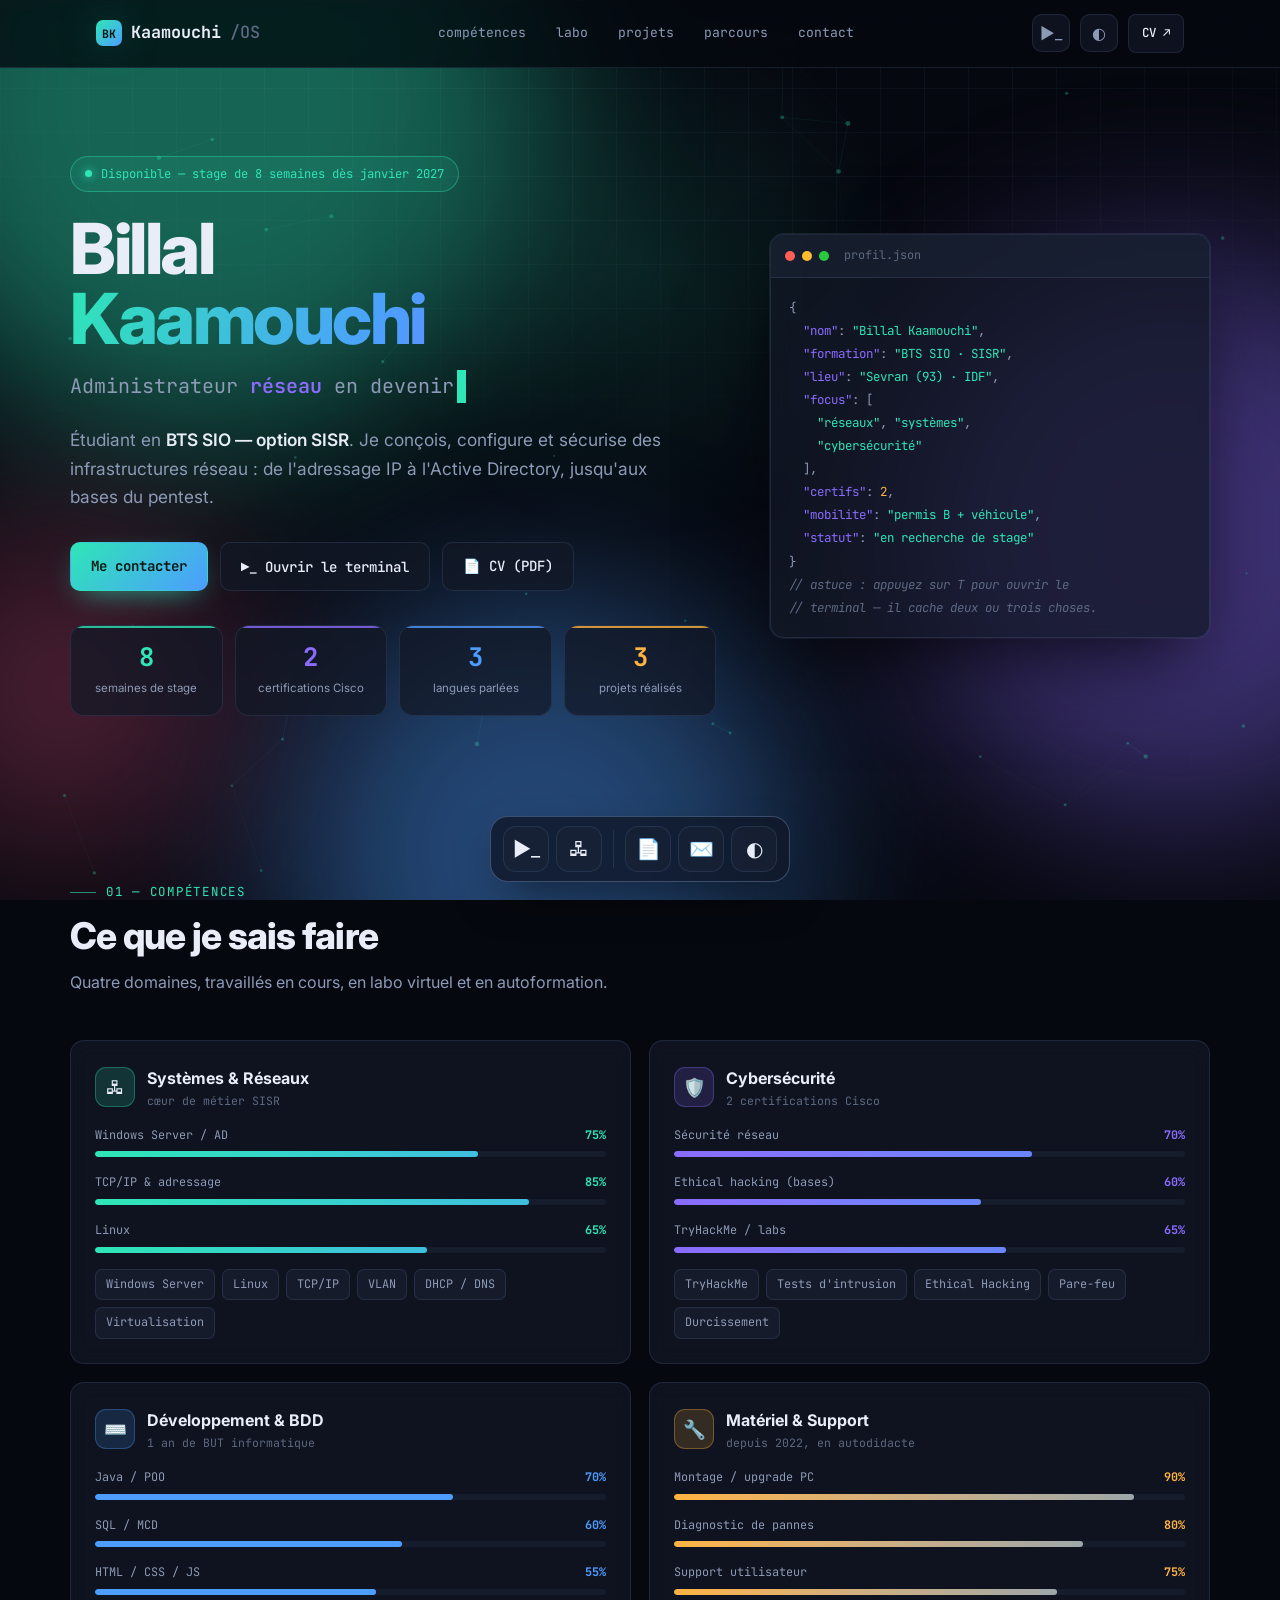
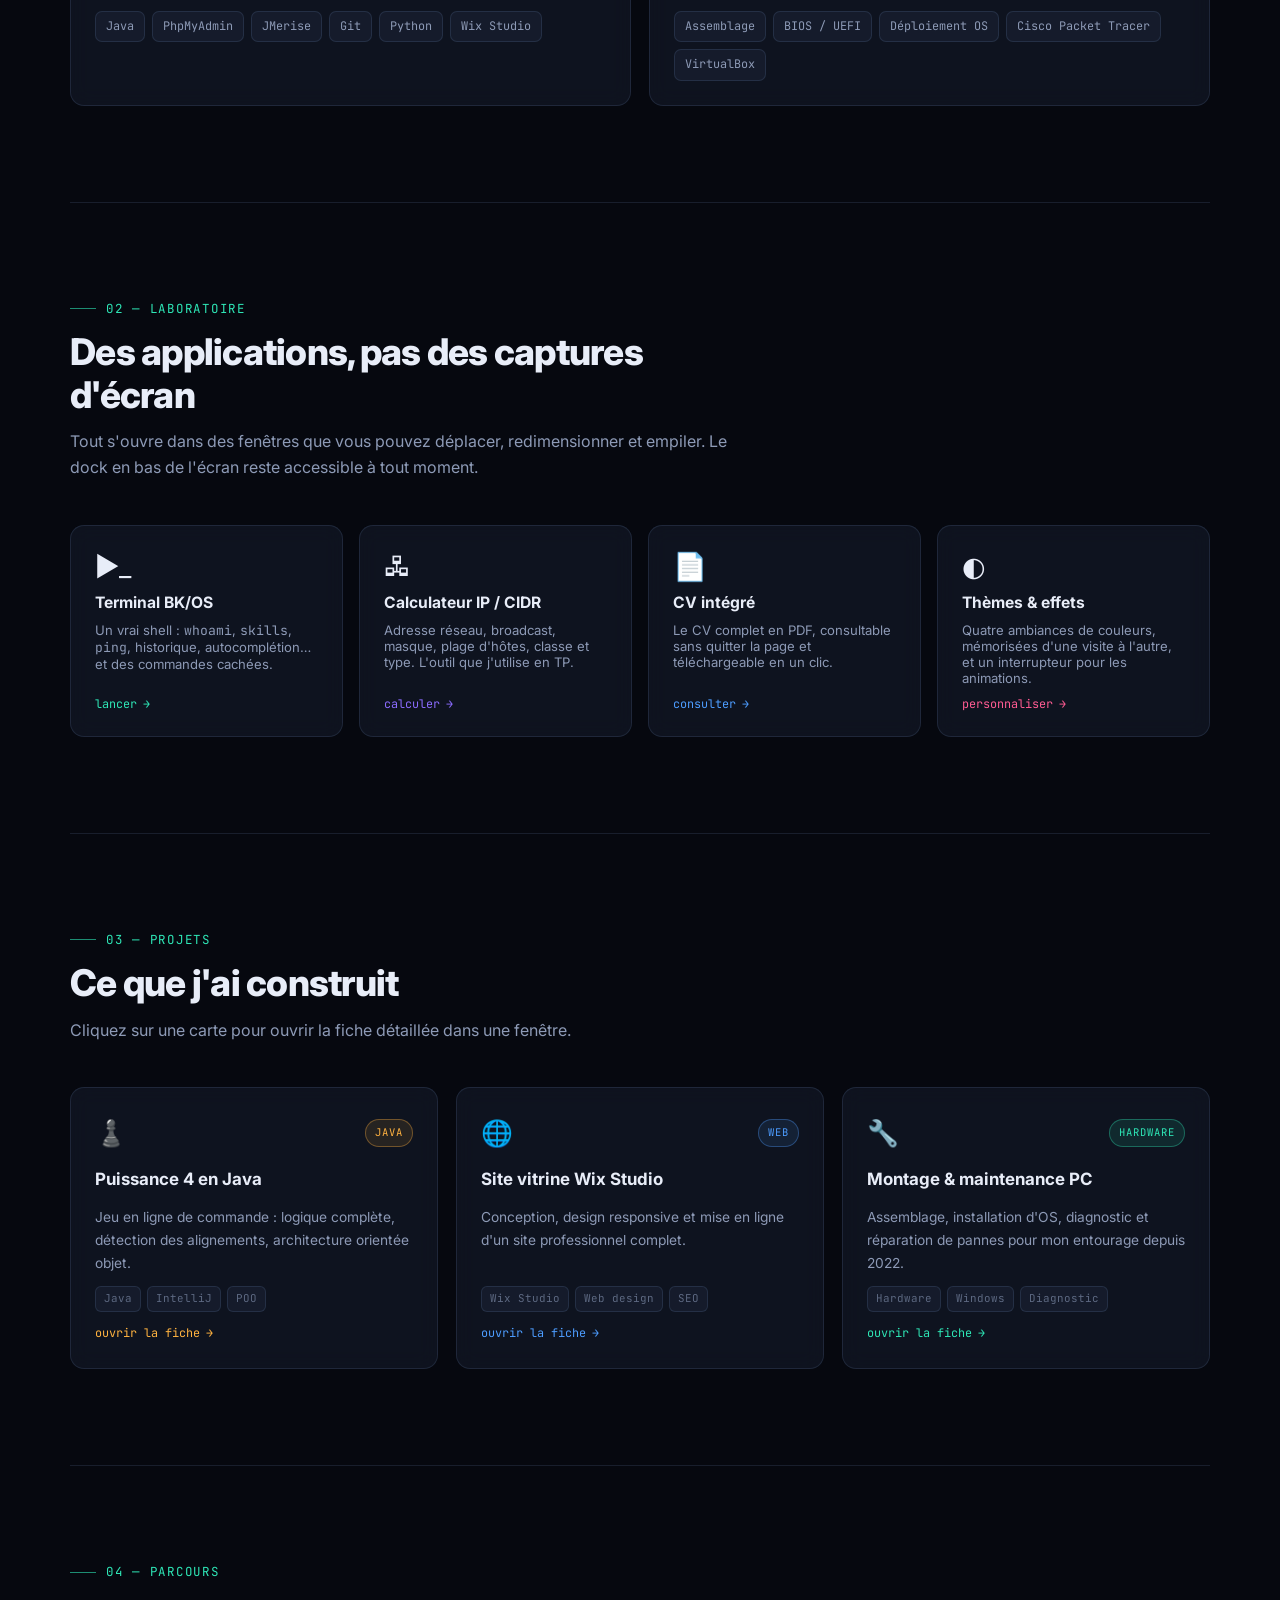
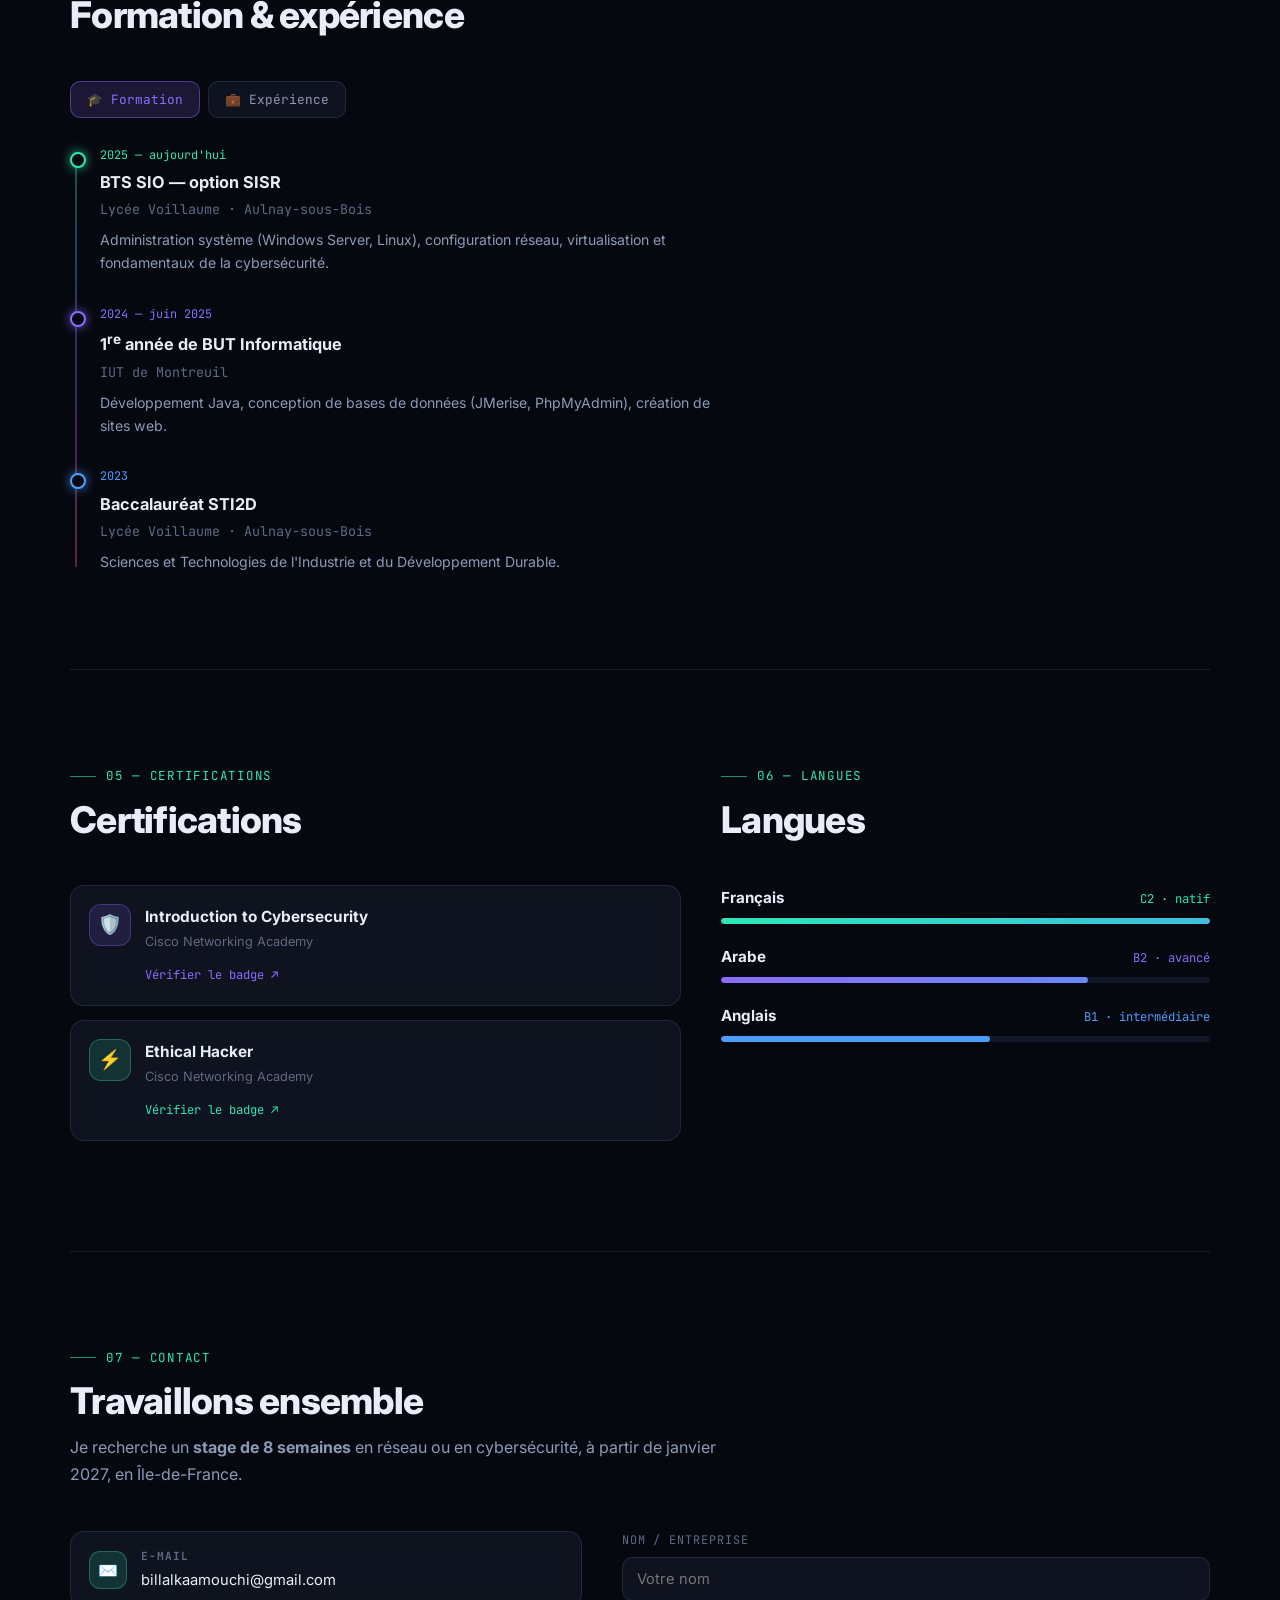
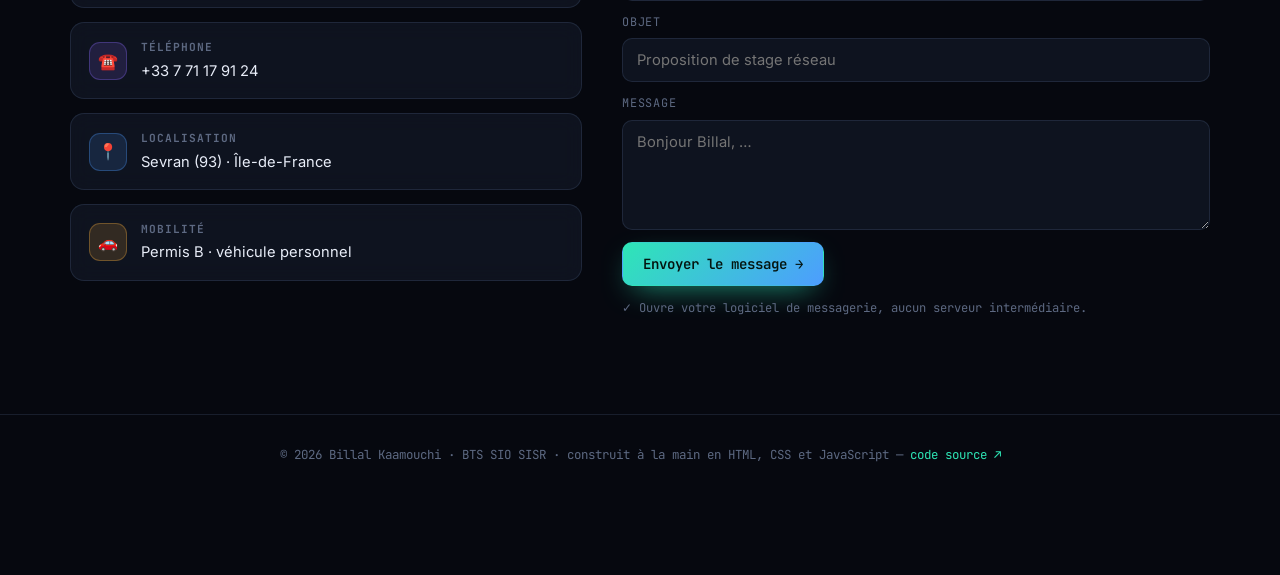
==== index.html @ de1f550f "Retour à la version BK/OS d'avant la refonte esthétique La refonte esthétique et les deux ajustement" ====
<!DOCTYPE html>
<html lang="fr" data-theme="cyber">
<head>
<meta charset="UTF-8">
<meta name="viewport" content="width=device-width, initial-scale=1.0">
<title>Billal Kaamouchi — Réseau &amp; Cybersécurité</title>
<meta name="description" content="Portfolio interactif de Billal Kaamouchi, étudiant BTS SIO SISR — réseaux, systèmes et cybersécurité. Terminal, outils réseau et projets jouables directement dans le navigateur.">
<meta name="author" content="Billal Kaamouchi">
<meta property="og:title" content="Billal Kaamouchi — Réseau &amp; Cybersécurité">
<meta property="og:description" content="Un portfolio interactif façon système d'exploitation : terminal, calculateur de sous-réseaux, projets jouables.">
<meta property="og:type" content="website">
<meta name="theme-color" content="#06080f">
<link rel="icon" href="data:image/svg+xml,<svg xmlns='http://www.w3.org/2000/svg' viewBox='0 0 100 100'><rect width='100' height='100' rx='22' fill='%232ee6b6'/><text y='72' x='50' text-anchor='middle' font-size='58' font-family='monospace' font-weight='bold' fill='%2304140f'>BK</text></svg>">
<link rel="preconnect" href="https://fonts.googleapis.com">
<link rel="preconnect" href="https://fonts.gstatic.com" crossorigin>
<link href="https://fonts.googleapis.com/css2?family=JetBrains+Mono:wght@400;500;600;700&family=Inter:wght@400;500;600;700;800&display=swap" rel="stylesheet">
<link rel="stylesheet" href="style.css">
<noscript><style>
  /* sans JavaScript : tout le contenu reste lisible */
  .reveal,.stagger > *{opacity:1!important;transform:none!important;}
  .meter-bar i{width:var(--nojs,60%);}
  #boot,.dock{display:none!important;}
</style></noscript>
</head>
<body>

<!-- ============ Séquence de démarrage ============ -->
<div id="boot" aria-hidden="true">
  <div style="font-size:1.1rem;font-weight:700;letter-spacing:.2em;">BK<span style="color:var(--text-faint)">/OS</span></div>
  <div class="boot-log" id="bootlog"></div>
  <div class="boot-bar"><i id="bootbar"></i></div>
  <div class="boot-skip" id="bootskip">cliquez pour passer →</div>
</div>

<!-- ============ Décor ============ -->
<div class="bg-aurora" aria-hidden="true"><i></i><i></i><i></i><i></i></div>
<div class="bg-grid" aria-hidden="true"></div>
<div class="bg-spot" aria-hidden="true"></div>
<canvas id="bg-canvas" aria-hidden="true"></canvas>

<!-- ============ Barre de navigation ============ -->
<header class="topbar">
  <nav class="wrap">
    <a href="#top" class="logo"><span class="blk">BK</span>Kaamouchi<span class="dim">/OS</span></a>
    <div class="navlinks">
      <a href="#competences">compétences</a>
      <a href="#labo">labo</a>
      <a href="#projets">projets</a>
      <a href="#parcours">parcours</a>
      <a href="#contact">contact</a>
    </div>
    <div class="nav-right">
      <button class="icon-btn" data-app="terminal" title="Ouvrir le terminal (touche T)" aria-label="Ouvrir le terminal">▶_</button>
      <button class="icon-btn" data-app="settings" title="Thèmes &amp; effets" aria-label="Thèmes et effets">◐</button>
      <a class="btn btn-ghost btn-mini" href="CV_Billal_KAAMOUCHI.pdf" target="_blank" rel="noopener">CV ↗</a>
    </div>
  </nav>
</header>

<!-- ============ Hero ============ -->
<section class="hero wrap" id="top">
  <div class="hero-grid">
    <div>
      <div class="badge reveal"><span class="dot"></span> Disponible — stage de 8 semaines dès janvier 2027</div>
      <h1 class="reveal">Billal<br><span class="grad-text">Kaamouchi</span></h1>
      <div class="role reveal"><span id="roletext"></span><span class="caret">&nbsp;</span></div>
      <p class="lede reveal">
        Étudiant en <strong>BTS SIO — option SISR</strong>. Je conçois, configure et sécurise
        des infrastructures réseau : de l'adressage IP à l'Active Directory, jusqu'aux bases du pentest.
      </p>
      <div class="cta-row reveal">
        <a class="btn btn-primary" href="#contact">Me contacter</a>
        <button class="btn btn-ghost" data-app="terminal">▶_ Ouvrir le terminal</button>
        <a class="btn btn-ghost" href="CV_Billal_KAAMOUCHI.pdf" target="_blank" rel="noopener">📄 CV (PDF)</a>
      </div>
      <div class="stats reveal stagger">
        <div class="stat" style="--sc:var(--c1)"><b data-count="8">0</b><span>semaines de stage</span></div>
        <div class="stat" style="--sc:var(--c2)"><b data-count="2">0</b><span>certifications Cisco</span></div>
        <div class="stat" style="--sc:var(--c3)"><b data-count="3">0</b><span>langues parlées</span></div>
        <div class="stat" style="--sc:var(--c4)"><b data-count="3">0</b><span>projets réalisés</span></div>
      </div>
    </div>

    <div class="hero-card reveal">
      <div class="hc-bar">
        <span class="d" style="background:#ff5f56"></span>
        <span class="d" style="background:#ffbd2e"></span>
        <span class="d" style="background:#27c93f"></span>
        <span class="t">profil.json</span>
      </div>
<pre>{
  <span class="k">"nom"</span>: <span class="s">"Billal Kaamouchi"</span>,
  <span class="k">"formation"</span>: <span class="s">"BTS SIO · SISR"</span>,
  <span class="k">"lieu"</span>: <span class="s">"Sevran (93) · IDF"</span>,
  <span class="k">"focus"</span>: [
    <span class="s">"réseaux"</span>, <span class="s">"systèmes"</span>,
    <span class="s">"cybersécurité"</span>
  ],
  <span class="k">"certifs"</span>: <span class="n">2</span>,
  <span class="k">"mobilite"</span>: <span class="s">"permis B + véhicule"</span>,
  <span class="k">"statut"</span>: <span class="s">"en recherche de stage"</span>
}
<span class="c">// astuce : appuyez sur T pour ouvrir le
// terminal — il cache deux ou trois choses.</span></pre>
    </div>
  </div>
</section>

<!-- ============ Compétences ============ -->
<section class="band wrap" id="competences">
  <div class="section-head reveal">
    <div class="section-tag">01 — Compétences</div>
    <h2 class="section-title">Ce que je sais faire</h2>
    <p class="section-sub">Quatre domaines, travaillés en cours, en labo virtuel et en autoformation.</p>
  </div>
  <div class="skills-grid stagger reveal">

    <article class="card skill-card" style="--ac:var(--c1)">
      <div class="sk-head">
        <div class="sk-ico">🖧</div>
        <div><h3>Systèmes &amp; Réseaux</h3><div class="sk-sub">cœur de métier SISR</div></div>
      </div>
      <div class="meter">
        <div class="meter-row"><span>Windows Server / AD</span><b>75%</b></div>
        <div class="meter-bar"><i data-fill="75"></i></div>
      </div>
      <div class="meter">
        <div class="meter-row"><span>TCP/IP &amp; adressage</span><b>85%</b></div>
        <div class="meter-bar"><i data-fill="85"></i></div>
      </div>
      <div class="meter">
        <div class="meter-row"><span>Linux</span><b>65%</b></div>
        <div class="meter-bar"><i data-fill="65"></i></div>
      </div>
      <div class="pill-row">
        <span class="pill">Windows Server</span><span class="pill">Linux</span><span class="pill">TCP/IP</span>
        <span class="pill">VLAN</span><span class="pill">DHCP / DNS</span><span class="pill">Virtualisation</span>
      </div>
    </article>

    <article class="card skill-card" style="--ac:var(--c2)">
      <div class="sk-head">
        <div class="sk-ico">🛡️</div>
        <div><h3>Cybersécurité</h3><div class="sk-sub">2 certifications Cisco</div></div>
      </div>
      <div class="meter">
        <div class="meter-row"><span>Sécurité réseau</span><b>70%</b></div>
        <div class="meter-bar"><i data-fill="70"></i></div>
      </div>
      <div class="meter">
        <div class="meter-row"><span>Ethical hacking (bases)</span><b>60%</b></div>
        <div class="meter-bar"><i data-fill="60"></i></div>
      </div>
      <div class="meter">
        <div class="meter-row"><span>TryHackMe / labs</span><b>65%</b></div>
        <div class="meter-bar"><i data-fill="65"></i></div>
      </div>
      <div class="pill-row">
        <span class="pill">TryHackMe</span><span class="pill">Tests d'intrusion</span>
        <span class="pill">Ethical Hacking</span><span class="pill">Pare-feu</span><span class="pill">Durcissement</span>
      </div>
    </article>

    <article class="card skill-card" style="--ac:var(--c3)">
      <div class="sk-head">
        <div class="sk-ico">⌨️</div>
        <div><h3>Développement &amp; BDD</h3><div class="sk-sub">1 an de BUT informatique</div></div>
      </div>
      <div class="meter">
        <div class="meter-row"><span>Java / POO</span><b>70%</b></div>
        <div class="meter-bar"><i data-fill="70"></i></div>
      </div>
      <div class="meter">
        <div class="meter-row"><span>SQL / MCD</span><b>60%</b></div>
        <div class="meter-bar"><i data-fill="60"></i></div>
      </div>
      <div class="meter">
        <div class="meter-row"><span>HTML / CSS / JS</span><b>55%</b></div>
        <div class="meter-bar"><i data-fill="55"></i></div>
      </div>
      <div class="pill-row">
        <span class="pill">Java</span><span class="pill">PhpMyAdmin</span><span class="pill">JMerise</span>
        <span class="pill">Git</span><span class="pill">Python</span><span class="pill">Wix Studio</span>
      </div>
    </article>

    <article class="card skill-card" style="--ac:var(--c4)">
      <div class="sk-head">
        <div class="sk-ico">🔧</div>
        <div><h3>Matériel &amp; Support</h3><div class="sk-sub">depuis 2022, en autodidacte</div></div>
      </div>
      <div class="meter">
        <div class="meter-row"><span>Montage / upgrade PC</span><b>90%</b></div>
        <div class="meter-bar"><i data-fill="90"></i></div>
      </div>
      <div class="meter">
        <div class="meter-row"><span>Diagnostic de pannes</span><b>80%</b></div>
        <div class="meter-bar"><i data-fill="80"></i></div>
      </div>
      <div class="meter">
        <div class="meter-row"><span>Support utilisateur</span><b>75%</b></div>
        <div class="meter-bar"><i data-fill="75"></i></div>
      </div>
      <div class="pill-row">
        <span class="pill">Assemblage</span><span class="pill">BIOS / UEFI</span><span class="pill">Déploiement OS</span>
        <span class="pill">Cisco Packet Tracer</span><span class="pill">VirtualBox</span>
      </div>
    </article>

  </div>
</section>

<!-- ============ Laboratoire ============ -->
<section class="band wrap" id="labo">
  <div class="section-head reveal">
    <div class="section-tag">02 — Laboratoire</div>
    <h2 class="section-title">Des applications, pas des captures d'écran</h2>
    <p class="section-sub">
      Tout s'ouvre dans des fenêtres que vous pouvez déplacer, redimensionner et empiler.
      Le dock en bas de l'écran reste accessible à tout moment.
    </p>
  </div>
  <div class="lab-grid stagger reveal">
    <button class="card lab-card" data-app="terminal" style="--ac:var(--c1)">
      <div class="lab-ico">▶_</div>
      <h3>Terminal BK/OS</h3>
      <p>Un vrai shell : <code>whoami</code>, <code>skills</code>, <code>ping</code>, historique, autocomplétion… et des commandes cachées.</p>
      <div class="lab-go">lancer <span>→</span></div>
    </button>
    <button class="card lab-card" data-app="subnet" style="--ac:var(--c2)">
      <div class="lab-ico">🖧</div>
      <h3>Calculateur IP / CIDR</h3>
      <p>Adresse réseau, broadcast, masque, plage d'hôtes, classe et type. L'outil que j'utilise en TP.</p>
      <div class="lab-go">calculer <span>→</span></div>
    </button>
    <button class="card lab-card" data-app="cv" style="--ac:var(--c3)">
      <div class="lab-ico">📄</div>
      <h3>CV intégré</h3>
      <p>Le CV complet en PDF, consultable sans quitter la page et téléchargeable en un clic.</p>
      <div class="lab-go">consulter <span>→</span></div>
    </button>
    <button class="card lab-card" data-app="settings" style="--ac:var(--c5)">
      <div class="lab-ico">◐</div>
      <h3>Thèmes &amp; effets</h3>
      <p>Quatre ambiances de couleurs, mémorisées d'une visite à l'autre, et un interrupteur pour les animations.</p>
      <div class="lab-go">personnaliser <span>→</span></div>
    </button>
  </div>
</section>

<!-- ============ Projets ============ -->
<section class="band wrap" id="projets">
  <div class="section-head reveal">
    <div class="section-tag">03 — Projets</div>
    <h2 class="section-title">Ce que j'ai construit</h2>
    <p class="section-sub">Cliquez sur une carte pour ouvrir la fiche détaillée dans une fenêtre.</p>
  </div>
  <div class="projects-grid stagger reveal">

    <article class="card proj-card" data-project="puissance4" style="--ac:var(--c4)">
      <div class="proj-top"><span class="proj-icon">♟️</span><span class="proj-tag">Java</span></div>
      <h3>Puissance 4 en Java</h3>
      <p>Jeu en ligne de commande : logique complète, détection des alignements, architecture orientée objet.</p>
      <div class="proj-pills"><span>Java</span><span>IntelliJ</span><span>POO</span></div>
      <div class="proj-open">ouvrir la fiche <span>→</span></div>
    </article>

    <article class="card proj-card" data-project="wix" style="--ac:var(--c3)">
      <div class="proj-top"><span class="proj-icon">🌐</span><span class="proj-tag">Web</span></div>
      <h3>Site vitrine Wix Studio</h3>
      <p>Conception, design responsive et mise en ligne d'un site professionnel complet.</p>
      <div class="proj-pills"><span>Wix Studio</span><span>Web design</span><span>SEO</span></div>
      <div class="proj-open">ouvrir la fiche <span>→</span></div>
    </article>

    <article class="card proj-card" data-project="montage" style="--ac:var(--c1)">
      <div class="proj-top"><span class="proj-icon">🔧</span><span class="proj-tag">Hardware</span></div>
      <h3>Montage &amp; maintenance PC</h3>
      <p>Assemblage, installation d'OS, diagnostic et réparation de pannes pour mon entourage depuis 2022.</p>
      <div class="proj-pills"><span>Hardware</span><span>Windows</span><span>Diagnostic</span></div>
      <div class="proj-open">ouvrir la fiche <span>→</span></div>
    </article>

  </div>
</section>

<!-- ============ Parcours ============ -->
<section class="band wrap" id="parcours">
  <div class="section-head reveal">
    <div class="section-tag">04 — Parcours</div>
    <h2 class="section-title">Formation &amp; expérience</h2>
  </div>
  <div class="track-tabs reveal">
    <button class="track-tab active" data-track="formation">🎓 Formation</button>
    <button class="track-tab" data-track="experience">💼 Expérience</button>
  </div>

  <div class="tl-panel active" id="track-formation">
    <div class="timeline">
      <div class="tl-item reveal" style="--tc:var(--c1)">
        <div class="tl-date">2025 — aujourd'hui</div>
        <h4>BTS SIO — option SISR</h4>
        <div class="tl-org">Lycée Voillaume · Aulnay-sous-Bois</div>
        <p>Administration système (Windows Server, Linux), configuration réseau, virtualisation et fondamentaux de la cybersécurité.</p>
      </div>
      <div class="tl-item reveal" style="--tc:var(--c2)">
        <div class="tl-date">2024 — juin 2025</div>
        <h4>1<sup>re</sup> année de BUT Informatique</h4>
        <div class="tl-org">IUT de Montreuil</div>
        <p>Développement Java, conception de bases de données (JMerise, PhpMyAdmin), création de sites web.</p>
      </div>
      <div class="tl-item reveal" style="--tc:var(--c3)">
        <div class="tl-date">2023</div>
        <h4>Baccalauréat STI2D</h4>
        <div class="tl-org">Lycée Voillaume · Aulnay-sous-Bois</div>
        <p>Sciences et Technologies de l'Industrie et du Développement Durable.</p>
      </div>
    </div>
  </div>

  <div class="tl-panel" id="track-experience">
    <div class="timeline">
      <div class="tl-item" style="--tc:var(--c4)">
        <div class="tl-date">Juil. — août 2026</div>
        <h4>Ouvrier travaux publics (intérim)</h4>
        <div class="tl-org">Moncocol · Aubervilliers</div>
        <p>Chantiers de voirie et travaux routiers : maçonnerie, conduite d'engins. Rigueur, sécurité et travail en équipe.</p>
      </div>
      <div class="tl-item" style="--tc:var(--c5)">
        <div class="tl-date">Mai — juin 2024</div>
        <h4>Stage — technicien de maintenance</h4>
        <div class="tl-org">DHL · Tremblay-en-France</div>
        <p>Entretien des machines, dépannage et optimisation des équipements de production. Un vrai apprentissage du diagnostic méthodique.</p>
      </div>
      <div class="tl-item" style="--tc:var(--c2)">
        <div class="tl-date">2019</div>
        <h4>Stage — découverte ingénierie bâtiment</h4>
        <div class="tl-org">Bobigny</div>
        <p>Conception, planification et supervision de travaux de construction et de rénovation.</p>
      </div>
    </div>
  </div>
</section>

<!-- ============ Certifications & langues ============ -->
<section class="band wrap">
  <div class="split-2">
    <div>
      <div class="section-head reveal">
        <div class="section-tag">05 — Certifications</div>
        <h2 class="section-title">Certifications</h2>
      </div>
      <div class="stagger reveal">
        <article class="card cert-card" style="--ac:var(--c2)">
          <div class="cert-ico">🛡️</div>
          <div>
            <h4>Introduction to Cybersecurity</h4>
            <p>Cisco Networking Academy</p>
            <a href="https://www.credly.com/badges/1866a347-dddb-42da-af25-bceb4869fcae/public_url" target="_blank" rel="noopener">Vérifier le badge ↗</a>
          </div>
        </article>
        <article class="card cert-card" style="--ac:var(--c1)">
          <div class="cert-ico">⚡</div>
          <div>
            <h4>Ethical Hacker</h4>
            <p>Cisco Networking Academy</p>
            <a href="https://www.credly.com/badges/05a6007b-a505-4af3-9598-4345756c97c1/public_url" target="_blank" rel="noopener">Vérifier le badge ↗</a>
          </div>
        </article>
      </div>
    </div>
    <div>
      <div class="section-head reveal">
        <div class="section-tag">06 — Langues</div>
        <h2 class="section-title">Langues</h2>
      </div>
      <div class="reveal">
        <div class="lang-item" style="--ac:var(--c1)">
          <div class="lang-top"><b>Français</b><span>C2 · natif</span></div>
          <div class="meter-bar"><i data-fill="100"></i></div>
        </div>
        <div class="lang-item" style="--ac:var(--c2)">
          <div class="lang-top"><b>Arabe</b><span>B2 · avancé</span></div>
          <div class="meter-bar"><i data-fill="75"></i></div>
        </div>
        <div class="lang-item" style="--ac:var(--c3)">
          <div class="lang-top"><b>Anglais</b><span>B1 · intermédiaire</span></div>
          <div class="meter-bar"><i data-fill="55"></i></div>
        </div>
      </div>
    </div>
  </div>
</section>

<!-- ============ Contact ============ -->
<section class="band wrap" id="contact">
  <div class="section-head reveal">
    <div class="section-tag">07 — Contact</div>
    <h2 class="section-title">Travaillons ensemble</h2>
    <p class="section-sub">Je recherche un <strong>stage de 8 semaines</strong> en réseau ou en cybersécurité, à partir de janvier 2027, en Île-de-France.</p>
  </div>
  <div class="contact-grid">
    <div class="stagger reveal">
      <a class="card contact-item" href="mailto:billalkaamouchi@gmail.com" style="--ac:var(--c1)">
        <div class="ico">✉️</div><div><b>E-mail</b><span>billalkaamouchi@gmail.com</span></div>
      </a>
      <a class="card contact-item" href="tel:+33771179124" style="--ac:var(--c2)">
        <div class="ico">☎️</div><div><b>Téléphone</b><span>+33 7 71 17 91 24</span></div>
      </a>
      <div class="card contact-item" style="--ac:var(--c3)">
        <div class="ico">📍</div><div><b>Localisation</b><span>Sevran (93) · Île-de-France</span></div>
      </div>
      <div class="card contact-item" style="--ac:var(--c4)">
        <div class="ico">🚗</div><div><b>Mobilité</b><span>Permis B · véhicule personnel</span></div>
      </div>
    </div>
    <form class="reveal" id="contact-form">
      <label class="field">Nom / entreprise
        <input type="text" id="cf-name" placeholder="Votre nom" required>
      </label>
      <label class="field">Objet
        <input type="text" id="cf-subject" placeholder="Proposition de stage réseau">
      </label>
      <label class="field">Message
        <textarea id="cf-message" placeholder="Bonjour Billal, …" required></textarea>
      </label>
      <button class="btn btn-primary" type="submit" style="align-self:flex-start">Envoyer le message →</button>
      <div class="form-note">✓ Ouvre votre logiciel de messagerie, aucun serveur intermédiaire.</div>
    </form>
  </div>
</section>

<footer class="site">
  © 2026 Billal Kaamouchi · BTS SIO SISR · construit à la main en HTML, CSS et JavaScript —
  <a href="https://github.com/grfz9/portfolio" target="_blank" rel="noopener">code source ↗</a>
</footer>

<!-- ============ Couche fenêtres + dock ============ -->
<div class="win-overlay" id="win-overlay"></div>
<div id="win-layer"></div>

<nav class="dock" id="dock" aria-label="Lanceur d'applications">
  <button class="dock-item" data-app="terminal"   style="--dc:var(--c1)">▶_<span class="tip">Terminal</span></button>
  <button class="dock-item" data-app="subnet"     style="--dc:var(--c2)">🖧<span class="tip">Calculateur IP</span></button>
  <span class="dock-sep"></span>
  <button class="dock-item" data-app="cv"         style="--dc:var(--c3)">📄<span class="tip">CV</span></button>
  <button class="dock-item" data-app="contact"    style="--dc:var(--c1)">✉️<span class="tip">Contact</span></button>
  <button class="dock-item" data-app="settings"   style="--dc:var(--c2)">◐<span class="tip">Thèmes</span></button>
</nav>

<script src="app.js"></script>
</body>
</html>
---- style.css ----
/* =====================================================================
   BK/OS — Design system
   Billal Kaamouchi · Portfolio Réseau & Cybersécurité
   Utilisé par index.html et par les pages projet.
   ===================================================================== */

/* ---------- 1. Tokens & thèmes ---------- */
:root{
  /* surfaces */
  --bg:#06080f;
  --bg-2:#0a0e1a;
  --surface:rgba(18,24,38,0.72);
  --surface-solid:#121826;
  --surface-2:rgba(28,36,54,0.6);
  --border:rgba(120,148,200,0.16);
  --border-strong:rgba(140,170,225,0.34);

  /* texte */
  --text:#e8edf8;
  --text-dim:#8d9ab6;
  --text-faint:#5d6982;

  /* accents — 5 teintes utilisées sémantiquement */
  --c1:#2ee6b6;   /* réseau / mint */
  --c2:#8b6cff;   /* cyber / violet */
  --c3:#4d9dff;   /* dev / bleu */
  --c4:#ffb340;   /* hardware / ambre */
  --c5:#ff5c93;   /* accent chaud / rose */
  --c-danger:#ff5f56;

  --glow:0 0 40px -6px;
  --radius:14px;
  --radius-sm:9px;
  --mono:'JetBrains Mono','Fira Code',ui-monospace,SFMono-Regular,Consolas,monospace;
  --sans:'Inter',-apple-system,BlinkMacSystemFont,'Segoe UI',sans-serif;
  --ease:cubic-bezier(.16,.8,.3,1);
  --shadow-win:0 32px 80px -20px rgba(0,0,0,.85), 0 0 0 1px var(--border);
}

/* Thème « aurora » — indigo / cyan / rose */
:root[data-theme="aurora"]{
  --bg:#080614; --bg-2:#0e0a20;
  --surface:rgba(26,20,48,0.72); --surface-solid:#1a1430; --surface-2:rgba(40,32,70,0.6);
  --border:rgba(160,140,255,0.18); --border-strong:rgba(180,160,255,0.38);
  --c1:#41e5ff; --c2:#b06bff; --c3:#6f7bff; --c4:#ffd166; --c5:#ff5fa8;
}
/* Thème « solar » — ambre / rouge, chaud */
:root[data-theme="solar"]{
  --bg:#0d0704; --bg-2:#160c06;
  --surface:rgba(38,22,14,0.72); --surface-solid:#26160e; --surface-2:rgba(58,34,20,0.6);
  --border:rgba(255,170,90,0.18); --border-strong:rgba(255,180,100,0.4);
  --c1:#ffb340; --c2:#ff7a5c; --c3:#ffd166; --c4:#ff9f1c; --c5:#ff5c93;
}
/* Thème « clair » */
:root[data-theme="light"]{
  --bg:#eef1f8; --bg-2:#e2e7f3;
  --surface:rgba(255,255,255,0.78); --surface-solid:#ffffff; --surface-2:rgba(236,240,250,0.85);
  --border:rgba(30,50,90,0.14); --border-strong:rgba(30,50,90,0.3);
  --text:#101828; --text-dim:#53627d; --text-faint:#8592ab;
  --c1:#00997a; --c2:#6d3fe0; --c3:#1f6fe0; --c4:#b06a00; --c5:#d23a6d;
  --shadow-win:0 32px 70px -24px rgba(20,35,70,.4), 0 0 0 1px var(--border);
}
/* en thème clair les accents sont foncés : le texte posé dessus passe en blanc */
:root[data-theme="light"] .btn-primary,
:root[data-theme="light"] .logo .blk{color:#fff;}
:root[data-theme="light"] .bg-aurora i{opacity:.3;}

*{margin:0;padding:0;box-sizing:border-box;}
html{scroll-behavior:smooth;}
body{
  background:var(--bg);
  color:var(--text);
  font-family:var(--sans);
  line-height:1.65;
  -webkit-font-smoothing:antialiased;
  overflow-x:hidden;
  min-height:100vh;
}
a{color:inherit;text-decoration:none;}
button{font-family:inherit;color:inherit;}
code,.mono{font-family:var(--mono);}
::selection{background:var(--c2);color:#fff;}
:focus-visible{outline:2px solid var(--c1);outline-offset:3px;border-radius:4px;}

/* ---------- 2. Décor de fond ---------- */
#bg-canvas{position:fixed;inset:0;z-index:0;pointer-events:none;opacity:.55;}
.bg-aurora{position:fixed;inset:0;z-index:-2;overflow:hidden;pointer-events:none;}
.bg-aurora i{
  position:absolute;display:block;border-radius:50%;filter:blur(90px);opacity:.42;
  animation:drift 26s var(--ease) infinite alternate;
}
.bg-aurora i:nth-child(1){width:52vw;height:52vw;background:var(--c1);top:-18vw;left:-10vw;}
.bg-aurora i:nth-child(2){width:44vw;height:44vw;background:var(--c2);top:28vh;right:-14vw;animation-delay:-8s;}
.bg-aurora i:nth-child(3){width:40vw;height:40vw;background:var(--c3);bottom:-16vw;left:22vw;animation-delay:-15s;}
.bg-aurora i:nth-child(4){width:26vw;height:26vw;background:var(--c5);top:58vh;left:-8vw;animation-delay:-20s;opacity:.28;}
@keyframes drift{
  from{transform:translate3d(0,0,0) scale(1);}
  to{transform:translate3d(6vw,-5vh,0) scale(1.22);}
}
.bg-grid{
  position:fixed;inset:0;z-index:-1;pointer-events:none;
  background-image:
    linear-gradient(rgba(140,170,225,.055) 1px,transparent 1px),
    linear-gradient(90deg,rgba(140,170,225,.055) 1px,transparent 1px);
  background-size:44px 44px;
  mask-image:radial-gradient(ellipse 100% 70% at 50% 0%,#000 30%,transparent 78%);
}
/* halo qui suit la souris */
.bg-spot{
  position:fixed;inset:0;z-index:-1;pointer-events:none;transition:opacity .4s;
  background:radial-gradient(420px circle at var(--mx,50%) var(--my,30%),
    color-mix(in srgb,var(--c1) 12%,transparent),transparent 65%);
}

/* ---------- 3. Layout ---------- */
.wrap{max-width:1140px;margin:0 auto;padding:0 26px;position:relative;z-index:1;}
section.band{padding:96px 0;position:relative;z-index:1;}
section.band + section.band{border-top:1px solid var(--border);}

.section-head{margin-bottom:44px;max-width:680px;}
.section-tag{
  font-family:var(--mono);font-size:.78rem;letter-spacing:.14em;text-transform:uppercase;
  color:var(--c1);margin-bottom:12px;display:flex;align-items:center;gap:10px;
}
.section-tag::before{content:"";width:26px;height:1px;background:currentColor;opacity:.6;}
.section-title{font-size:clamp(1.7rem,3.6vw,2.3rem);font-weight:800;letter-spacing:-.02em;line-height:1.15;}
.section-sub{color:var(--text-dim);margin-top:12px;font-size:1rem;}

.grad-text{
  background:linear-gradient(110deg,var(--c1),var(--c3) 42%,var(--c2) 72%,var(--c5));
  -webkit-background-clip:text;background-clip:text;color:transparent;
  background-size:220% auto;animation:shimmer 9s linear infinite;
}
@keyframes shimmer{to{background-position:220% center;}}

/* ---------- 4. Nav ---------- */
header.topbar{
  position:sticky;top:0;z-index:60;
  background:color-mix(in srgb,var(--bg) 78%,transparent);
  backdrop-filter:blur(14px) saturate(140%);
  border-bottom:1px solid var(--border);
}
.topbar nav{display:flex;align-items:center;justify-content:space-between;gap:18px;padding:14px 26px;}
.logo{font-family:var(--mono);font-weight:700;font-size:1.05rem;display:flex;align-items:center;gap:9px;}
.logo .blk{
  width:26px;height:26px;border-radius:7px;display:grid;place-items:center;font-size:.72rem;color:#03110d;
  background:linear-gradient(135deg,var(--c1),var(--c3));box-shadow:var(--glow) color-mix(in srgb,var(--c1) 55%,transparent);
}
.logo .dim{color:var(--text-faint);font-weight:500;}
.navlinks{display:flex;gap:6px;font-family:var(--mono);font-size:.82rem;}
.navlinks a{padding:7px 12px;border-radius:8px;color:var(--text-dim);transition:.18s var(--ease);}
.navlinks a:hover{color:var(--text);background:var(--surface-2);}
.nav-right{display:flex;align-items:center;gap:10px;}
@media (max-width:900px){.navlinks{display:none;}}

.icon-btn{
  width:38px;height:38px;border-radius:10px;display:grid;place-items:center;cursor:pointer;
  background:var(--surface);border:1px solid var(--border);color:var(--text-dim);
  font-size:1rem;transition:.18s var(--ease);
}
.icon-btn:hover{color:var(--c1);border-color:var(--border-strong);transform:translateY(-1px);}

/* ---------- 5. Boutons ---------- */
.btn{
  font-family:var(--mono);font-size:.88rem;font-weight:500;cursor:pointer;
  padding:12px 20px;border-radius:10px;display:inline-flex;align-items:center;gap:9px;
  border:1px solid transparent;transition:.18s var(--ease);white-space:nowrap;
}
.btn-primary{
  background:linear-gradient(135deg,var(--c1),var(--c3));color:#04140f;font-weight:600;
  box-shadow:0 10px 30px -12px color-mix(in srgb,var(--c1) 80%,transparent);
}
.btn-primary:hover{transform:translateY(-2px);box-shadow:0 16px 38px -12px color-mix(in srgb,var(--c1) 90%,transparent);}
.btn-ghost{border-color:var(--border);color:var(--text);background:var(--surface);}
.btn-ghost:hover{border-color:var(--c2);color:var(--c2);transform:translateY(-2px);}
.btn-mini{padding:8px 13px;font-size:.78rem;border-radius:8px;}

/* ---------- 6. Hero ---------- */
.hero{padding:88px 0 70px;position:relative;z-index:1;}
.hero-grid{display:grid;grid-template-columns:1.25fr .85fr;gap:54px;align-items:center;}
@media (max-width:980px){.hero-grid{grid-template-columns:1fr;gap:40px;}}

.badge{
  display:inline-flex;align-items:center;gap:9px;font-family:var(--mono);font-size:.76rem;
  color:var(--c1);border:1px solid color-mix(in srgb,var(--c1) 38%,transparent);
  background:color-mix(in srgb,var(--c1) 9%,transparent);
  padding:7px 14px;border-radius:100px;margin-bottom:22px;
}
.badge .dot{width:7px;height:7px;border-radius:50%;background:var(--c1);box-shadow:0 0 10px var(--c1);animation:pulse 2s infinite;}
@keyframes pulse{0%,100%{opacity:1;transform:scale(1);}50%{opacity:.4;transform:scale(.8);}}

.hero h1{font-size:clamp(2.6rem,7vw,4.4rem);font-weight:800;line-height:1;letter-spacing:-.035em;margin-bottom:16px;}
.hero .role{
  font-family:var(--mono);font-size:clamp(1rem,2.2vw,1.25rem);color:var(--text-dim);
  margin-bottom:20px;min-height:1.8em;
}
.hero .role b{color:var(--c2);font-weight:600;}
.caret{display:inline-block;width:9px;background:var(--c1);margin-left:3px;animation:blink 1s steps(2) infinite;}
@keyframes blink{50%{opacity:0;}}
.lede{font-size:1.08rem;color:var(--text-dim);max-width:54ch;margin-bottom:30px;}
.lede strong{color:var(--text);font-weight:600;}
.cta-row{display:flex;gap:12px;flex-wrap:wrap;margin-bottom:34px;}

.stats{display:grid;grid-template-columns:repeat(4,1fr);gap:12px;}
.stat{
  background:var(--surface);border:1px solid var(--border);border-radius:var(--radius);
  padding:16px 14px;text-align:center;backdrop-filter:blur(8px);position:relative;overflow:hidden;
}
.stat::after{content:"";position:absolute;inset:0 0 auto;height:2px;background:var(--sc,var(--c1));opacity:.8;}
.stat b{display:block;font-family:var(--mono);font-size:1.6rem;font-weight:700;color:var(--sc,var(--c1));line-height:1.2;}
.stat span{font-size:.72rem;color:var(--text-dim);}
@media (max-width:620px){.stats{grid-template-columns:repeat(2,1fr);}}

/* carte « terminal » du hero */
.hero-card{
  background:var(--surface);border:1px solid var(--border);border-radius:var(--radius);
  backdrop-filter:blur(12px);overflow:hidden;box-shadow:var(--shadow-win);
}
.hero-card .hc-bar{
  display:flex;align-items:center;gap:7px;padding:11px 14px;
  background:var(--surface-2);border-bottom:1px solid var(--border);
}
.hc-bar .d{width:10px;height:10px;border-radius:50%;}
.hc-bar .t{margin-left:8px;font-family:var(--mono);font-size:.74rem;color:var(--text-faint);}
.hero-card pre{
  font-family:var(--mono);font-size:.78rem;line-height:1.85;padding:18px;
  color:var(--text-dim);white-space:pre-wrap;word-break:break-word;
}
.hero-card pre .k{color:var(--c2);}
.hero-card pre .s{color:var(--c1);}
.hero-card pre .n{color:var(--c4);}
.hero-card pre .c{color:var(--text-faint);font-style:italic;}

/* ---------- 7. Dock (lanceur d'apps) ---------- */
.dock{
  position:fixed;left:50%;bottom:18px;transform:translateX(-50%);z-index:200;
  display:flex;align-items:flex-end;gap:7px;padding:9px 12px;
  background:color-mix(in srgb,var(--surface-solid) 82%,transparent);
  border:1px solid var(--border-strong);border-radius:18px;
  backdrop-filter:blur(18px) saturate(150%);
  box-shadow:0 20px 50px -18px rgba(0,0,0,.8);
  max-width:calc(100vw - 24px);overflow-x:auto;scrollbar-width:none;
}
.dock::-webkit-scrollbar{display:none;}
.dock-item{
  position:relative;width:46px;height:46px;flex:0 0 auto;border-radius:13px;cursor:pointer;
  display:grid;place-items:center;font-size:1.25rem;border:1px solid var(--border);
  background:var(--surface-2);transition:transform .22s var(--ease),border-color .2s,background .2s;
}
.dock-item:hover{transform:translateY(-10px) scale(1.14);border-color:var(--dc,var(--c1));background:color-mix(in srgb,var(--dc,var(--c1)) 16%,transparent);}
.dock-item .tip{
  position:absolute;bottom:calc(100% + 10px);left:50%;transform:translateX(-50%) translateY(4px);
  font-family:var(--mono);font-size:.7rem;white-space:nowrap;padding:5px 9px;border-radius:7px;
  background:var(--surface-solid);border:1px solid var(--border);color:var(--text);
  opacity:0;pointer-events:none;transition:.18s var(--ease);
}
.dock-item:hover .tip{opacity:1;transform:translateX(-50%) translateY(0);}
.dock-item.running::after{
  content:"";position:absolute;bottom:-5px;left:50%;transform:translateX(-50%);
  width:5px;height:5px;border-radius:50%;background:var(--dc,var(--c1));box-shadow:0 0 8px var(--dc,var(--c1));
}
.dock-sep{width:1px;align-self:stretch;background:var(--border);margin:4px 4px;flex:0 0 auto;}

/* ---------- 8. Fenêtres ---------- */
.win{
  position:fixed;z-index:100;display:flex;flex-direction:column;
  background:color-mix(in srgb,var(--surface-solid) 94%,transparent);
  border:1px solid var(--border-strong);border-radius:var(--radius);
  box-shadow:var(--shadow-win);backdrop-filter:blur(20px);
  overflow:hidden;min-width:290px;min-height:180px;
  animation:winIn .26s var(--ease);
}
@keyframes winIn{from{opacity:0;transform:scale(.94) translateY(14px);}to{opacity:1;transform:none;}}
.win.closing{animation:winOut .18s var(--ease) forwards;}
@keyframes winOut{to{opacity:0;transform:scale(.95) translateY(10px);}}
.win.minimized{display:none;}
.win.maximized{top:60px!important;left:0!important;width:100vw!important;height:calc(100vh - 92px)!important;border-radius:0;}

.win__bar{
  display:flex;align-items:center;gap:10px;padding:10px 12px;cursor:grab;user-select:none;
  background:var(--surface-2);border-bottom:1px solid var(--border);flex:0 0 auto;
}
.win__bar:active{cursor:grabbing;}
.win__dots{display:flex;gap:10px;flex:0 0 auto;}
.win__dots button{
  width:14px;height:14px;border-radius:50%;border:none;cursor:pointer;padding:0;position:relative;
  font-size:10px;line-height:1;font-weight:700;color:rgba(0,0,0,.5);transition:color .15s,transform .15s;
  display:grid;place-items:center;
}
/* zone cliquable élargie sans chevauchement entre pastilles voisines */
.win__dots button::after{content:"";position:absolute;inset:-11px -5px;}
.win__dots button:hover{color:rgba(0,0,0,.85);transform:scale(1.15);}
.wd-close{background:#ff5f56;} .wd-min{background:#ffbd2e;} .wd-max{background:#27c93f;}

/* bouton de fermeture principal, large et sans ambiguïté */
.win__x{
  flex:0 0 auto;width:38px;height:30px;border-radius:9px;border:1px solid transparent;
  background:transparent;color:var(--text-faint);cursor:pointer;font-size:.95rem;line-height:1;
  display:grid;place-items:center;transition:.15s var(--ease);
}
.win__x:hover{background:var(--c-danger);border-color:var(--c-danger);color:#fff;}
.win__title{
  font-family:var(--mono);font-size:.78rem;color:var(--text-dim);
  white-space:nowrap;overflow:hidden;text-overflow:ellipsis;flex:1;text-align:center;
}
.win__title b{color:var(--text);font-weight:600;}
.win__body{flex:1;overflow:auto;padding:20px 22px;font-size:.92rem;}
.win__body::-webkit-scrollbar{width:9px;height:9px;}
.win__body::-webkit-scrollbar-thumb{background:var(--border-strong);border-radius:5px;}
.win__body::-webkit-scrollbar-track{background:transparent;}
.win__body.flush{padding:0;}
.win__resize{
  position:absolute;right:0;bottom:0;width:18px;height:18px;cursor:nwse-resize;
  background:linear-gradient(135deg,transparent 48%,var(--border-strong) 50%,transparent 54%,var(--border-strong) 60%,transparent 64%);
}
.win-overlay{position:fixed;inset:0;z-index:90;background:rgba(3,5,12,.45);backdrop-filter:blur(2px);display:none;}

/* contenu type dans une fenêtre */
.win__body h3{font-size:1.05rem;margin-bottom:10px;}
.win__body h4{font-family:var(--mono);font-size:.82rem;color:var(--c1);margin:22px 0 10px;text-transform:uppercase;letter-spacing:.08em;}
.win__body p{color:var(--text-dim);margin-bottom:12px;}
.win__body ul{margin:0 0 14px 18px;color:var(--text-dim);}
.win__body li{margin-bottom:7px;}
.win__body li::marker{color:var(--c1);}
.win__body strong{color:var(--text);}
.callout{
  background:color-mix(in srgb,var(--c2) 10%,transparent);
  border:1px solid color-mix(in srgb,var(--c2) 32%,transparent);
  border-radius:var(--radius-sm);padding:14px 16px;font-size:.86rem;margin:14px 0;color:var(--text-dim);
}
.callout b{color:var(--c2);}
.win-actions{display:flex;gap:10px;flex-wrap:wrap;margin-top:20px;padding-top:18px;border-top:1px solid var(--border);}

/* ---------- 9. Cartes génériques ---------- */
.card{
  background:var(--surface);border:1px solid var(--border);border-radius:var(--radius);
  padding:24px;backdrop-filter:blur(10px);position:relative;overflow:hidden;
  transition:transform .28s var(--ease),border-color .28s,box-shadow .28s;
}
.card::before{
  content:"";position:absolute;inset:-1px;border-radius:inherit;padding:1px;opacity:0;
  background:linear-gradient(135deg,var(--ac,var(--c1)),transparent 55%);
  -webkit-mask:linear-gradient(#000 0 0) content-box,linear-gradient(#000 0 0);
  -webkit-mask-composite:xor;mask-composite:exclude;transition:opacity .28s;pointer-events:none;
}
.card:hover{transform:translateY(-5px);box-shadow:0 22px 50px -26px color-mix(in srgb,var(--ac,var(--c1)) 70%,transparent);}
.card:hover::before{opacity:1;}

/* ---------- 10. Compétences ---------- */
.skills-grid{display:grid;grid-template-columns:repeat(2,1fr);gap:18px;}
@media (max-width:820px){.skills-grid{grid-template-columns:1fr;}}
.skill-card .sk-head{display:flex;align-items:center;gap:12px;margin-bottom:6px;}
.skill-card .sk-ico{
  width:40px;height:40px;border-radius:11px;display:grid;place-items:center;font-size:1.15rem;flex:0 0 auto;
  background:color-mix(in srgb,var(--ac) 16%,transparent);
  border:1px solid color-mix(in srgb,var(--ac) 32%,transparent);
}
.skill-card h3{font-size:1rem;font-weight:700;}
.skill-card .sk-sub{font-family:var(--mono);font-size:.72rem;color:var(--text-faint);}
.meter{margin:16px 0 4px;}
.meter-row{display:flex;justify-content:space-between;font-family:var(--mono);font-size:.74rem;color:var(--text-dim);margin-bottom:6px;}
.meter-row b{color:var(--ac);}
.meter-bar{height:6px;border-radius:99px;background:var(--surface-2);overflow:hidden;}
.meter-bar i{
  display:block;height:100%;width:0;border-radius:99px;
  background:linear-gradient(90deg,var(--ac),color-mix(in srgb,var(--ac) 45%,var(--c3)));
  transition:width 1.1s var(--ease);
}
.pill-row{display:flex;flex-wrap:wrap;gap:7px;margin-top:16px;}
.pill{
  font-size:.74rem;font-family:var(--mono);background:var(--surface-2);
  border:1px solid var(--border);padding:5px 10px;border-radius:7px;color:var(--text-dim);
  transition:.16s var(--ease);cursor:default;
}
.pill:hover{color:var(--ac,var(--c1));border-color:color-mix(in srgb,var(--ac,var(--c1)) 45%,transparent);transform:translateY(-2px);}

/* ---------- 11. Laboratoire (apps) ---------- */
.lab-grid{display:grid;grid-template-columns:repeat(auto-fit,minmax(230px,1fr));gap:16px;}
@media (max-width:520px){.lab-grid{grid-template-columns:1fr;}}
.lab-card{cursor:pointer;text-align:left;display:flex;flex-direction:column;gap:10px;min-height:172px;}
.lab-card .lab-ico{font-size:1.7rem;}
.lab-card h3{font-size:.98rem;}
.lab-card p{font-size:.82rem;color:var(--text-dim);flex:1;}
.lab-card .lab-go{
  font-family:var(--mono);font-size:.74rem;color:var(--ac);display:flex;align-items:center;gap:6px;
}
.lab-card:hover .lab-go{gap:11px;}

/* ---------- 12. Projets ---------- */
.projects-grid{display:grid;grid-template-columns:repeat(3,1fr);gap:18px;}
@media (max-width:880px){.projects-grid{grid-template-columns:1fr 1fr;}}
@media (max-width:580px){.projects-grid{grid-template-columns:1fr;}}
.proj-card{display:flex;flex-direction:column;gap:12px;cursor:pointer;text-align:left;}
.proj-top{display:flex;align-items:center;justify-content:space-between;}
.proj-icon{font-size:1.6rem;}
.proj-tag{
  font-family:var(--mono);font-size:.66rem;text-transform:uppercase;letter-spacing:.1em;
  color:var(--ac);border:1px solid color-mix(in srgb,var(--ac) 35%,transparent);
  background:color-mix(in srgb,var(--ac) 10%,transparent);padding:4px 9px;border-radius:99px;
}
.proj-card h3{font-size:1.06rem;font-weight:700;}
.proj-card p{font-size:.86rem;color:var(--text-dim);flex:1;}
.proj-pills{display:flex;flex-wrap:wrap;gap:6px;}
.proj-pills span{
  font-size:.68rem;font-family:var(--mono);background:var(--surface-2);
  border:1px solid var(--border);padding:3px 8px;border-radius:6px;color:var(--text-faint);
}
.proj-open{font-family:var(--mono);font-size:.74rem;color:var(--ac);display:flex;align-items:center;gap:6px;transition:gap .2s;}
.proj-card:hover .proj-open{gap:11px;}

/* ---------- 13. Parcours ---------- */
.track-tabs{display:flex;gap:8px;margin-bottom:28px;flex-wrap:wrap;}
.track-tab{
  font-family:var(--mono);font-size:.8rem;padding:9px 16px;border-radius:10px;cursor:pointer;
  background:var(--surface);border:1px solid var(--border);color:var(--text-dim);transition:.18s var(--ease);
}
.track-tab:hover{color:var(--text);}
.track-tab.active{background:color-mix(in srgb,var(--c2) 16%,transparent);border-color:color-mix(in srgb,var(--c2) 45%,transparent);color:var(--c2);}
.timeline{position:relative;padding-left:30px;}
.timeline::before{content:"";position:absolute;left:5px;top:6px;bottom:6px;width:2px;background:linear-gradient(var(--c1),var(--c2),var(--c5));opacity:.35;}
.tl-item{position:relative;padding-bottom:30px;}
.tl-item:last-child{padding-bottom:0;}
.tl-item::before{
  content:"";position:absolute;left:-30px;top:6px;width:12px;height:12px;border-radius:50%;
  background:var(--bg);border:2px solid var(--tc,var(--c1));box-shadow:0 0 12px -1px var(--tc,var(--c1));
}
.tl-date{font-family:var(--mono);font-size:.74rem;color:var(--tc,var(--c1));margin-bottom:4px;}
.tl-item h4{font-size:1.02rem;margin-bottom:2px;}
.tl-org{font-size:.84rem;color:var(--text-faint);margin-bottom:8px;font-family:var(--mono);}
.tl-item p{font-size:.88rem;color:var(--text-dim);max-width:640px;}
.tl-panel{display:none;}
.tl-panel.active{display:block;animation:fadeUp .4s var(--ease);}
@keyframes fadeUp{from{opacity:0;transform:translateY(12px);}to{opacity:1;transform:none;}}

/* ---------- 14. Certifs & langues ---------- */
.split-2{display:grid;grid-template-columns:1.25fr 1fr;gap:40px;}
@media (max-width:880px){.split-2{grid-template-columns:1fr;}}
.cert-card{display:flex;gap:14px;align-items:flex-start;margin-bottom:14px;padding:18px;}
.cert-ico{
  width:42px;height:42px;border-radius:12px;display:grid;place-items:center;font-size:1.2rem;flex:0 0 auto;
  background:color-mix(in srgb,var(--ac) 15%,transparent);border:1px solid color-mix(in srgb,var(--ac) 32%,transparent);
}
.cert-card h4{font-size:.96rem;margin-bottom:2px;}
.cert-card p{font-size:.8rem;color:var(--text-faint);margin-bottom:8px;}
.cert-card a{font-family:var(--mono);font-size:.76rem;color:var(--ac);}
.cert-card a:hover{text-decoration:underline;}
.lang-item{margin-bottom:20px;}
.lang-top{display:flex;justify-content:space-between;align-items:baseline;margin-bottom:8px;}
.lang-top b{font-size:.95rem;}
.lang-top span{font-family:var(--mono);font-size:.76rem;color:var(--ac);}

/* ---------- 15. Contact ---------- */
.contact-grid{display:grid;grid-template-columns:1fr 1.15fr;gap:40px;}
@media (max-width:880px){.contact-grid{grid-template-columns:1fr;}}
.contact-item{display:flex;gap:14px;align-items:center;margin-bottom:14px;padding:15px 18px;}
.contact-item .ico{
  width:38px;height:38px;border-radius:11px;display:grid;place-items:center;font-size:1rem;flex:0 0 auto;
  background:color-mix(in srgb,var(--ac) 15%,transparent);border:1px solid color-mix(in srgb,var(--ac) 30%,transparent);
}
.contact-item b{display:block;font-size:.7rem;color:var(--text-faint);font-family:var(--mono);text-transform:uppercase;letter-spacing:.09em;}
.contact-item span{font-size:.92rem;}
form{display:flex;flex-direction:column;gap:12px;}
label.field{display:flex;flex-direction:column;gap:6px;font-family:var(--mono);font-size:.74rem;color:var(--text-faint);text-transform:uppercase;letter-spacing:.08em;}
input,textarea,select{
  background:var(--surface);border:1px solid var(--border);border-radius:10px;
  padding:12px 14px;color:var(--text);font-family:var(--sans);font-size:.92rem;width:100%;
  transition:.18s var(--ease);
}
input:focus,textarea:focus,select:focus{outline:none;border-color:var(--c1);box-shadow:0 0 0 3px color-mix(in srgb,var(--c1) 18%,transparent);}
textarea{resize:vertical;min-height:110px;}
.form-note{font-size:.76rem;color:var(--text-faint);font-family:var(--mono);}

footer.site{border-top:1px solid var(--border);padding:30px 0 110px;text-align:center;font-family:var(--mono);font-size:.78rem;color:var(--text-faint);position:relative;z-index:1;}
footer.site a{color:var(--c1);}

/* ---------- 16. Apps : terminal ---------- */
.term{display:flex;flex-direction:column;height:100%;background:color-mix(in srgb,#04070d 88%,transparent);}
.term-body{flex:1;overflow-y:auto;padding:16px 18px;font-family:var(--mono);font-size:.84rem;line-height:1.7;}
.term-line{white-space:pre-wrap;word-break:break-word;margin-bottom:3px;}
.term-prompt{color:var(--c1);}
.term-prompt .u{color:var(--c2);}
.term-out{color:var(--text-dim);margin:2px 0 12px;white-space:normal;}
.term-out pre{white-space:pre;overflow-x:auto;}
.term-out b{color:var(--text);}
.term-out .ok{color:var(--c1);} .term-out .warn{color:var(--c4);} .term-out .err{color:var(--c-danger);}
.term-inrow{display:flex;align-items:center;gap:8px;padding:10px 18px;border-top:1px solid var(--border);flex:0 0 auto;}
.term-inrow input{background:transparent;border:none;padding:0;font-family:var(--mono);font-size:.84rem;box-shadow:none!important;}
.term-inrow input:focus{border:none;box-shadow:none;}
.term-chips{display:flex;gap:6px;flex-wrap:wrap;padding:0 18px 12px;}
.term-chip{
  font-family:var(--mono);font-size:.7rem;padding:4px 9px;border-radius:6px;cursor:pointer;
  background:var(--surface-2);border:1px solid var(--border);color:var(--text-dim);
}
.term-chip:hover{color:var(--c1);border-color:var(--c1);}

/* ---------- 17. Apps : jeux & outils ---------- */
.game-wrap{display:flex;flex-direction:column;align-items:center;gap:12px;padding:16px;}
canvas.game{background:#04060c;border-radius:10px;border:1px solid var(--border);max-width:100%;image-rendering:pixelated;touch-action:none;}
canvas.game:focus{outline:none;border-color:var(--c1);box-shadow:0 0 0 2px color-mix(in srgb,var(--c1) 30%,transparent);}
.game-hint{font-family:var(--mono);font-size:.74rem;color:var(--text-faint);text-align:center;}

.p4-board{
  display:grid;grid-template-columns:repeat(7,1fr);gap:7px;padding:12px;border-radius:14px;
  background:linear-gradient(160deg,color-mix(in srgb,var(--c3) 26%,var(--surface-solid)),var(--surface-solid));
  border:1px solid var(--border-strong);
}
.p4-cell{
  aspect-ratio:1;border-radius:50%;background:color-mix(in srgb,var(--bg) 82%,transparent);
  box-shadow:inset 0 3px 8px rgba(0,0,0,.55);cursor:pointer;transition:.16s var(--ease);position:relative;
}
.p4-cell:hover{transform:scale(1.06);}
.p4-cell.p1{background:radial-gradient(circle at 34% 30%,#ffd98a,var(--c4));box-shadow:0 0 16px -3px var(--c4);}
.p4-cell.p2{background:radial-gradient(circle at 34% 30%,#ff9ec0,var(--c5));box-shadow:0 0 16px -3px var(--c5);}
.p4-cell.drop{animation:drop .32s var(--ease);}
@keyframes drop{from{transform:translateY(-220%);}to{transform:none;}}
.p4-cell.win{animation:winpulse .9s ease-in-out infinite;}
@keyframes winpulse{50%{transform:scale(1.14);filter:brightness(1.5);}}
.p4-status{font-family:var(--mono);font-size:.85rem;text-align:center;min-height:1.6em;}
.p4-bar{display:flex;gap:10px;align-items:center;justify-content:center;flex-wrap:wrap;}

.tool-form{display:grid;gap:12px;}
.tool-row{display:grid;grid-template-columns:1fr auto;gap:10px;align-items:end;}
.res-grid{display:grid;grid-template-columns:repeat(2,1fr);gap:10px;margin-top:8px;}
@media (max-width:520px){.res-grid{grid-template-columns:1fr;}}
.res-item{background:var(--surface-2);border:1px solid var(--border);border-radius:10px;padding:11px 13px;}
.res-item b{display:block;font-family:var(--mono);font-size:.66rem;color:var(--text-faint);text-transform:uppercase;letter-spacing:.08em;margin-bottom:3px;}
.res-item span{font-family:var(--mono);font-size:.88rem;color:var(--c1);word-break:break-all;}

.theme-grid{display:grid;grid-template-columns:repeat(2,1fr);gap:12px;}
.theme-opt{
  cursor:pointer;border-radius:12px;padding:14px;border:1px solid var(--border);
  background:var(--surface-2);transition:.18s var(--ease);
}
.theme-opt:hover{border-color:var(--border-strong);transform:translateY(-2px);}
.theme-opt.active{border-color:var(--c1);box-shadow:0 0 0 2px color-mix(in srgb,var(--c1) 30%,transparent);}
.theme-swatch{display:flex;gap:5px;margin-bottom:9px;}
.theme-swatch i{width:20px;height:20px;border-radius:6px;display:block;}
.theme-opt b{font-family:var(--mono);font-size:.8rem;}
.switch-row{display:flex;align-items:center;justify-content:space-between;gap:14px;padding:13px 0;border-bottom:1px solid var(--border);}
.switch-row:last-child{border-bottom:none;}
.switch-row p{font-size:.78rem;color:var(--text-faint);margin:0;}
.switch{
  width:46px;height:26px;border-radius:99px;background:var(--surface-2);border:1px solid var(--border);
  position:relative;cursor:pointer;flex:0 0 auto;transition:.2s var(--ease);
}
.switch::after{content:"";position:absolute;top:2px;left:2px;width:20px;height:20px;border-radius:50%;background:var(--text-faint);transition:.2s var(--ease);}
.switch.on{background:color-mix(in srgb,var(--c1) 30%,transparent);border-color:var(--c1);}
.switch.on::after{left:22px;background:var(--c1);}

/* ---------- 18. Reveal / boot ---------- */
.reveal{opacity:0;transform:translateY(26px);transition:opacity .75s var(--ease),transform .75s var(--ease);}
.reveal.visible{opacity:1;transform:none;}
.stagger > *{opacity:0;transform:translateY(18px);transition:opacity .55s var(--ease),transform .55s var(--ease);}
.stagger.visible > *{opacity:1;transform:none;}

#boot{
  position:fixed;inset:0;z-index:999;background:var(--bg);display:flex;
  flex-direction:column;align-items:center;justify-content:center;gap:14px;
  font-family:var(--mono);font-size:.84rem;color:var(--c1);transition:opacity .5s ease;
}
#boot.done{opacity:0;pointer-events:none;}
#boot .boot-log{min-height:150px;width:min(440px,86vw);color:var(--text-dim);font-size:.78rem;}
#boot .boot-log b{color:var(--c1);}
#boot .boot-bar{width:min(440px,86vw);height:3px;border-radius:9px;background:var(--surface-2);overflow:hidden;}
#boot .boot-bar i{display:block;height:100%;width:0;background:linear-gradient(90deg,var(--c1),var(--c2));transition:width .3s linear;}
#boot .boot-skip{font-size:.72rem;color:var(--text-faint);cursor:pointer;}

/* ---------- 19. Pages projet (sous-pages) ---------- */
.page-wrap{max-width:820px;margin:0 auto;padding:0 26px 96px;position:relative;z-index:1;}
.project-hero{padding:34px 0 40px;border-bottom:1px solid var(--border);margin-bottom:40px;}
.project-hero .eyebrow{font-family:var(--mono);font-size:.8rem;color:var(--ac,var(--c1));margin-bottom:14px;letter-spacing:.08em;text-transform:uppercase;}
.project-hero h1{font-size:clamp(2rem,5vw,2.9rem);line-height:1.08;margin-bottom:14px;letter-spacing:-.025em;font-weight:800;}
.project-hero .tagline{font-size:1.05rem;color:var(--text-dim);max-width:60ch;margin-bottom:22px;}
.tags{display:flex;flex-wrap:wrap;gap:8px;}
.tag{font-family:var(--mono);font-size:.74rem;background:var(--surface-2);border:1px solid var(--border);padding:5px 11px;border-radius:7px;color:var(--text-dim);}
.block{margin-bottom:38px;}
.block h2{
  font-size:.86rem;font-family:var(--mono);color:var(--ac,var(--c1));margin-bottom:16px;
  padding-bottom:10px;border-bottom:1px solid var(--border);text-transform:uppercase;letter-spacing:.1em;
}
.block p{margin-bottom:14px;color:var(--text-dim);}
.block ul{margin:0 0 14px 20px;}
.block li{margin-bottom:9px;color:var(--text-dim);}
.block li::marker{color:var(--ac,var(--c1));}
.block strong{color:var(--text);}
.project-footer{
  margin-top:56px;padding-top:26px;border-top:1px solid var(--border);
  display:flex;justify-content:space-between;align-items:center;flex-wrap:wrap;gap:16px;
}
.project-footer a{color:var(--ac,var(--c1));font-family:var(--mono);font-size:.86rem;}
.project-footer a:hover{text-decoration:underline;}
.back-link{
  font-family:var(--mono);font-size:.8rem;color:var(--text-dim);border:1px solid var(--border);
  padding:8px 15px;border-radius:9px;transition:.18s var(--ease);background:var(--surface);
}
.back-link:hover{border-color:var(--c1);color:var(--c1);}

/* ---------- 20. Responsive & accessibilité ---------- */
@media (max-width:760px){
  section.band{padding:70px 0;}
  .wrap{padding:0 20px;}
  /* les fenêtres deviennent des panneaux, posés juste au-dessus du dock */
  .win{
    top:auto!important;left:0!important;bottom:70px!important;
    width:100vw!important;height:76vh!important;max-height:76vh;
    border-radius:18px 18px 0 0;animation:sheetIn .28s var(--ease);
  }
  @keyframes sheetIn{from{transform:translateY(110%);}to{transform:none;}}
  .win.maximized{top:0!important;bottom:70px!important;height:calc(100vh - 70px)!important;border-radius:0;}
  .win__resize{display:none;}
  .win__bar{padding:12px 12px;}
  .win__x{width:44px;height:38px;font-size:1.05rem;background:var(--surface-2);border-color:var(--border);}
  .win__dots button::after{inset:-14px -5px;}
  .win-overlay.show{display:block;}
  .dock{bottom:10px;padding:7px 9px;}
  .dock-item{width:42px;height:42px;font-size:1.1rem;}
  .dock-item:hover{transform:none;}
  footer.site{padding-bottom:96px;}
}
@media (prefers-reduced-motion:reduce){
  *,*::before,*::after{animation-duration:.001ms!important;animation-iteration-count:1!important;transition-duration:.001ms!important;}
  html{scroll-behavior:auto;}
  .reveal,.stagger > *{opacity:1;transform:none;}
}
body.no-fx .bg-aurora i{animation:none;}
body.no-fx #bg-canvas{display:none;}
body.no-fx .bg-spot{opacity:0;}
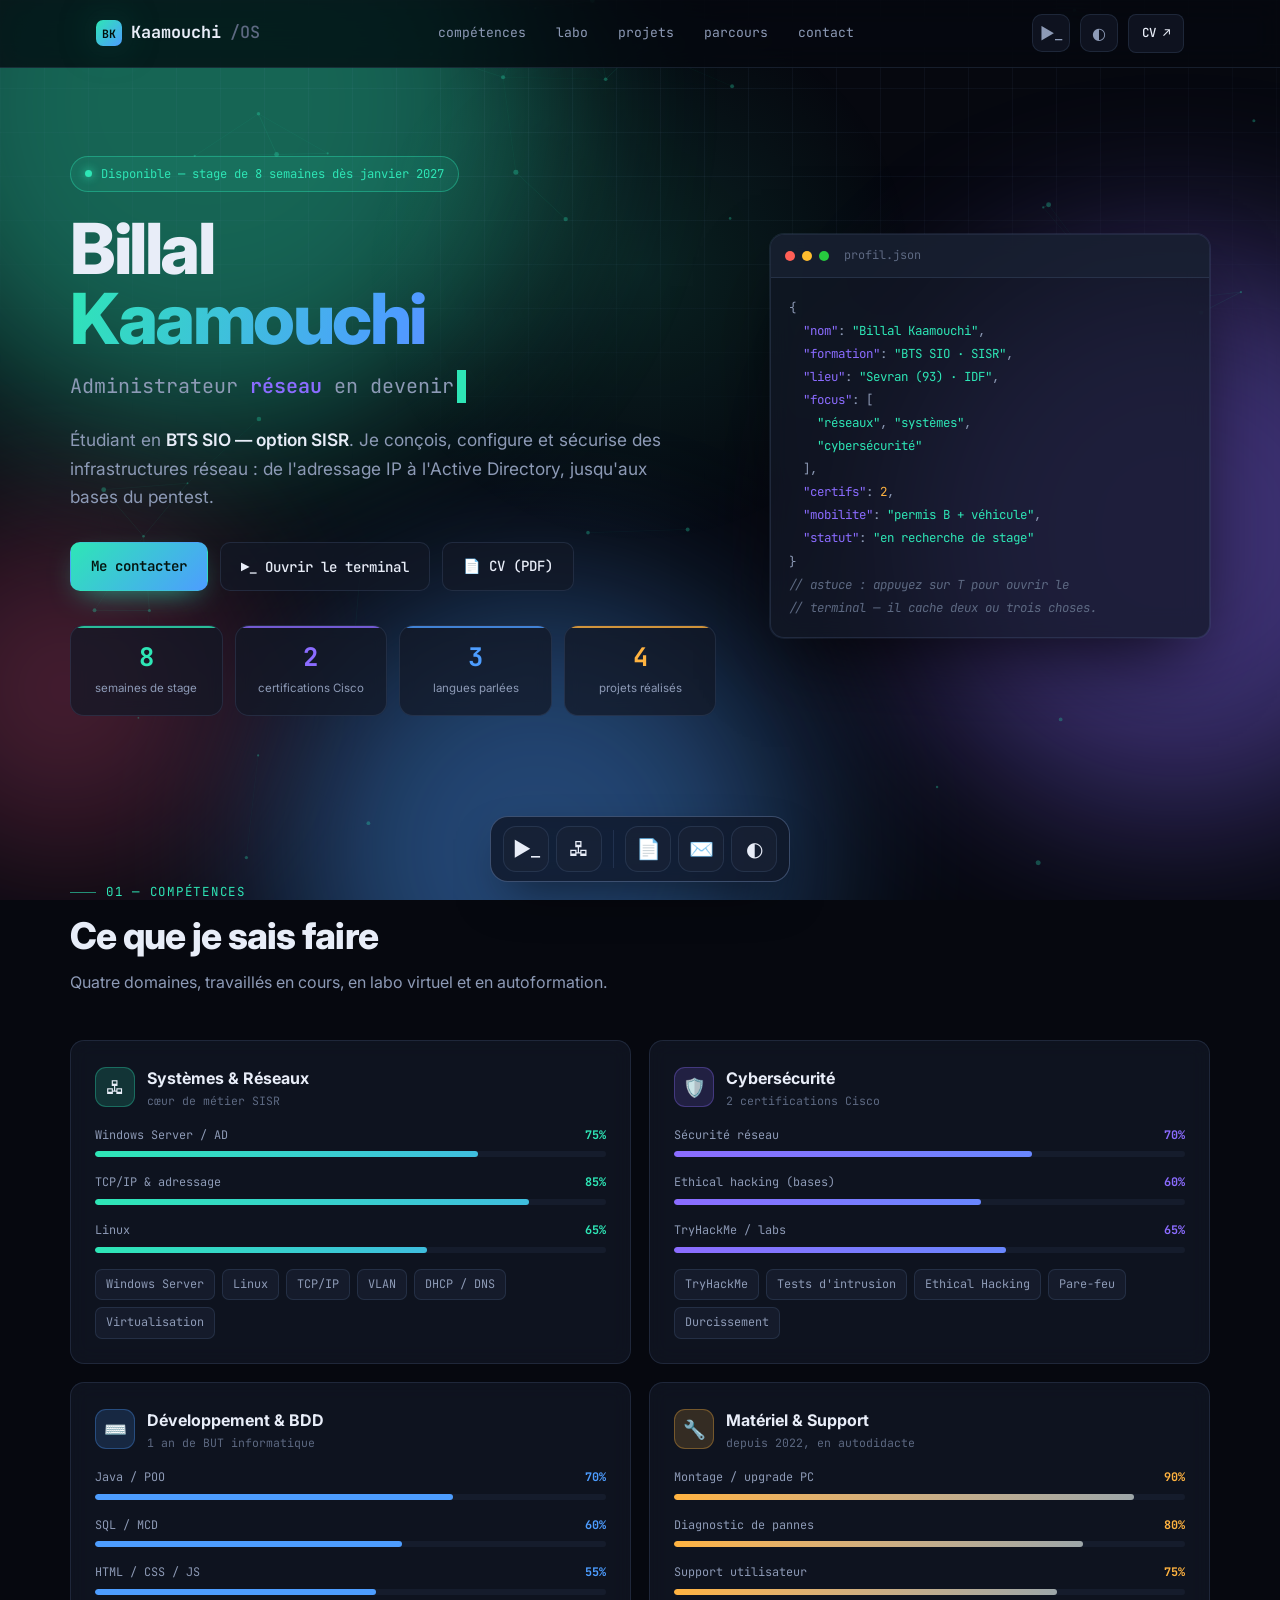
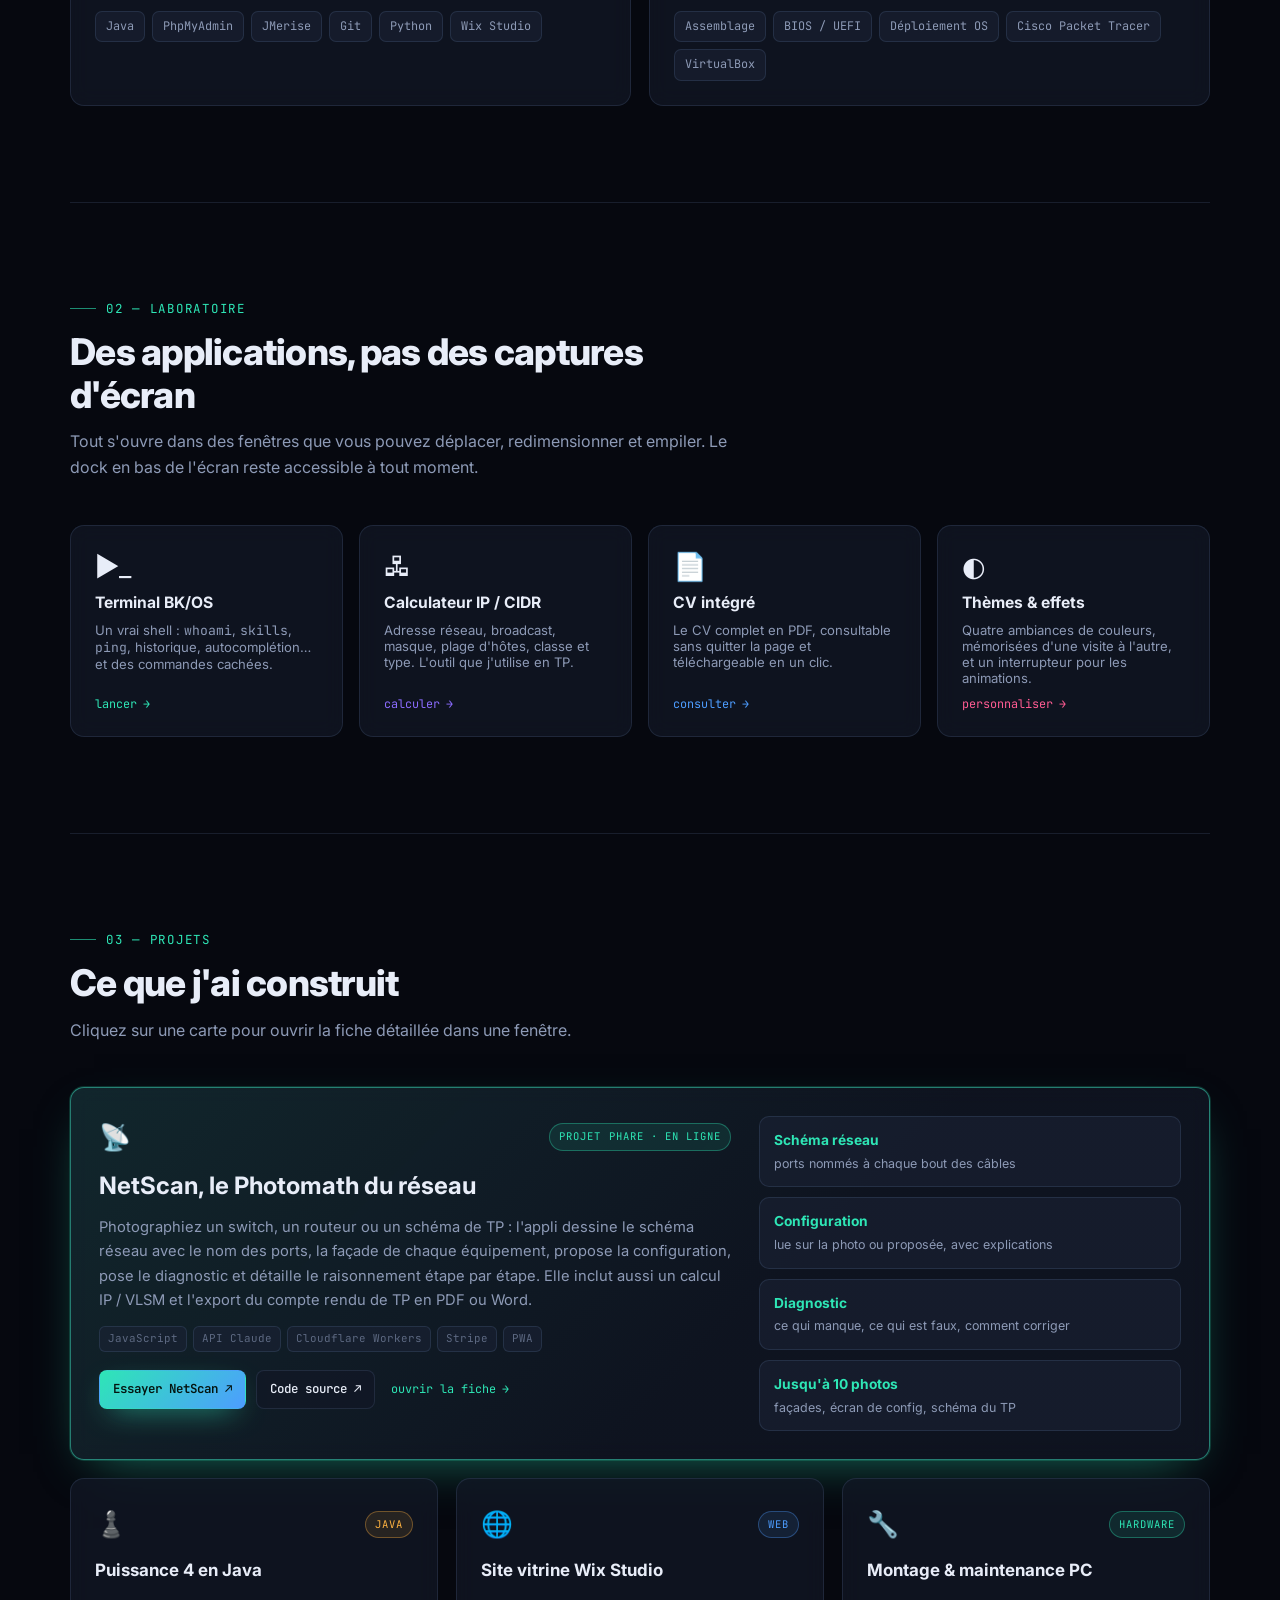
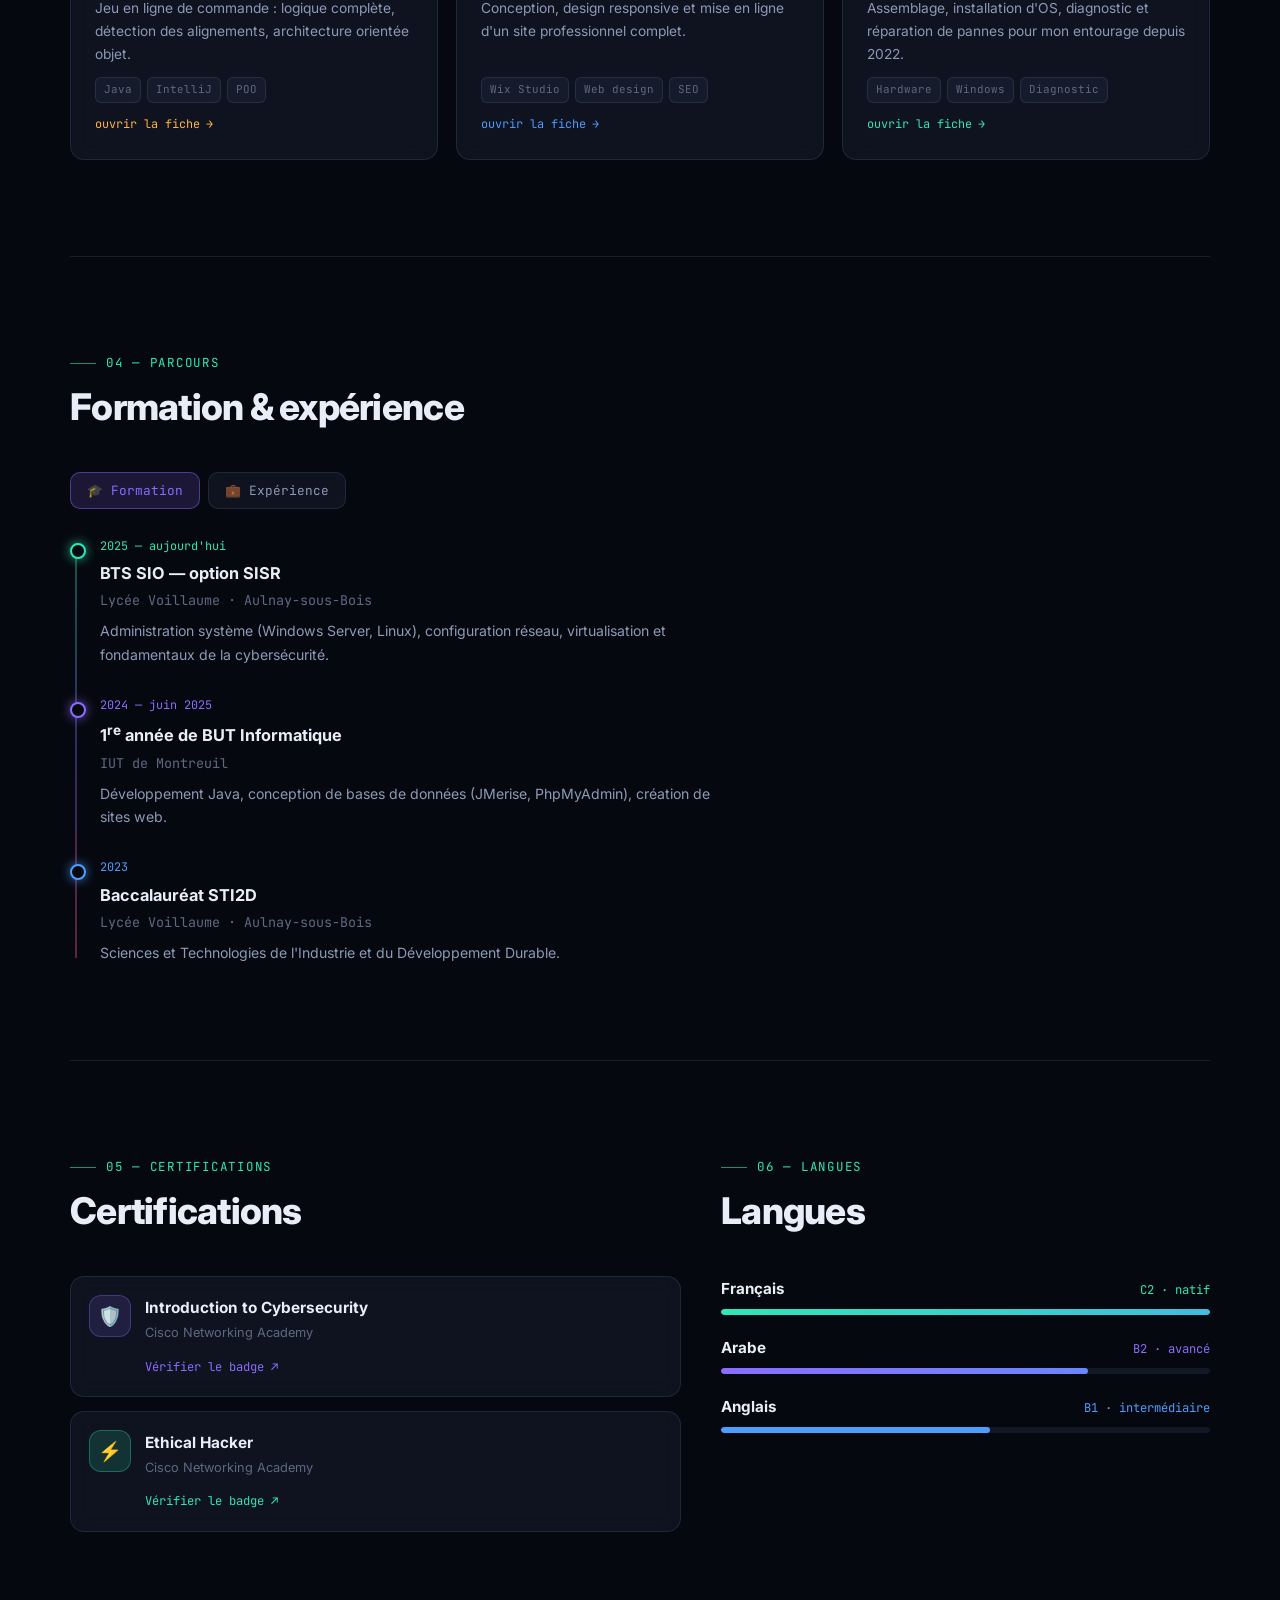
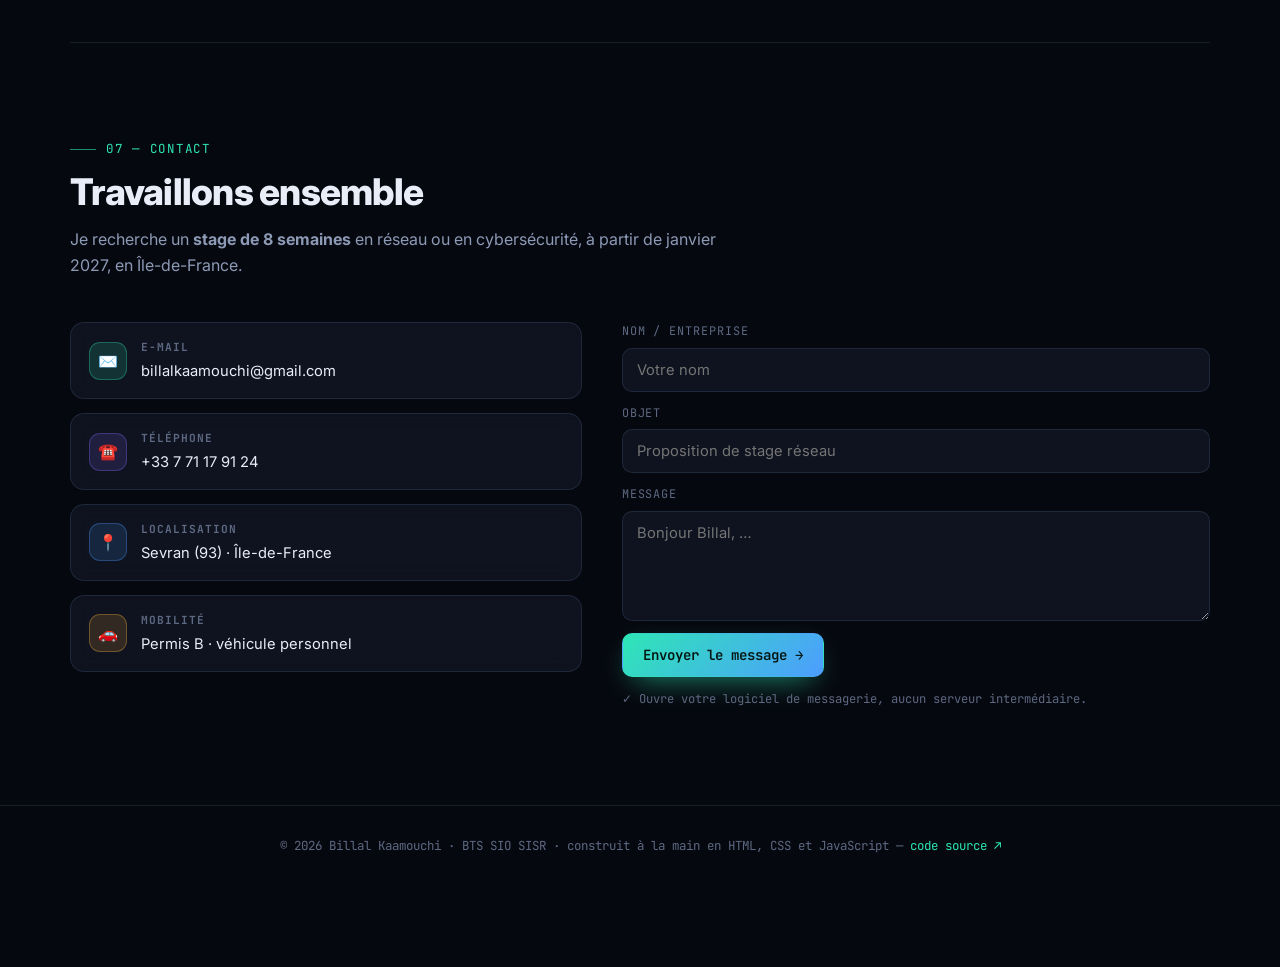
==== commit 504ab216: "Ajoute le projet NetScan en vedette dans la section projets Carte pleine largeur avec liens vers l'a" ====
--- a/index.html
+++ b/index.html
@@ -77,7 +77,7 @@
         <div class="stat" style="--sc:var(--c1)"><b data-count="8">0</b><span>semaines de stage</span></div>
         <div class="stat" style="--sc:var(--c2)"><b data-count="2">0</b><span>certifications Cisco</span></div>
         <div class="stat" style="--sc:var(--c3)"><b data-count="3">0</b><span>langues parlées</span></div>
-        <div class="stat" style="--sc:var(--c4)"><b data-count="3">0</b><span>projets réalisés</span></div>
+        <div class="stat" style="--sc:var(--c4)"><b data-count="4">0</b><span>projets réalisés</span></div>
       </div>
     </div>
 
@@ -257,6 +257,26 @@
   </div>
   <div class="projects-grid stagger reveal">
 
+    <article class="card proj-card proj-featured" data-project="netscan" style="--ac:var(--c1)">
+      <div class="feat-body">
+        <div class="proj-top"><span class="proj-icon">📡</span><span class="proj-tag">Projet phare · En ligne</span></div>
+        <h3>NetScan, le Photomath du réseau</h3>
+        <p>Photographiez un switch, un routeur ou un schéma de TP : l'appli dessine le schéma réseau avec le nom des ports, la façade de chaque équipement, propose la configuration, pose le diagnostic et détaille le raisonnement étape par étape. Elle inclut aussi un calcul IP / VLSM et l'export du compte rendu de TP en PDF ou Word.</p>
+        <div class="proj-pills"><span>JavaScript</span><span>API Claude</span><span>Cloudflare Workers</span><span>Stripe</span><span>PWA</span></div>
+        <div class="feat-actions">
+          <a class="btn btn-primary btn-mini" href="https://grfz9.github.io/NetScan/" target="_blank" rel="noopener">Essayer NetScan ↗</a>
+          <a class="btn btn-ghost btn-mini" href="https://github.com/grfz9/NetScan" target="_blank" rel="noopener">Code source ↗</a>
+          <span class="proj-open">ouvrir la fiche <span>→</span></span>
+        </div>
+      </div>
+      <ul class="feat-points">
+        <li><b>Schéma réseau</b><span>ports nommés à chaque bout des câbles</span></li>
+        <li><b>Configuration</b><span>lue sur la photo ou proposée, avec explications</span></li>
+        <li><b>Diagnostic</b><span>ce qui manque, ce qui est faux, comment corriger</span></li>
+        <li><b>Jusqu'à 10 photos</b><span>façades, écran de config, schéma du TP</span></li>
+      </ul>
+    </article>
+
     <article class="card proj-card" data-project="puissance4" style="--ac:var(--c4)">
       <div class="proj-top"><span class="proj-icon">♟️</span><span class="proj-tag">Java</span></div>
       <h3>Puissance 4 en Java</h3>
--- a/style.css
+++ b/style.css
@@ -407,6 +407,25 @@
 }
 .proj-open{font-family:var(--mono);font-size:.74rem;color:var(--ac);display:flex;align-items:center;gap:6px;transition:gap .2s;}
 .proj-card:hover .proj-open{gap:11px;}
+.proj-featured{
+  grid-column:1/-1;flex-direction:row;gap:28px;align-items:stretch;padding:28px;
+  border-color:color-mix(in srgb,var(--ac) 45%,var(--border));
+  background:linear-gradient(135deg,color-mix(in srgb,var(--ac) 9%,var(--surface)),var(--surface) 60%);
+  box-shadow:0 0 0 1px color-mix(in srgb,var(--ac) 18%,transparent),0 18px 50px -24px color-mix(in srgb,var(--ac) 55%,transparent);
+}
+.proj-featured .feat-body{flex:1.5;display:flex;flex-direction:column;gap:14px;min-width:0;}
+.proj-featured h3{font-size:1.5rem;line-height:1.2;}
+.proj-featured p{font-size:.92rem;flex:none;}
+.feat-actions{display:flex;flex-wrap:wrap;align-items:center;gap:10px;margin-top:4px;}
+.feat-actions .proj-open{margin-left:6px;}
+.feat-points{list-style:none;margin:0;padding:0;flex:1;display:grid;gap:10px;align-content:center;}
+.feat-points li{
+  display:flex;flex-direction:column;gap:2px;padding:12px 14px;border-radius:10px;
+  background:var(--surface-2);border:1px solid var(--border);
+}
+.feat-points b{font-size:.86rem;color:var(--ac);}
+.feat-points span{font-size:.78rem;color:var(--text-dim);}
+@media (max-width:880px){.proj-featured{flex-direction:column;padding:22px;}.proj-featured h3{font-size:1.25rem;}}
 
 /* ---------- 13. Parcours ---------- */
 .track-tabs{display:flex;gap:8px;margin-bottom:28px;flex-wrap:wrap;}
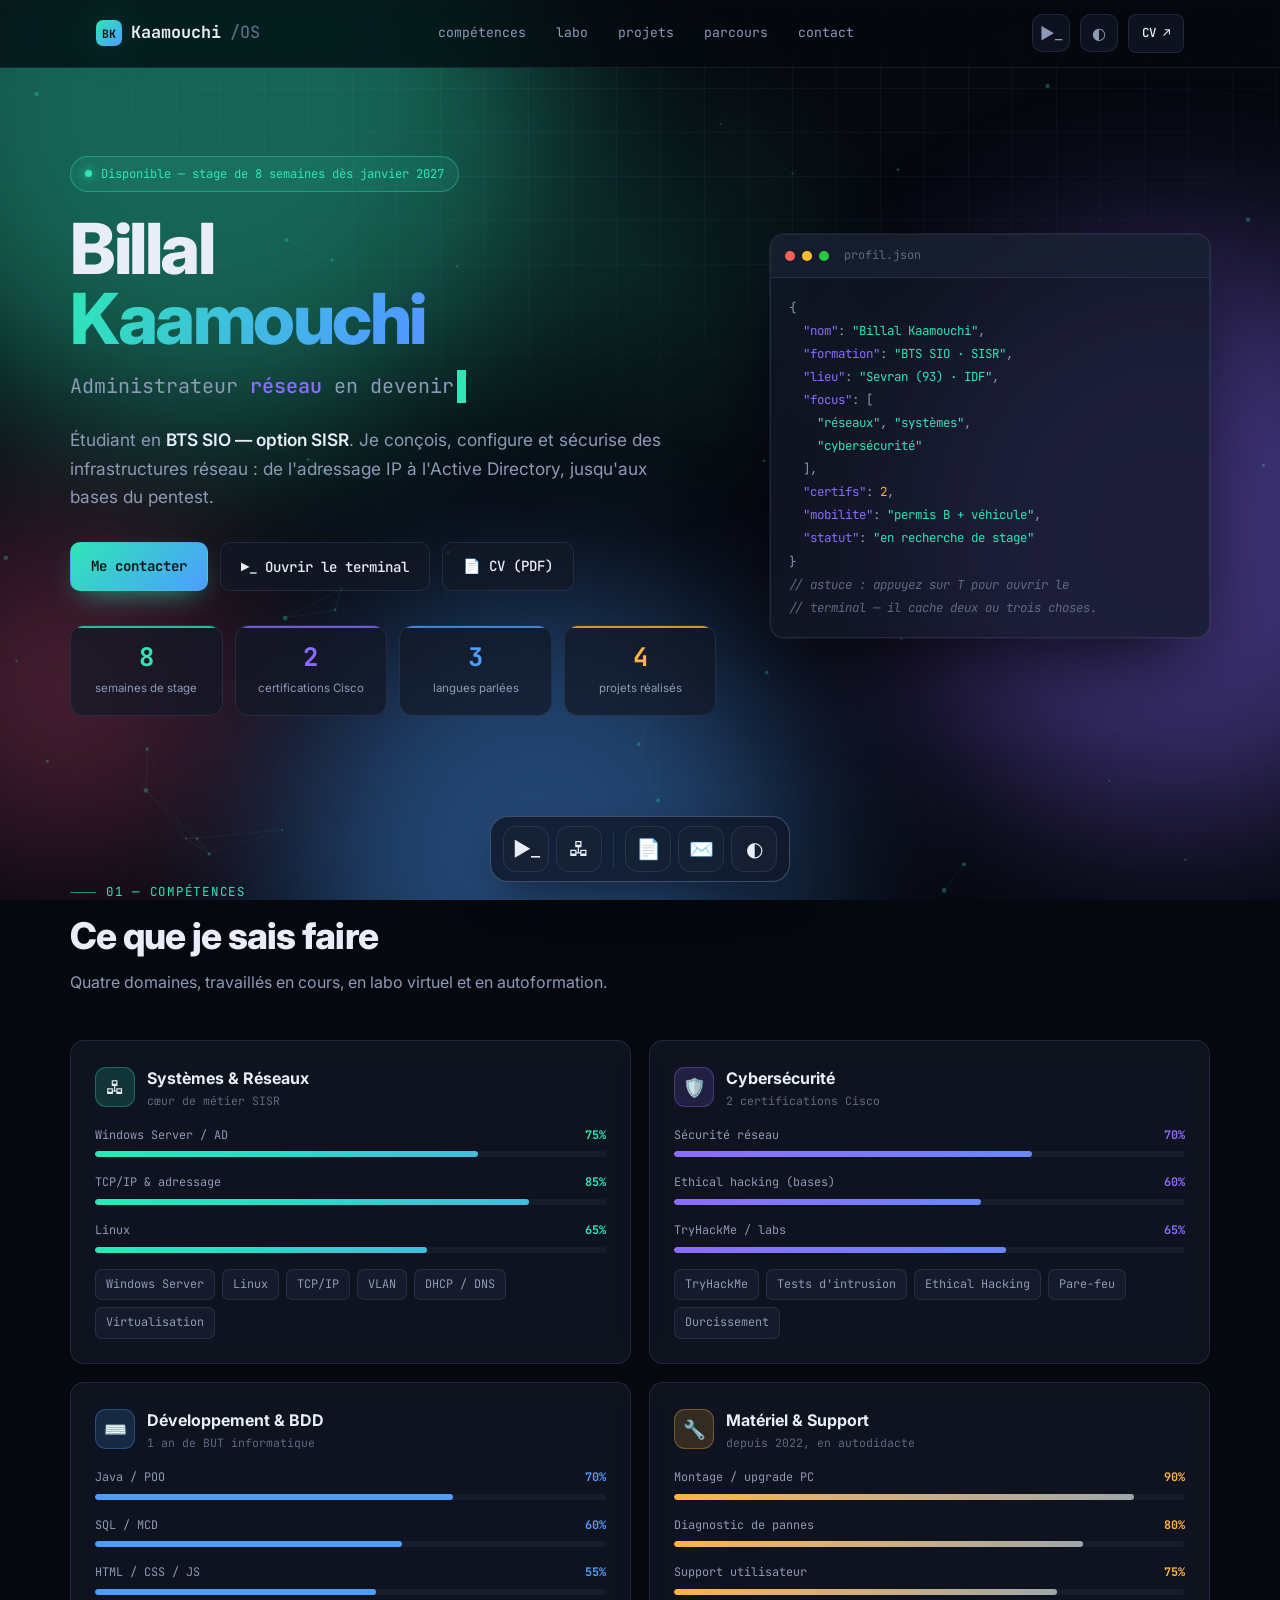
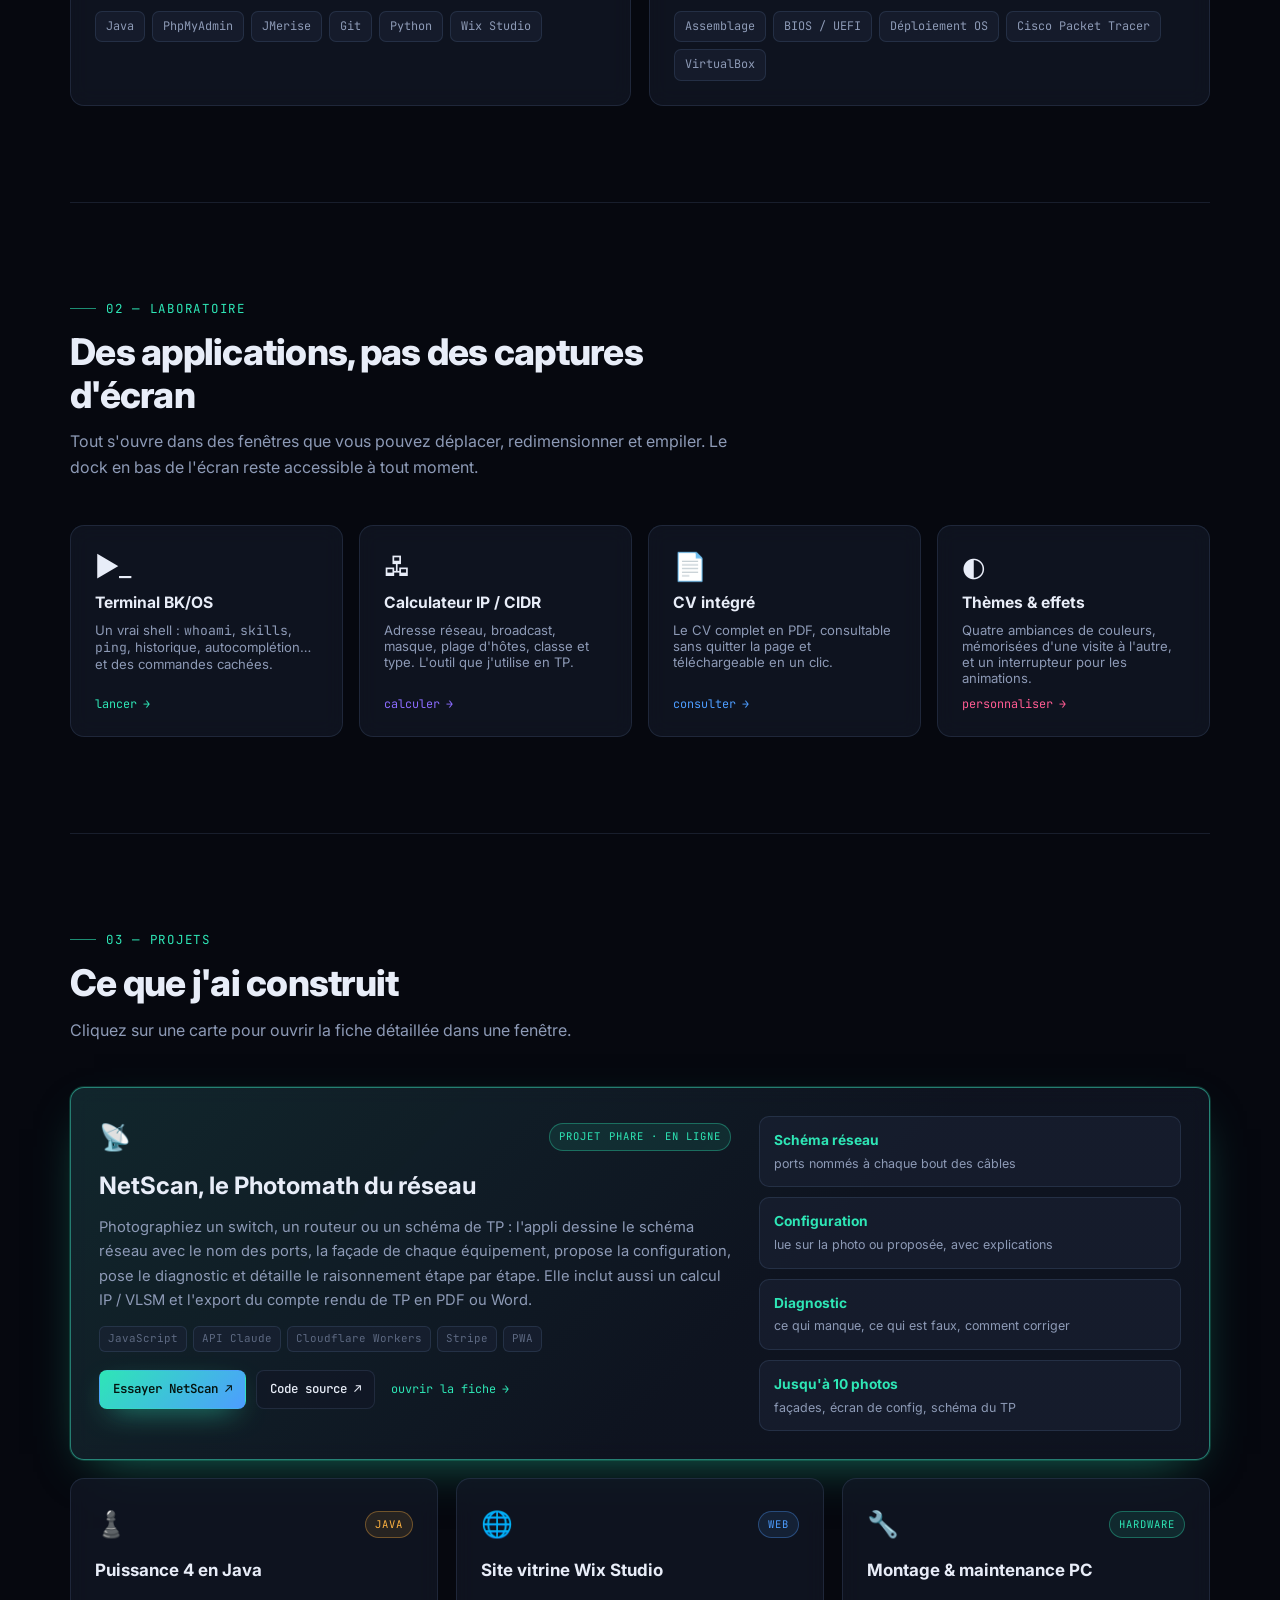
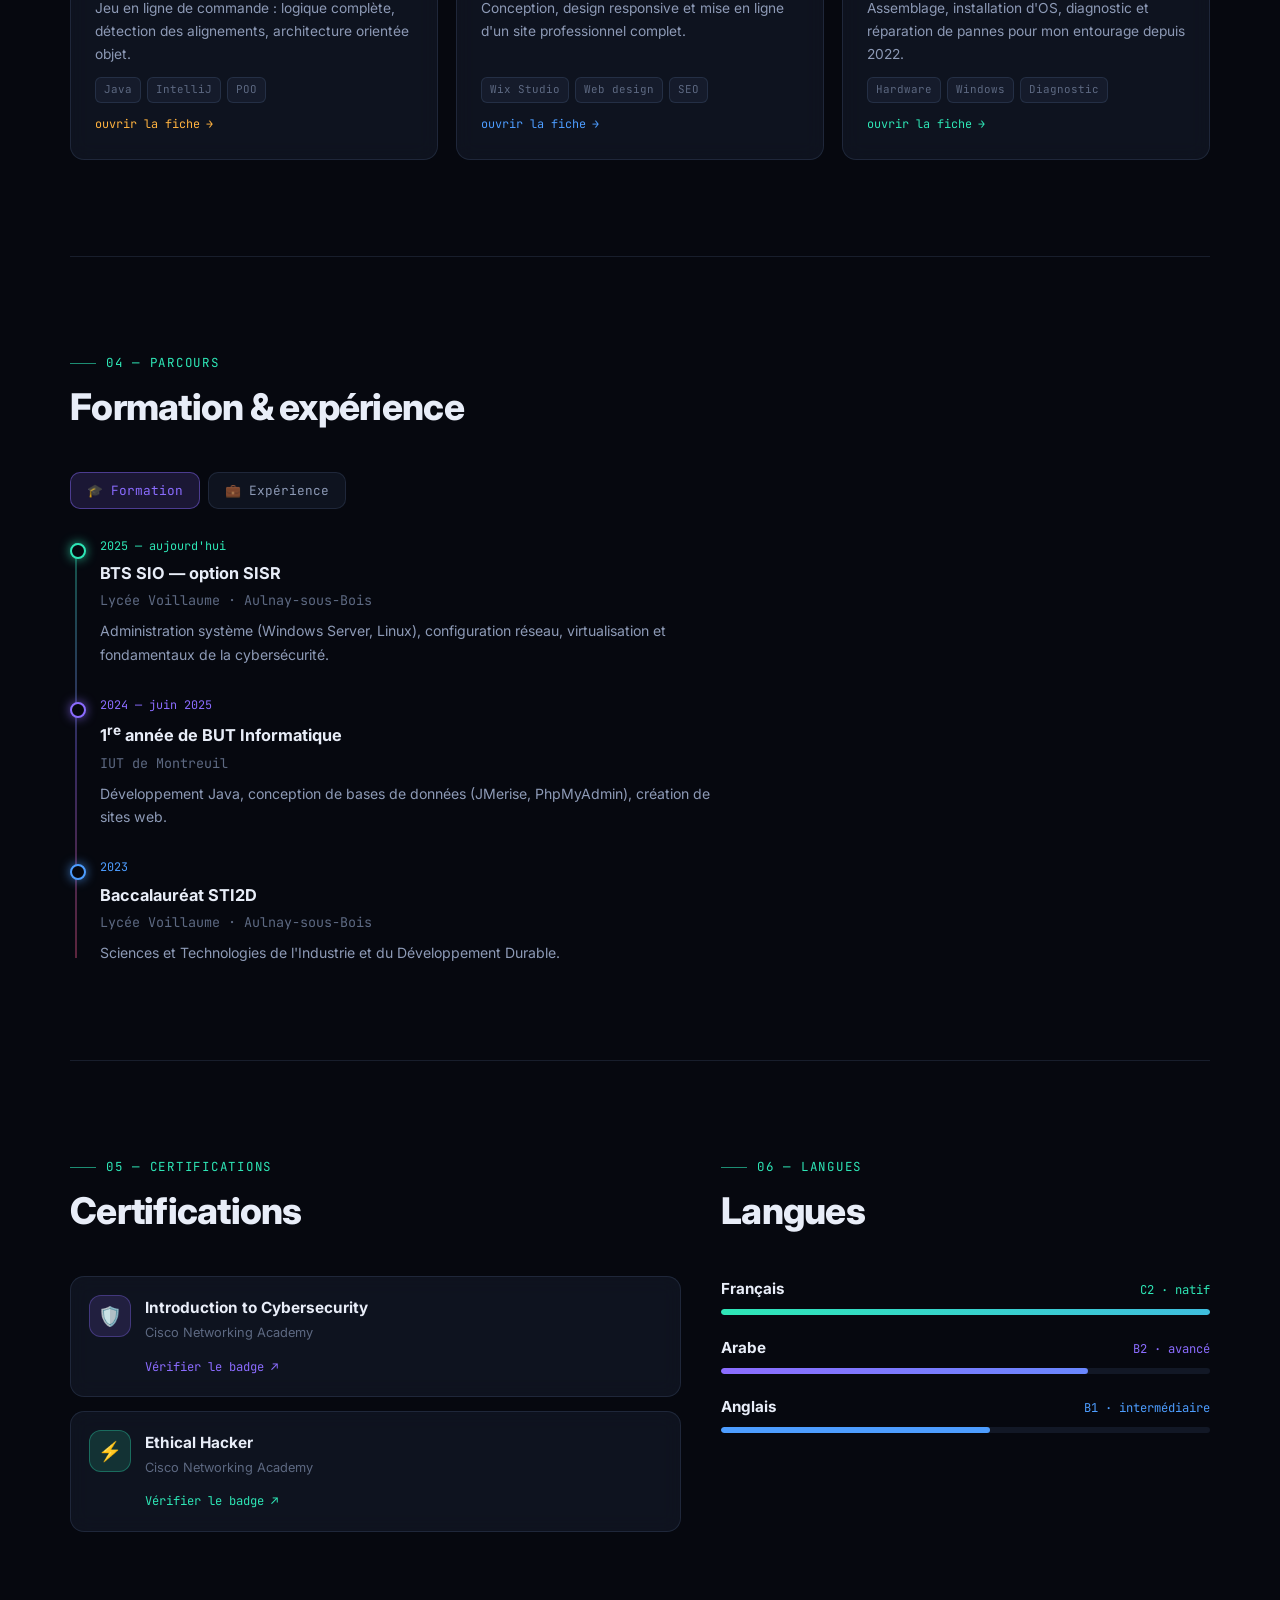
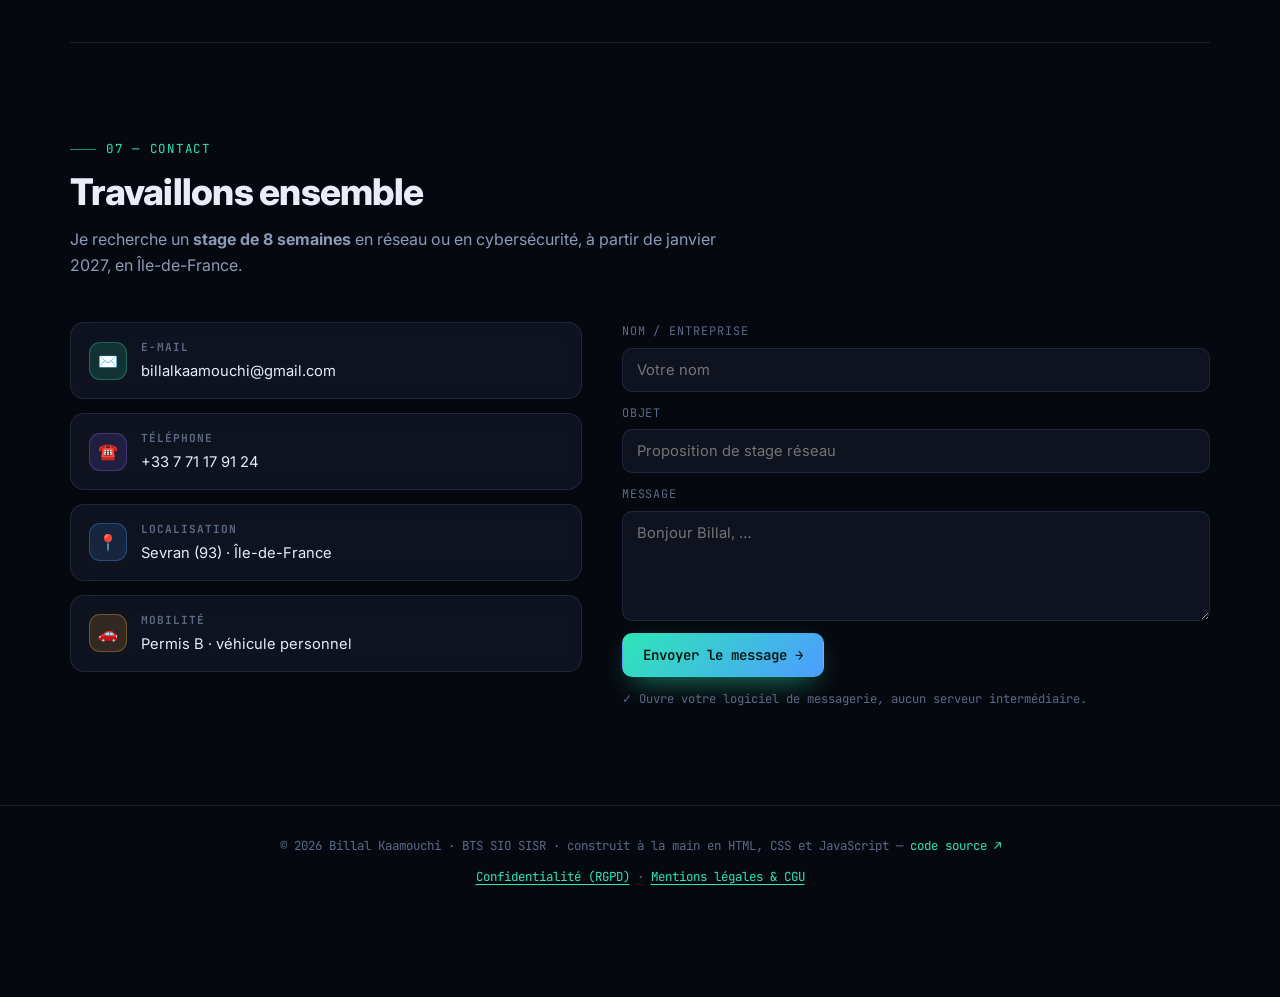
==== commit dce7fae4: "Légal : pages RGPD et CGU, liens en pied de page, upgrade HTTPS Politique de confidentialité et ment" ====
--- a/index.html
+++ b/index.html
@@ -3,6 +3,7 @@
 <head>
 <meta charset="UTF-8">
 <meta name="viewport" content="width=device-width, initial-scale=1.0">
+<meta http-equiv="Content-Security-Policy" content="upgrade-insecure-requests">
 <title>Billal Kaamouchi — Réseau &amp; Cybersécurité</title>
 <meta name="description" content="Portfolio interactif de Billal Kaamouchi, étudiant BTS SIO SISR — réseaux, systèmes et cybersécurité. Terminal, outils réseau et projets jouables directement dans le navigateur.">
 <meta name="author" content="Billal Kaamouchi">
@@ -453,6 +454,7 @@
 <footer class="site">
   © 2026 Billal Kaamouchi · BTS SIO SISR · construit à la main en HTML, CSS et JavaScript —
   <a href="https://github.com/grfz9/portfolio" target="_blank" rel="noopener">code source ↗</a>
+  <div class="legal-links"><a href="rgpd.html">Confidentialité (RGPD)</a> · <a href="cgu.html">Mentions légales &amp; CGU</a></div>
 </footer>
 
 <!-- ============ Couche fenêtres + dock ============ -->
--- a/style.css
+++ b/style.css
@@ -613,6 +613,22 @@
   padding:8px 15px;border-radius:9px;transition:.18s var(--ease);background:var(--surface);
 }
 .back-link:hover{border-color:var(--c1);color:var(--c1);}
+
+/* pages légales et 404 */
+.legal .block a{color:var(--ac,var(--c1));text-decoration:underline;text-underline-offset:3px;}
+.legal-date{font-family:var(--mono);font-size:.78rem;color:var(--text-faint);}
+.legal-table{width:100%;border-collapse:collapse;font-size:.86rem;display:block;overflow-x:auto;}
+.legal-table th,.legal-table td{text-align:left;vertical-align:top;padding:10px 12px;border:1px solid var(--border);color:var(--text-dim);}
+.legal-table th{font-family:var(--mono);font-size:.74rem;text-transform:uppercase;letter-spacing:.06em;color:var(--text);background:var(--surface-2);}
+.legal-links{font-family:var(--mono);font-size:.78rem;color:var(--text-faint);text-align:center;padding:0 20px 96px;position:relative;z-index:1;}
+.legal-links a{color:var(--text-dim);text-decoration:underline;text-underline-offset:3px;}
+.legal-links a:hover{color:var(--c1);}
+footer.site .legal-links{padding:10px 0 0;}
+.page-404{min-height:100vh;display:flex;flex-direction:column;}
+.page-404 main{flex:1;display:grid;place-items:center;text-align:center;padding:40px 22px;position:relative;z-index:1;}
+.page-404 .code{font-family:var(--mono);font-size:clamp(4rem,18vw,8rem);font-weight:700;line-height:1;}
+.page-404 .term-line{font-family:var(--mono);font-size:.9rem;color:var(--text-dim);margin:18px 0 28px;}
+.page-404 .term-line b{color:var(--c-danger);}
 
 /* ---------- 20. Responsive & accessibilité ---------- */
 @media (max-width:760px){
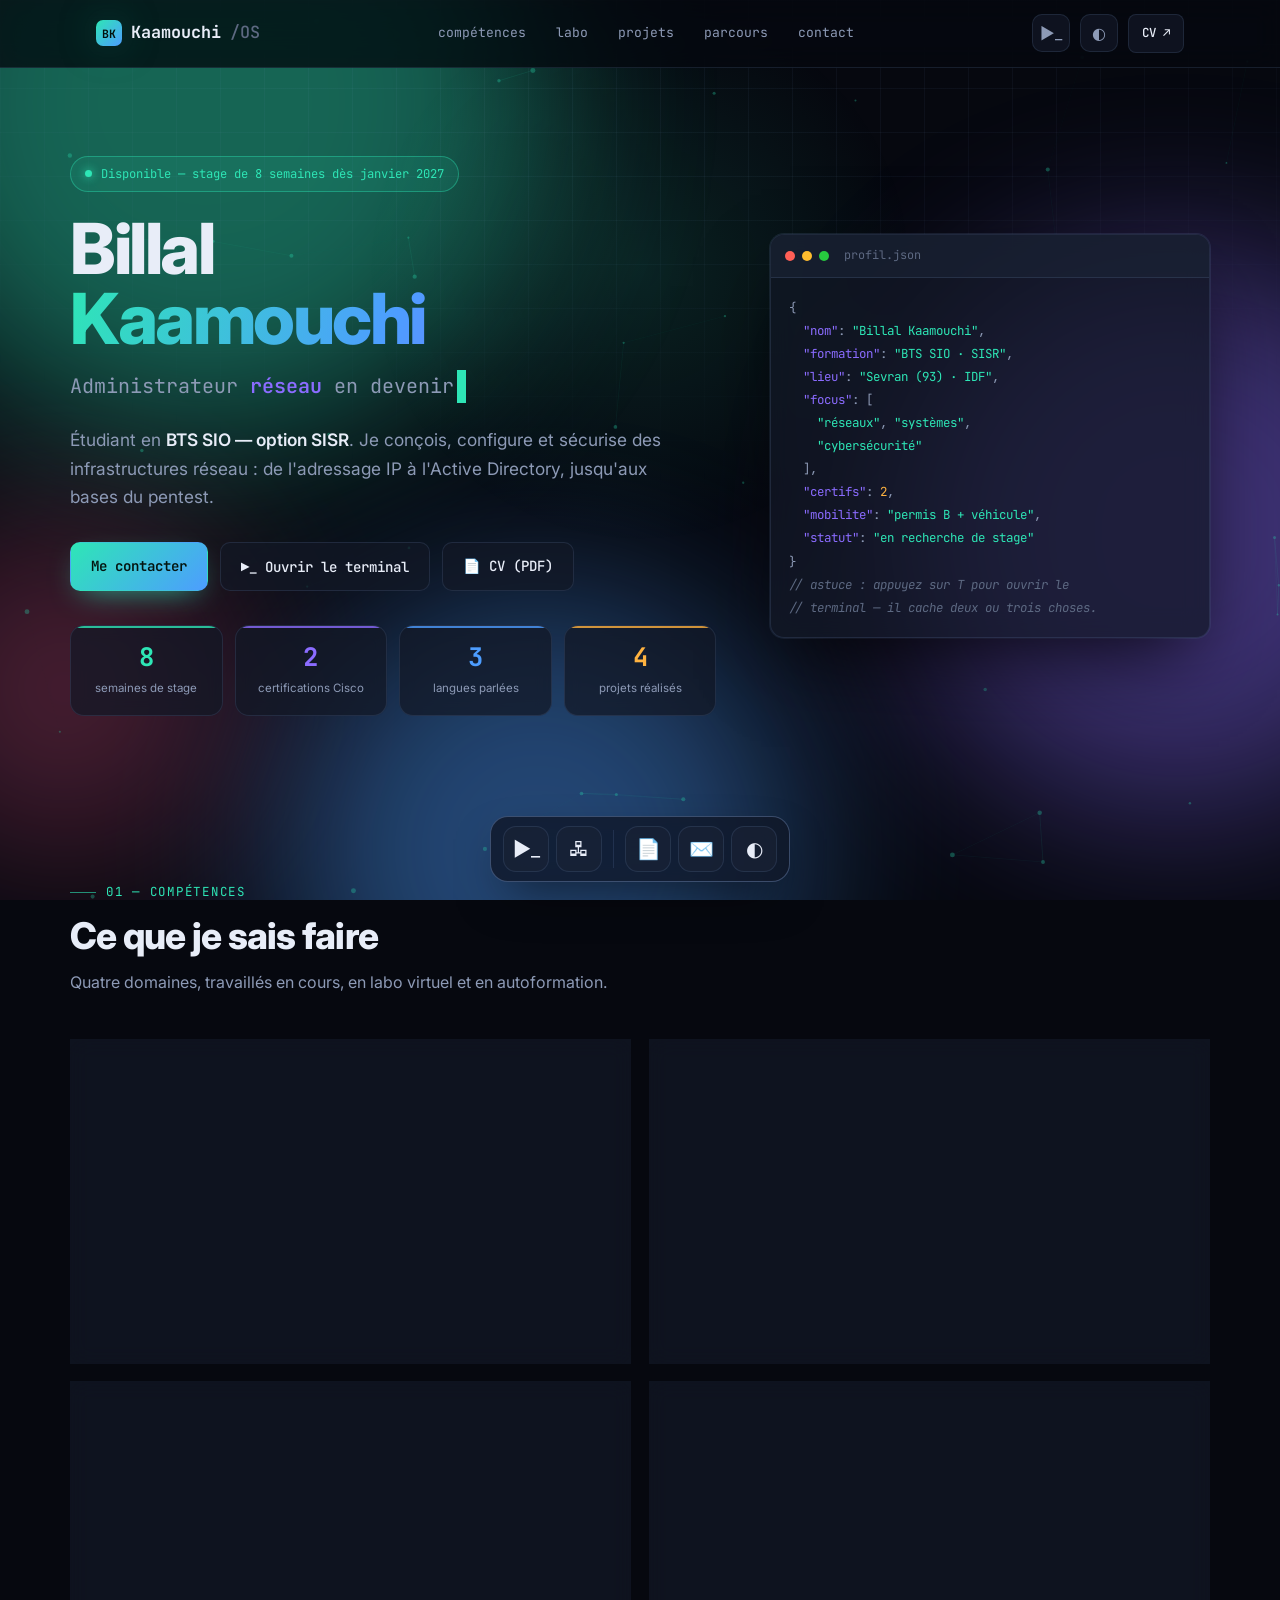
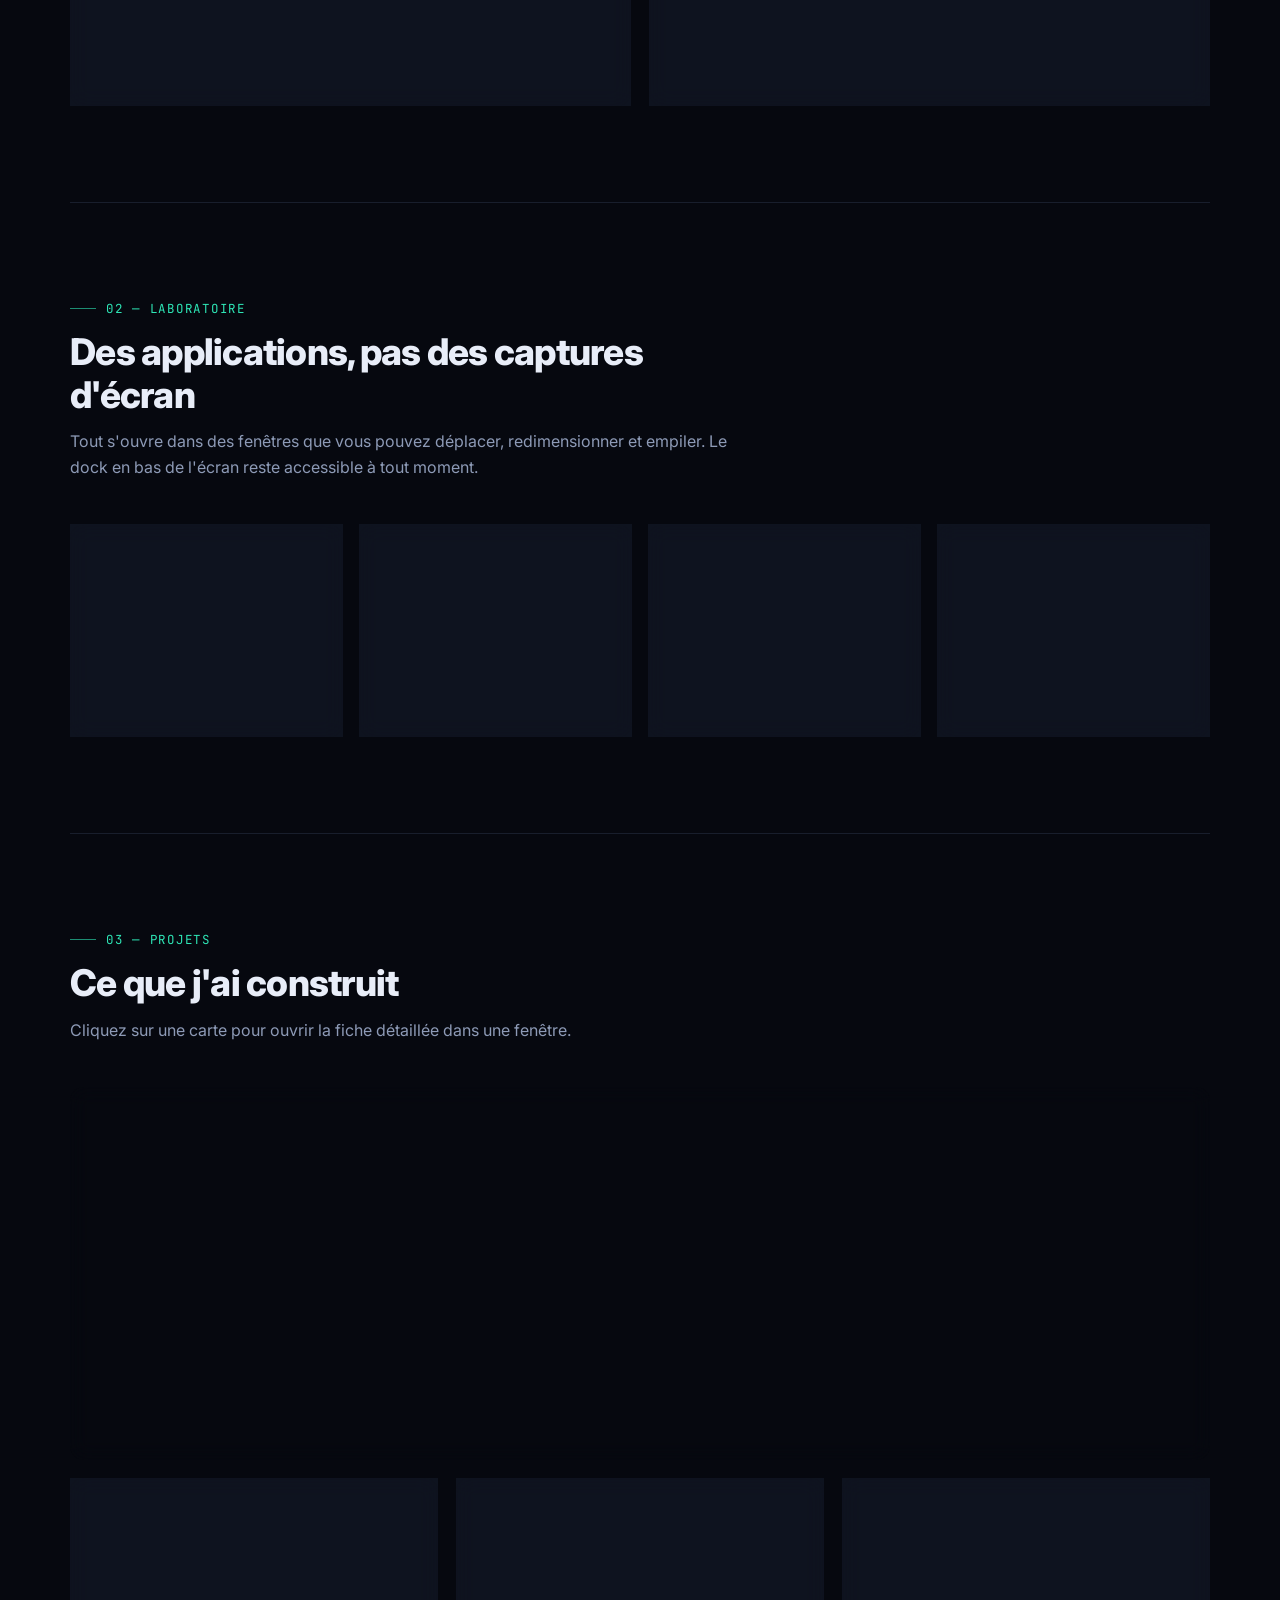
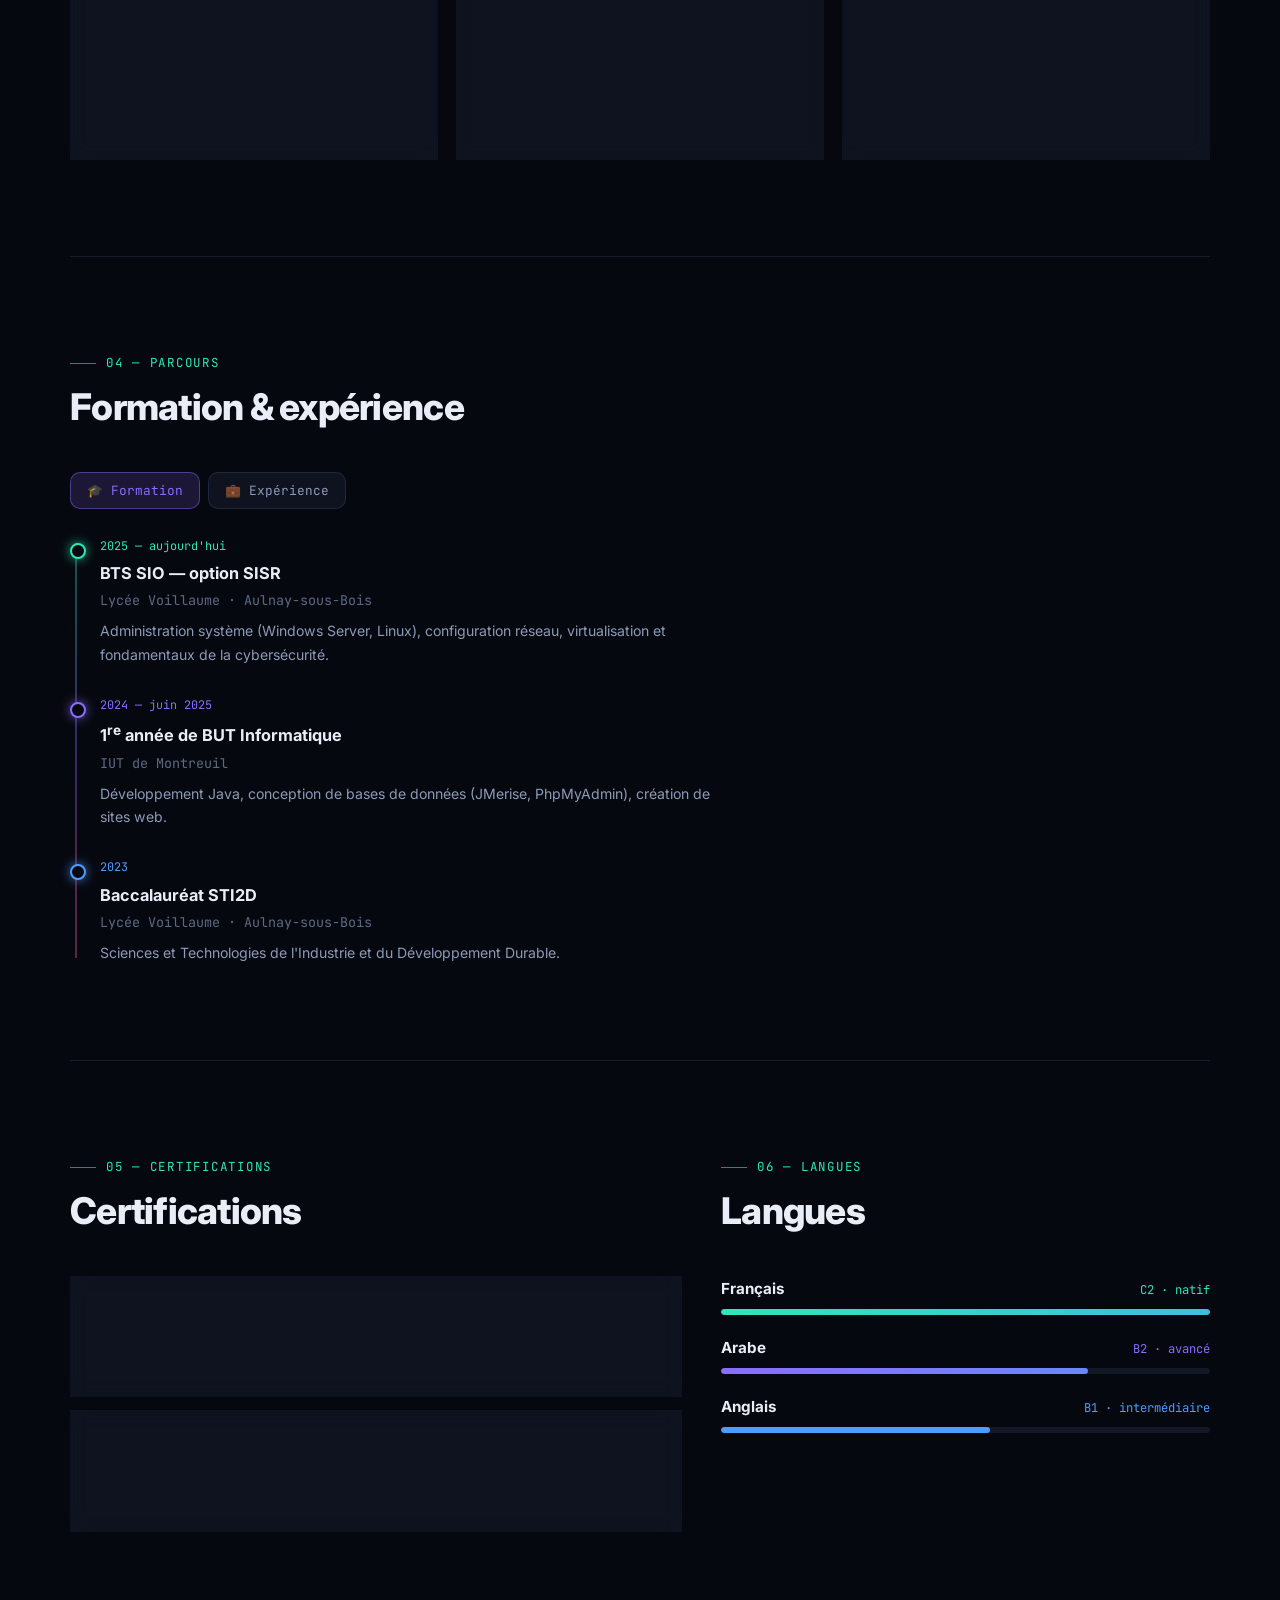
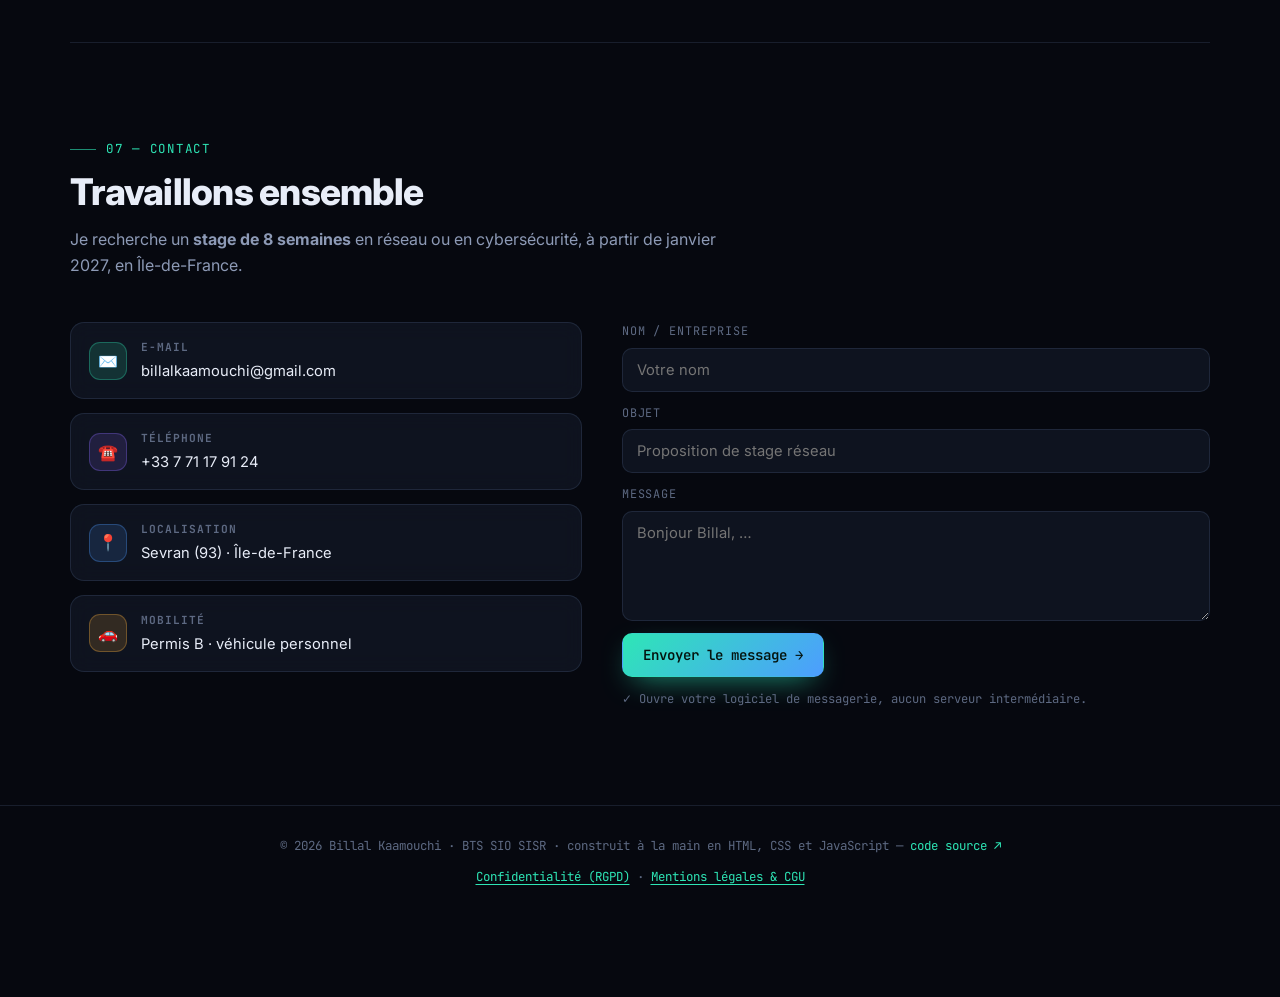
==== commit 5769b1e7: "SEO : titres, Open Graph/Twitter, favicons, sitemap et robots.txt Titres uniques de 50 à 60 caractèr" ====
--- a/index.html
+++ b/index.html
@@ -4,14 +4,30 @@
 <meta charset="UTF-8">
 <meta name="viewport" content="width=device-width, initial-scale=1.0">
 <meta http-equiv="Content-Security-Policy" content="upgrade-insecure-requests">
-<title>Billal Kaamouchi — Réseau &amp; Cybersécurité</title>
+<title>Billal Kaamouchi — Portfolio réseau &amp; cybersécurité</title>
 <meta name="description" content="Portfolio interactif de Billal Kaamouchi, étudiant BTS SIO SISR — réseaux, systèmes et cybersécurité. Terminal, outils réseau et projets jouables directement dans le navigateur.">
 <meta name="author" content="Billal Kaamouchi">
-<meta property="og:title" content="Billal Kaamouchi — Réseau &amp; Cybersécurité">
-<meta property="og:description" content="Un portfolio interactif façon système d'exploitation : terminal, calculateur de sous-réseaux, projets jouables.">
+<meta name="theme-color" content="#06080f">
+<link rel="canonical" href="https://grfz9.github.io/portfolio/">
 <meta property="og:type" content="website">
-<meta name="theme-color" content="#06080f">
-<link rel="icon" href="data:image/svg+xml,<svg xmlns='http://www.w3.org/2000/svg' viewBox='0 0 100 100'><rect width='100' height='100' rx='22' fill='%232ee6b6'/><text y='72' x='50' text-anchor='middle' font-size='58' font-family='monospace' font-weight='bold' fill='%2304140f'>BK</text></svg>">
+<meta property="og:locale" content="fr_FR">
+<meta property="og:site_name" content="Billal Kaamouchi · Portfolio">
+<meta property="og:url" content="https://grfz9.github.io/portfolio/">
+<meta property="og:title" content="Billal Kaamouchi — Portfolio réseau &amp; cybersécurité">
+<meta property="og:description" content="Portfolio interactif de Billal Kaamouchi, étudiant BTS SIO SISR — réseaux, systèmes et cybersécurité. Terminal, outils réseau et projets jouables directement dans le navigateur.">
+<meta property="og:image" content="https://grfz9.github.io/portfolio/img/og-image.jpg">
+<meta property="og:image:width" content="1200">
+<meta property="og:image:height" content="630">
+<meta property="og:image:alt" content="Billal Kaamouchi, étudiant BTS SIO SISR, réseau et cybersécurité">
+<meta name="twitter:card" content="summary_large_image">
+<meta name="twitter:title" content="Billal Kaamouchi — Portfolio réseau &amp; cybersécurité">
+<meta name="twitter:description" content="Portfolio interactif de Billal Kaamouchi, étudiant BTS SIO SISR — réseaux, systèmes et cybersécurité. Terminal, outils réseau et projets jouables directement dans le navigateur.">
+<meta name="twitter:image" content="https://grfz9.github.io/portfolio/img/og-image.jpg">
+<link rel="icon" href="favicon.ico" sizes="any">
+<link rel="icon" href="img/favicon.svg" type="image/svg+xml">
+<link rel="icon" href="img/favicon-32.png" type="image/png" sizes="32x32">
+<link rel="apple-touch-icon" href="img/apple-touch-icon.png">
+<link rel="manifest" href="site.webmanifest">
 <link rel="preconnect" href="https://fonts.googleapis.com">
 <link rel="preconnect" href="https://fonts.gstatic.com" crossorigin>
 <link href="https://fonts.googleapis.com/css2?family=JetBrains+Mono:wght@400;500;600;700&family=Inter:wght@400;500;600;700;800&display=swap" rel="stylesheet">
@@ -118,7 +134,7 @@
 
     <article class="card skill-card" style="--ac:var(--c1)">
       <div class="sk-head">
-        <div class="sk-ico">🖧</div>
+        <div class="sk-ico" aria-hidden="true">🖧</div>
         <div><h3>Systèmes &amp; Réseaux</h3><div class="sk-sub">cœur de métier SISR</div></div>
       </div>
       <div class="meter">
@@ -141,7 +157,7 @@
 
     <article class="card skill-card" style="--ac:var(--c2)">
       <div class="sk-head">
-        <div class="sk-ico">🛡️</div>
+        <div class="sk-ico" aria-hidden="true">🛡️</div>
         <div><h3>Cybersécurité</h3><div class="sk-sub">2 certifications Cisco</div></div>
       </div>
       <div class="meter">
@@ -164,7 +180,7 @@
 
     <article class="card skill-card" style="--ac:var(--c3)">
       <div class="sk-head">
-        <div class="sk-ico">⌨️</div>
+        <div class="sk-ico" aria-hidden="true">⌨️</div>
         <div><h3>Développement &amp; BDD</h3><div class="sk-sub">1 an de BUT informatique</div></div>
       </div>
       <div class="meter">
@@ -187,7 +203,7 @@
 
     <article class="card skill-card" style="--ac:var(--c4)">
       <div class="sk-head">
-        <div class="sk-ico">🔧</div>
+        <div class="sk-ico" aria-hidden="true">🔧</div>
         <div><h3>Matériel &amp; Support</h3><div class="sk-sub">depuis 2022, en autodidacte</div></div>
       </div>
       <div class="meter">
@@ -223,25 +239,25 @@
   </div>
   <div class="lab-grid stagger reveal">
     <button class="card lab-card" data-app="terminal" style="--ac:var(--c1)">
-      <div class="lab-ico">▶_</div>
+      <div class="lab-ico" aria-hidden="true">▶_</div>
       <h3>Terminal BK/OS</h3>
       <p>Un vrai shell : <code>whoami</code>, <code>skills</code>, <code>ping</code>, historique, autocomplétion… et des commandes cachées.</p>
       <div class="lab-go">lancer <span>→</span></div>
     </button>
     <button class="card lab-card" data-app="subnet" style="--ac:var(--c2)">
-      <div class="lab-ico">🖧</div>
+      <div class="lab-ico" aria-hidden="true">🖧</div>
       <h3>Calculateur IP / CIDR</h3>
       <p>Adresse réseau, broadcast, masque, plage d'hôtes, classe et type. L'outil que j'utilise en TP.</p>
       <div class="lab-go">calculer <span>→</span></div>
     </button>
     <button class="card lab-card" data-app="cv" style="--ac:var(--c3)">
-      <div class="lab-ico">📄</div>
+      <div class="lab-ico" aria-hidden="true">📄</div>
       <h3>CV intégré</h3>
       <p>Le CV complet en PDF, consultable sans quitter la page et téléchargeable en un clic.</p>
       <div class="lab-go">consulter <span>→</span></div>
     </button>
     <button class="card lab-card" data-app="settings" style="--ac:var(--c5)">
-      <div class="lab-ico">◐</div>
+      <div class="lab-ico" aria-hidden="true">◐</div>
       <h3>Thèmes &amp; effets</h3>
       <p>Quatre ambiances de couleurs, mémorisées d'une visite à l'autre, et un interrupteur pour les animations.</p>
       <div class="lab-go">personnaliser <span>→</span></div>
@@ -260,7 +276,7 @@
 
     <article class="card proj-card proj-featured" data-project="netscan" style="--ac:var(--c1)">
       <div class="feat-body">
-        <div class="proj-top"><span class="proj-icon">📡</span><span class="proj-tag">Projet phare · En ligne</span></div>
+        <div class="proj-top"><span class="proj-icon" aria-hidden="true">📡</span><span class="proj-tag">Projet phare · En ligne</span></div>
         <h3>NetScan, le Photomath du réseau</h3>
         <p>Photographiez un switch, un routeur ou un schéma de TP : l'appli dessine le schéma réseau avec le nom des ports, la façade de chaque équipement, propose la configuration, pose le diagnostic et détaille le raisonnement étape par étape. Elle inclut aussi un calcul IP / VLSM et l'export du compte rendu de TP en PDF ou Word.</p>
         <div class="proj-pills"><span>JavaScript</span><span>API Claude</span><span>Cloudflare Workers</span><span>Stripe</span><span>PWA</span></div>
@@ -279,7 +295,7 @@
     </article>
 
     <article class="card proj-card" data-project="puissance4" style="--ac:var(--c4)">
-      <div class="proj-top"><span class="proj-icon">♟️</span><span class="proj-tag">Java</span></div>
+      <div class="proj-top"><span class="proj-icon" aria-hidden="true">♟️</span><span class="proj-tag">Java</span></div>
       <h3>Puissance 4 en Java</h3>
       <p>Jeu en ligne de commande : logique complète, détection des alignements, architecture orientée objet.</p>
       <div class="proj-pills"><span>Java</span><span>IntelliJ</span><span>POO</span></div>
@@ -287,7 +303,7 @@
     </article>
 
     <article class="card proj-card" data-project="wix" style="--ac:var(--c3)">
-      <div class="proj-top"><span class="proj-icon">🌐</span><span class="proj-tag">Web</span></div>
+      <div class="proj-top"><span class="proj-icon" aria-hidden="true">🌐</span><span class="proj-tag">Web</span></div>
       <h3>Site vitrine Wix Studio</h3>
       <p>Conception, design responsive et mise en ligne d'un site professionnel complet.</p>
       <div class="proj-pills"><span>Wix Studio</span><span>Web design</span><span>SEO</span></div>
@@ -295,7 +311,7 @@
     </article>
 
     <article class="card proj-card" data-project="montage" style="--ac:var(--c1)">
-      <div class="proj-top"><span class="proj-icon">🔧</span><span class="proj-tag">Hardware</span></div>
+      <div class="proj-top"><span class="proj-icon" aria-hidden="true">🔧</span><span class="proj-tag">Hardware</span></div>
       <h3>Montage &amp; maintenance PC</h3>
       <p>Assemblage, installation d'OS, diagnostic et réparation de pannes pour mon entourage depuis 2022.</p>
       <div class="proj-pills"><span>Hardware</span><span>Windows</span><span>Diagnostic</span></div>
@@ -373,7 +389,7 @@
       </div>
       <div class="stagger reveal">
         <article class="card cert-card" style="--ac:var(--c2)">
-          <div class="cert-ico">🛡️</div>
+          <div class="cert-ico" aria-hidden="true">🛡️</div>
           <div>
             <h4>Introduction to Cybersecurity</h4>
             <p>Cisco Networking Academy</p>
@@ -381,7 +397,7 @@
           </div>
         </article>
         <article class="card cert-card" style="--ac:var(--c1)">
-          <div class="cert-ico">⚡</div>
+          <div class="cert-ico" aria-hidden="true">⚡</div>
           <div>
             <h4>Ethical Hacker</h4>
             <p>Cisco Networking Academy</p>
@@ -423,16 +439,16 @@
   <div class="contact-grid">
     <div class="stagger reveal">
       <a class="card contact-item" href="mailto:billalkaamouchi@gmail.com" style="--ac:var(--c1)">
-        <div class="ico">✉️</div><div><b>E-mail</b><span>billalkaamouchi@gmail.com</span></div>
+        <div class="ico" aria-hidden="true">✉️</div><div><b>E-mail</b><span>billalkaamouchi@gmail.com</span></div>
       </a>
       <a class="card contact-item" href="tel:+33771179124" style="--ac:var(--c2)">
-        <div class="ico">☎️</div><div><b>Téléphone</b><span>+33 7 71 17 91 24</span></div>
+        <div class="ico" aria-hidden="true">☎️</div><div><b>Téléphone</b><span>+33 7 71 17 91 24</span></div>
       </a>
       <div class="card contact-item" style="--ac:var(--c3)">
-        <div class="ico">📍</div><div><b>Localisation</b><span>Sevran (93) · Île-de-France</span></div>
+        <div class="ico" aria-hidden="true">📍</div><div><b>Localisation</b><span>Sevran (93) · Île-de-France</span></div>
       </div>
       <div class="card contact-item" style="--ac:var(--c4)">
-        <div class="ico">🚗</div><div><b>Mobilité</b><span>Permis B · véhicule personnel</span></div>
+        <div class="ico" aria-hidden="true">🚗</div><div><b>Mobilité</b><span>Permis B · véhicule personnel</span></div>
       </div>
     </div>
     <form class="reveal" id="contact-form">
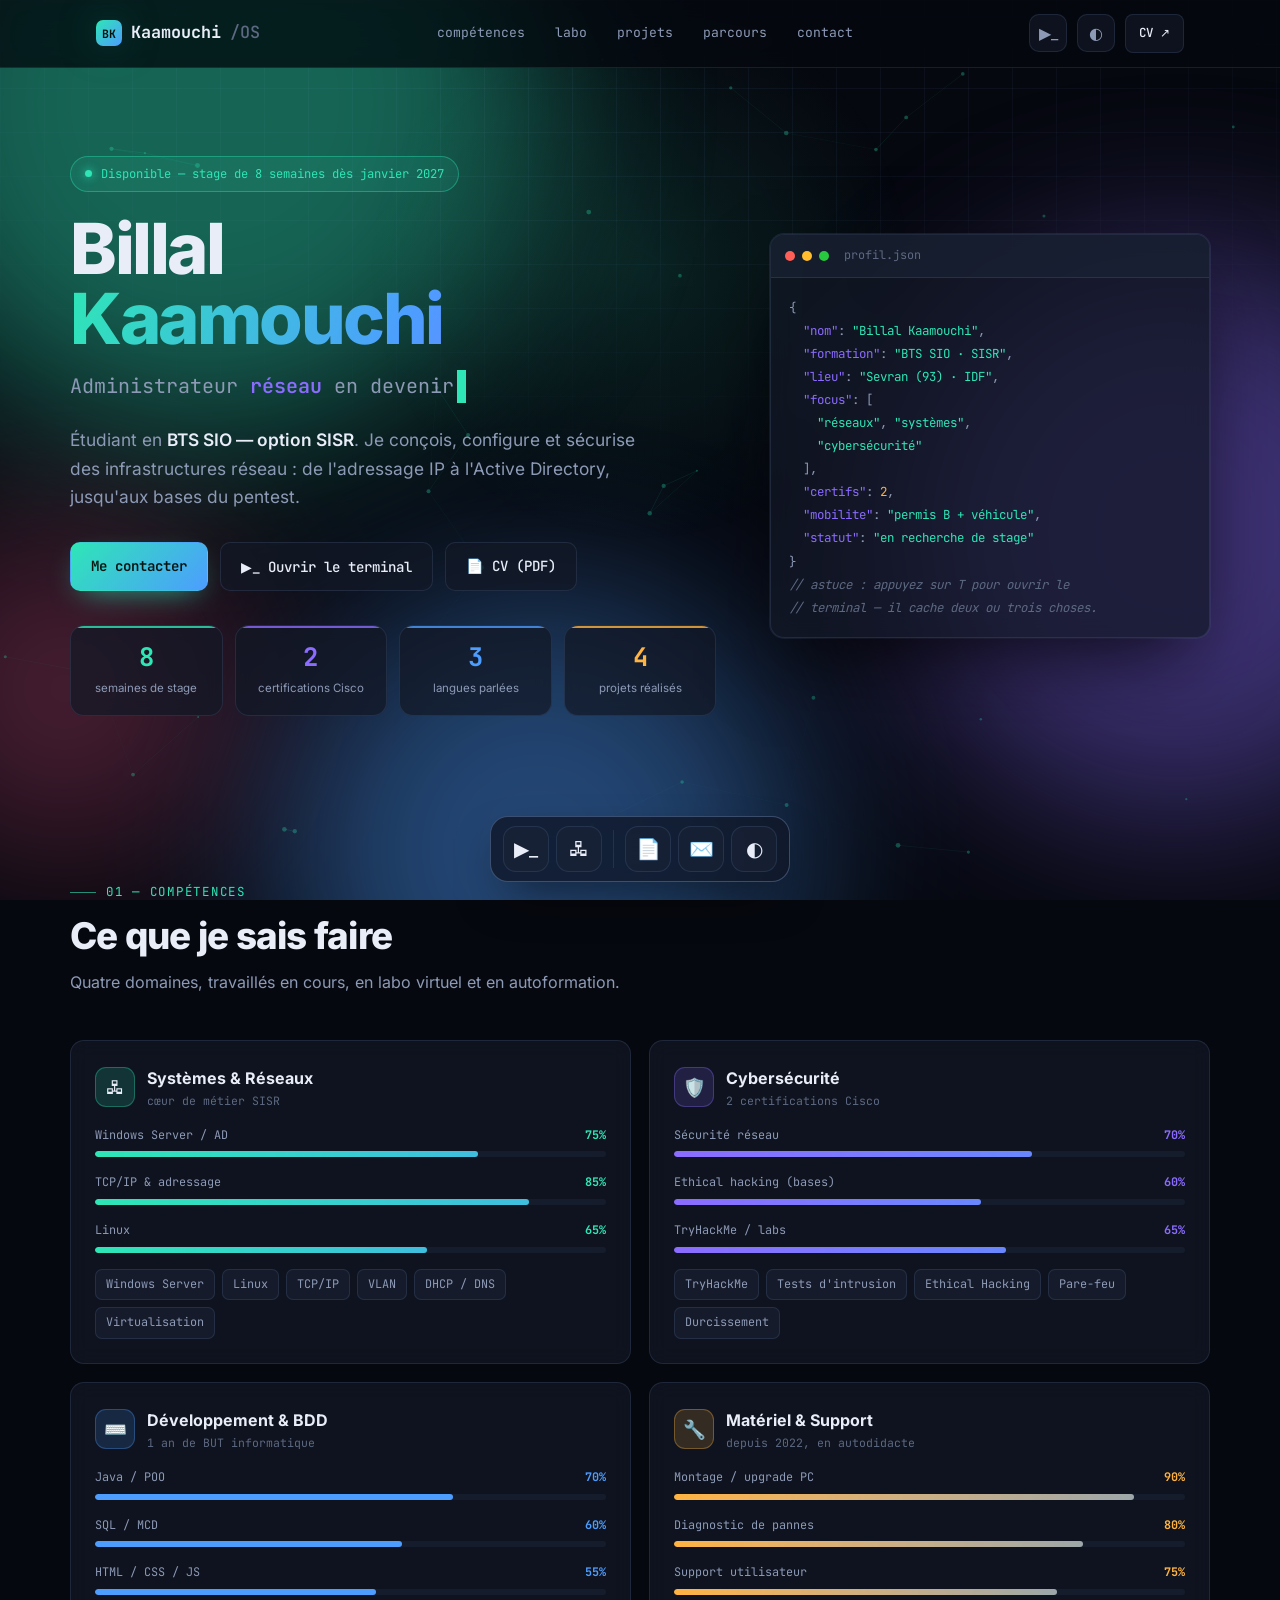
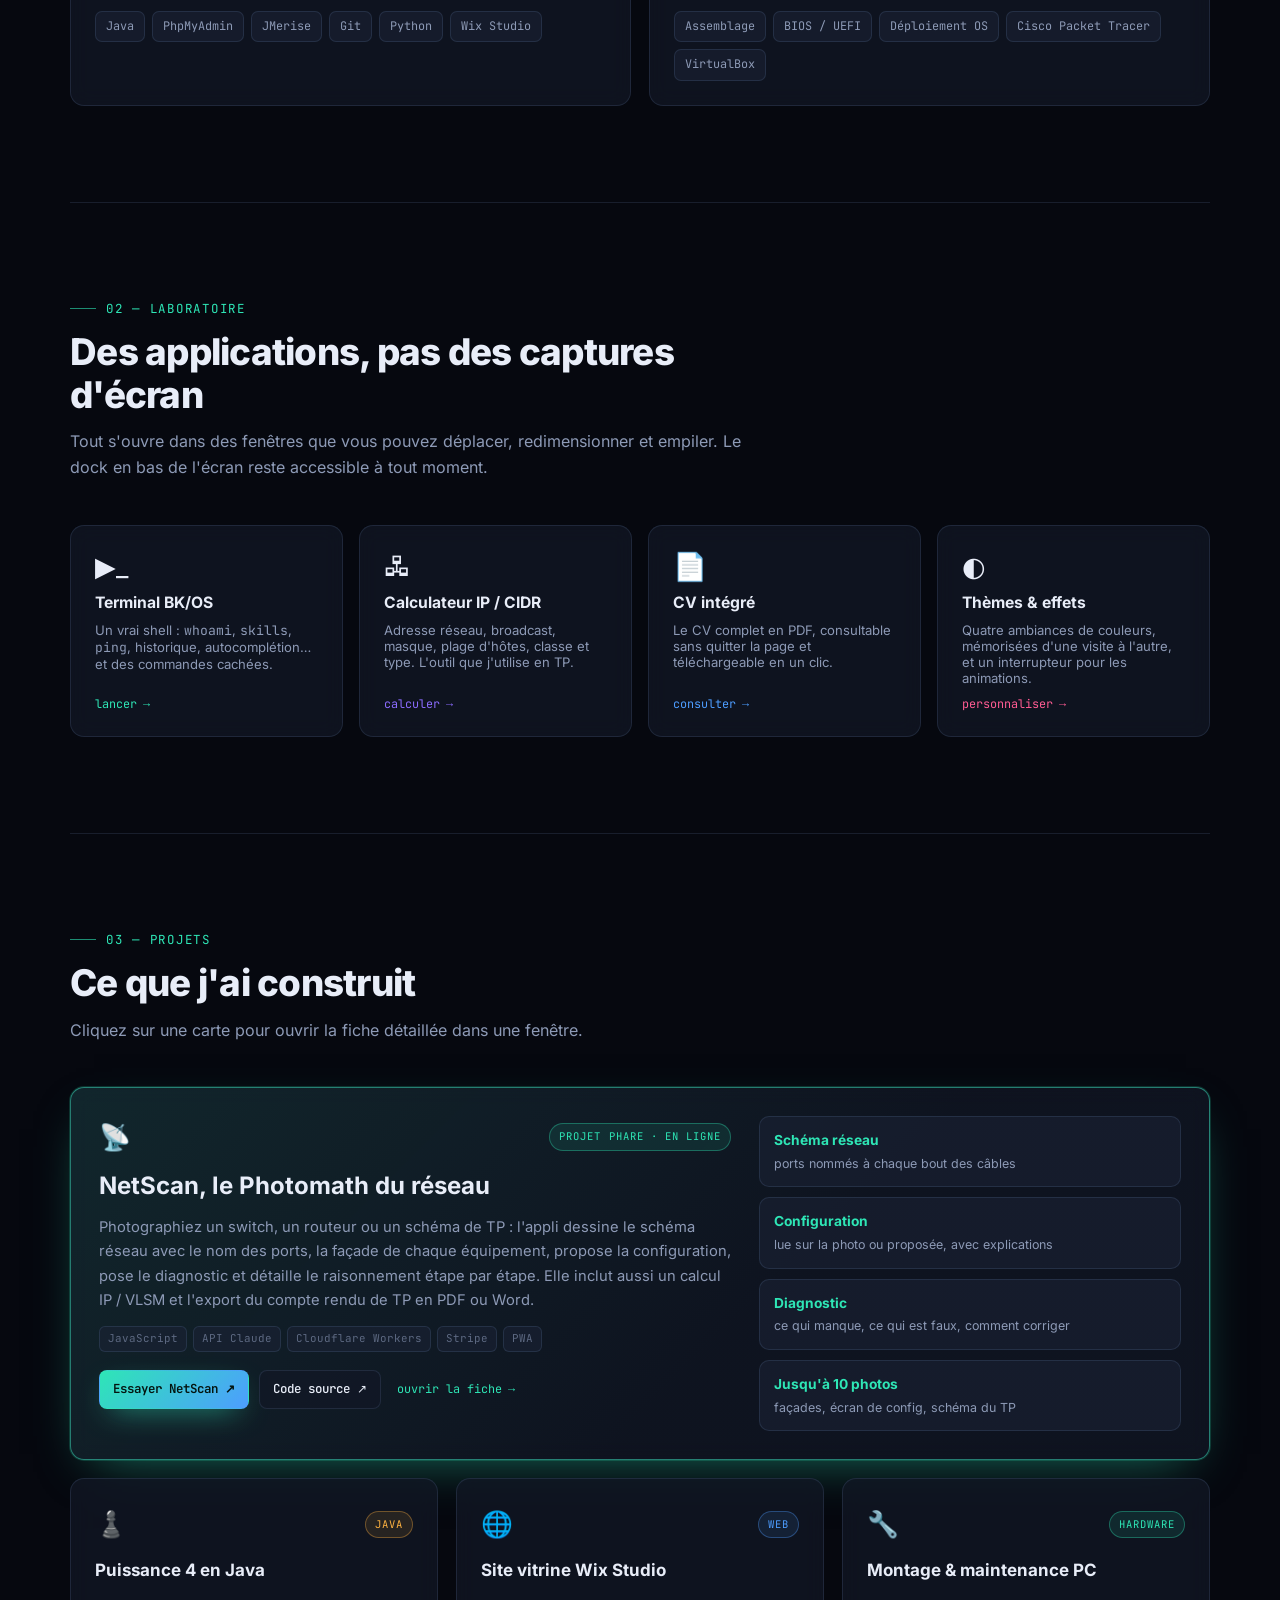
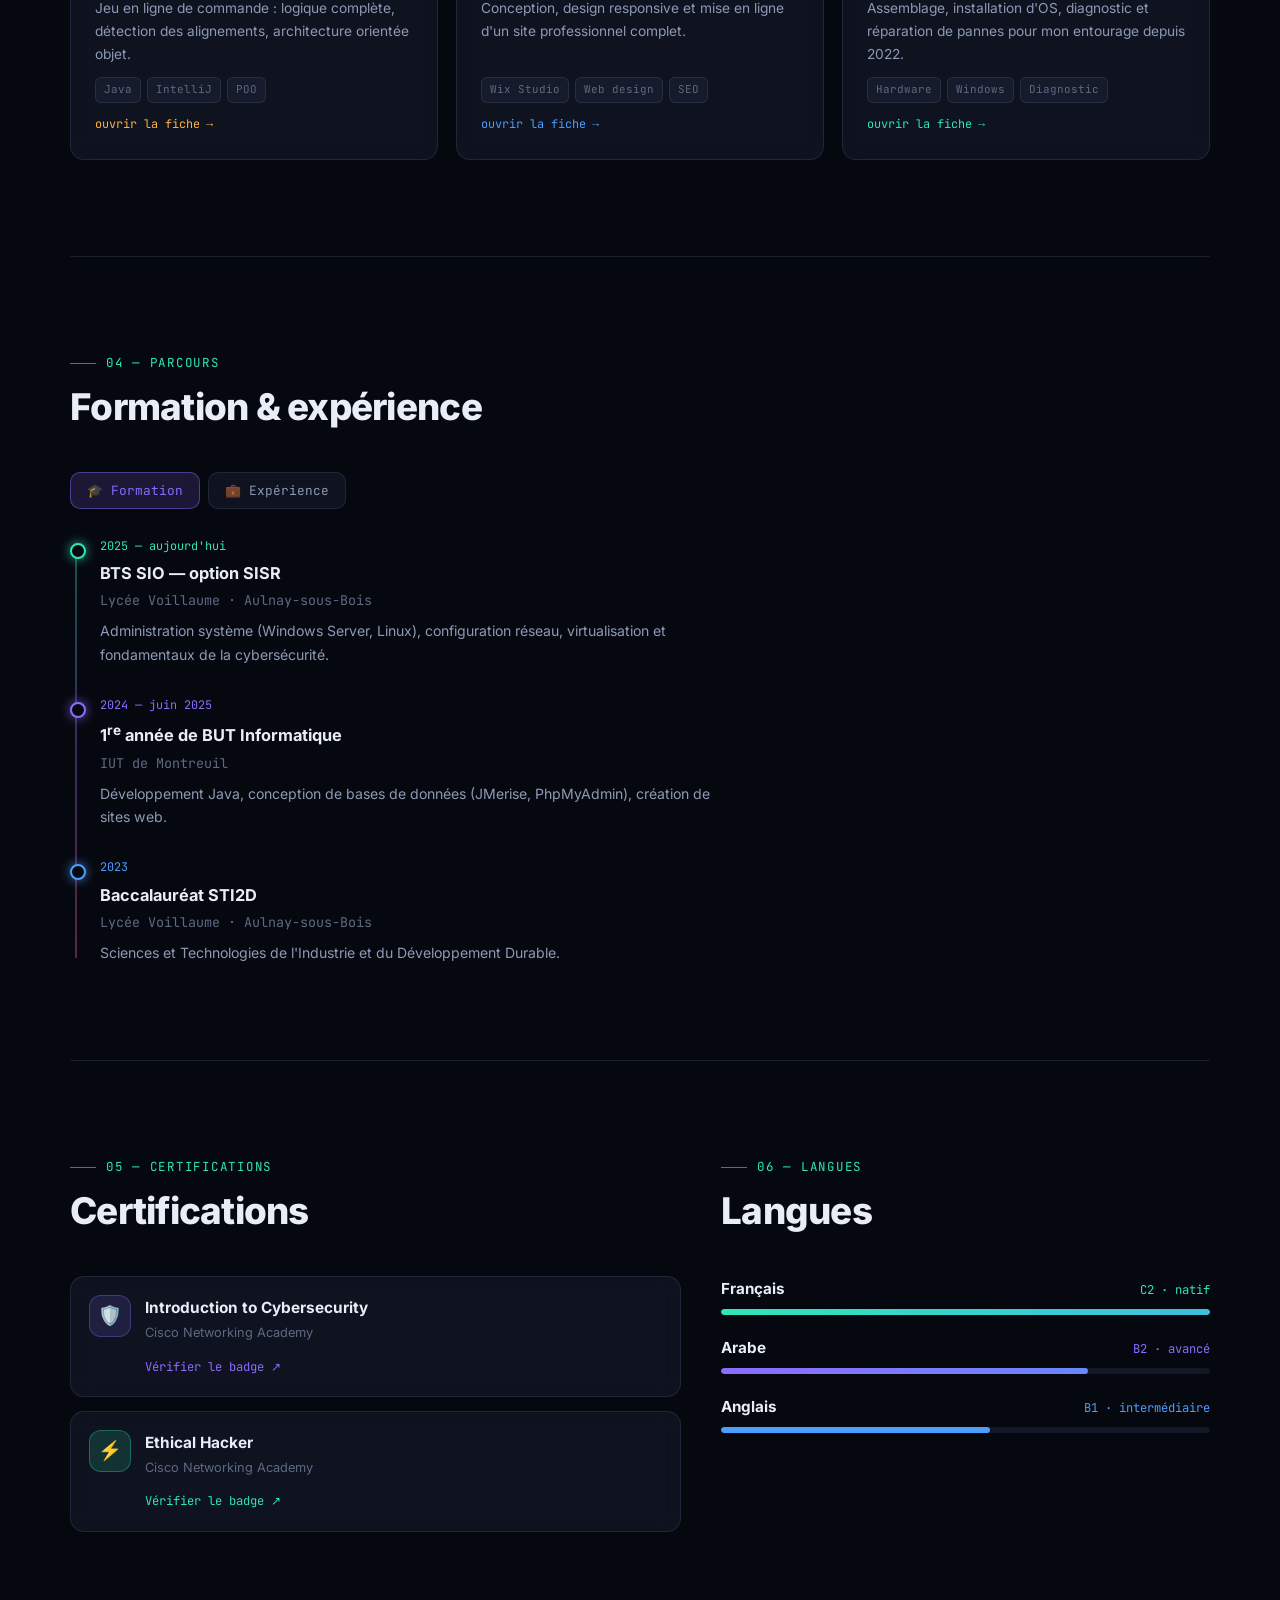
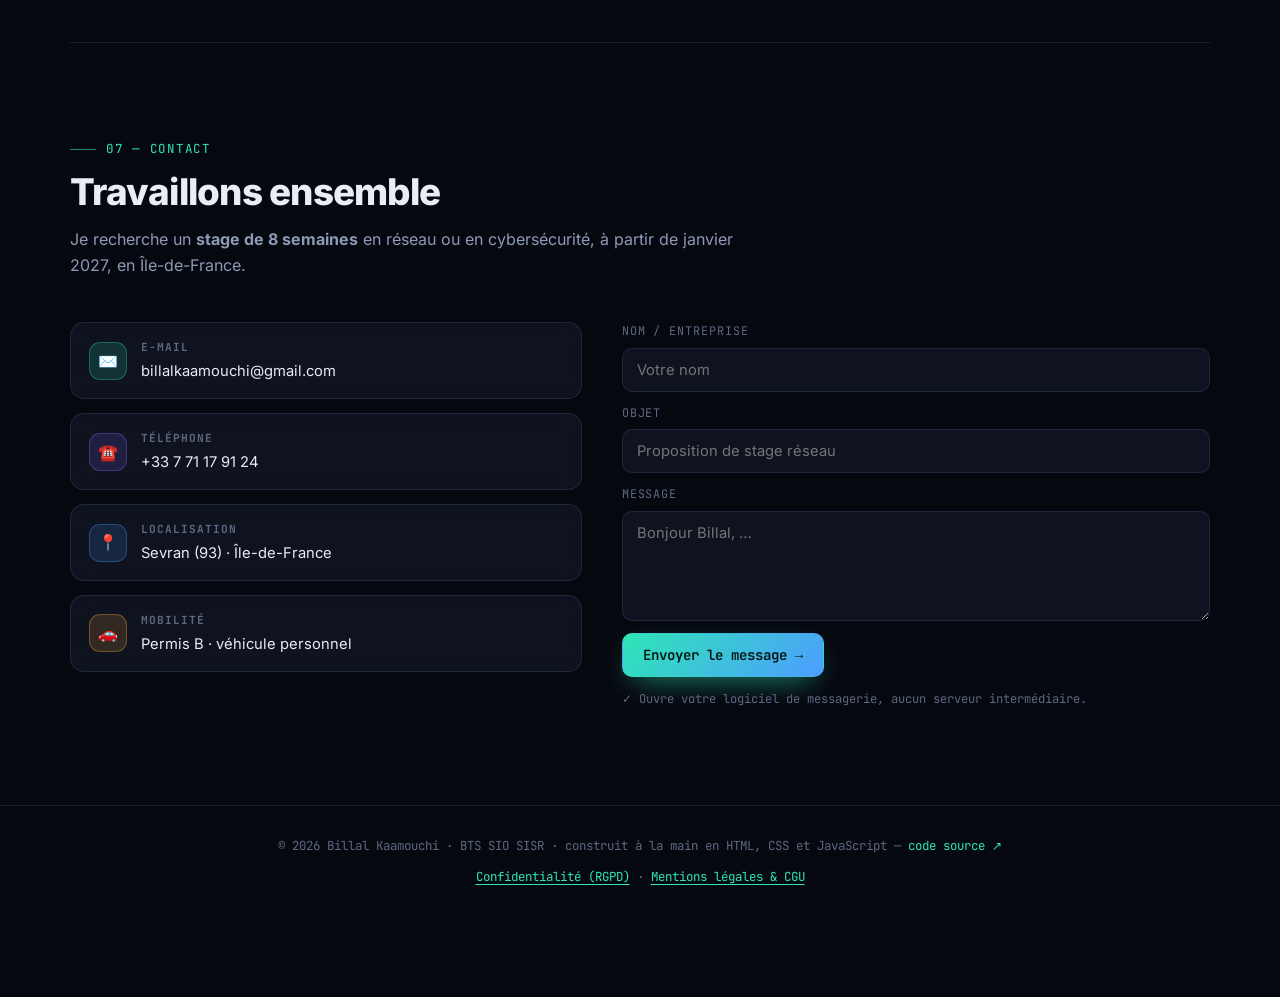
==== commit ac5c85a0: "Performance : polices auto-hébergées préchargées, script différé Suppression des appels à Google Fon" ====
--- a/index.html
+++ b/index.html
@@ -28,9 +28,7 @@
 <link rel="icon" href="img/favicon-32.png" type="image/png" sizes="32x32">
 <link rel="apple-touch-icon" href="img/apple-touch-icon.png">
 <link rel="manifest" href="site.webmanifest">
-<link rel="preconnect" href="https://fonts.googleapis.com">
-<link rel="preconnect" href="https://fonts.gstatic.com" crossorigin>
-<link href="https://fonts.googleapis.com/css2?family=JetBrains+Mono:wght@400;500;600;700&family=Inter:wght@400;500;600;700;800&display=swap" rel="stylesheet">
+<link rel="preload" href="fonts/inter-var-latin.woff2" as="font" type="font/woff2" crossorigin>
 <link rel="stylesheet" href="style.css">
 <noscript><style>
   /* sans JavaScript : tout le contenu reste lisible */
@@ -486,6 +484,6 @@
   <button class="dock-item" data-app="settings"   style="--dc:var(--c2)">◐<span class="tip">Thèmes</span></button>
 </nav>
 
-<script src="app.js"></script>
+<script src="app.js" defer></script>
 </body>
 </html>
--- a/style.css
+++ b/style.css
@@ -3,6 +3,10 @@
    Billal Kaamouchi · Portfolio Réseau & Cybersécurité
    Utilisé par index.html et par les pages projet.
    ===================================================================== */
+
+/* ---------- 0. Polices auto-hébergées (variables, sous-ensemble latin) ---------- */
+@font-face{font-family:'Inter';font-style:normal;font-weight:100 900;font-display:swap;src:url(fonts/inter-var-latin.woff2) format('woff2');}
+@font-face{font-family:'JetBrains Mono';font-style:normal;font-weight:100 800;font-display:swap;src:url(fonts/jetbrains-mono-var-latin.woff2) format('woff2');}
 
 /* ---------- 1. Tokens & thèmes ---------- */
 :root{
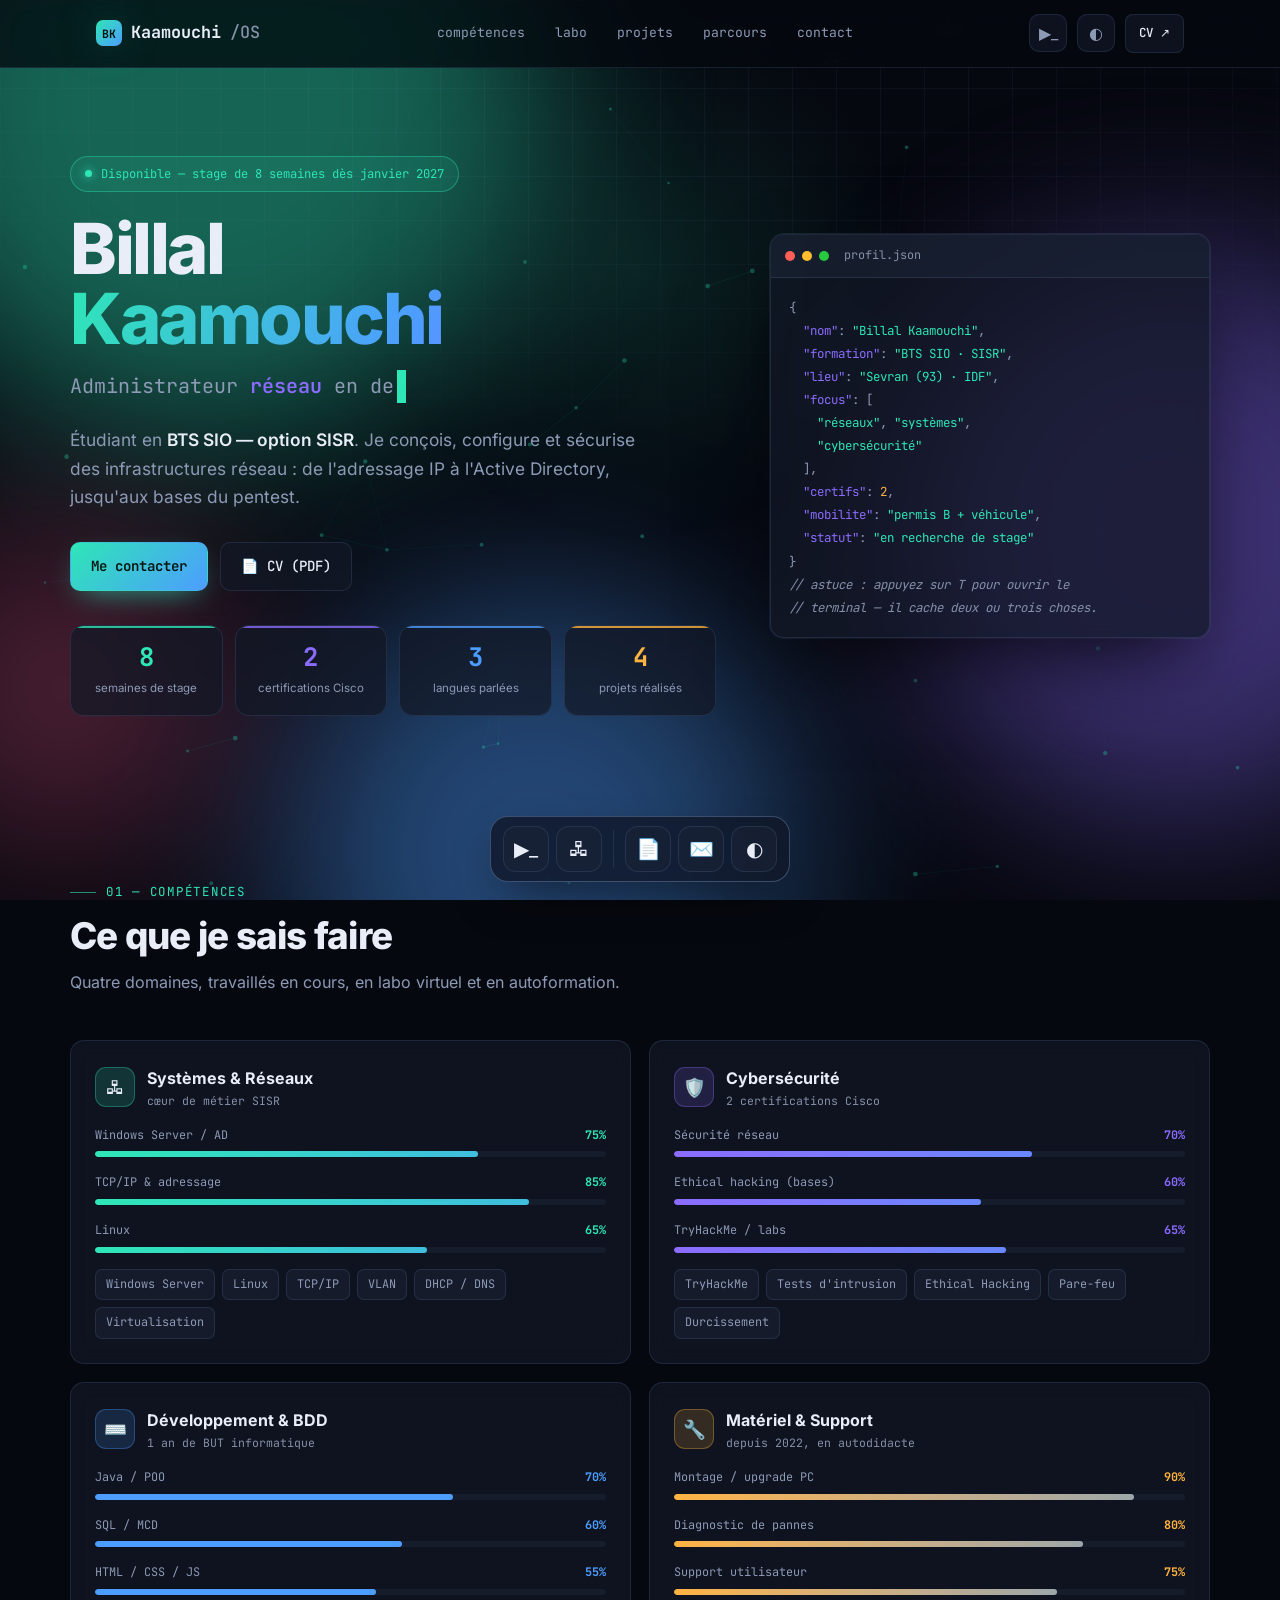
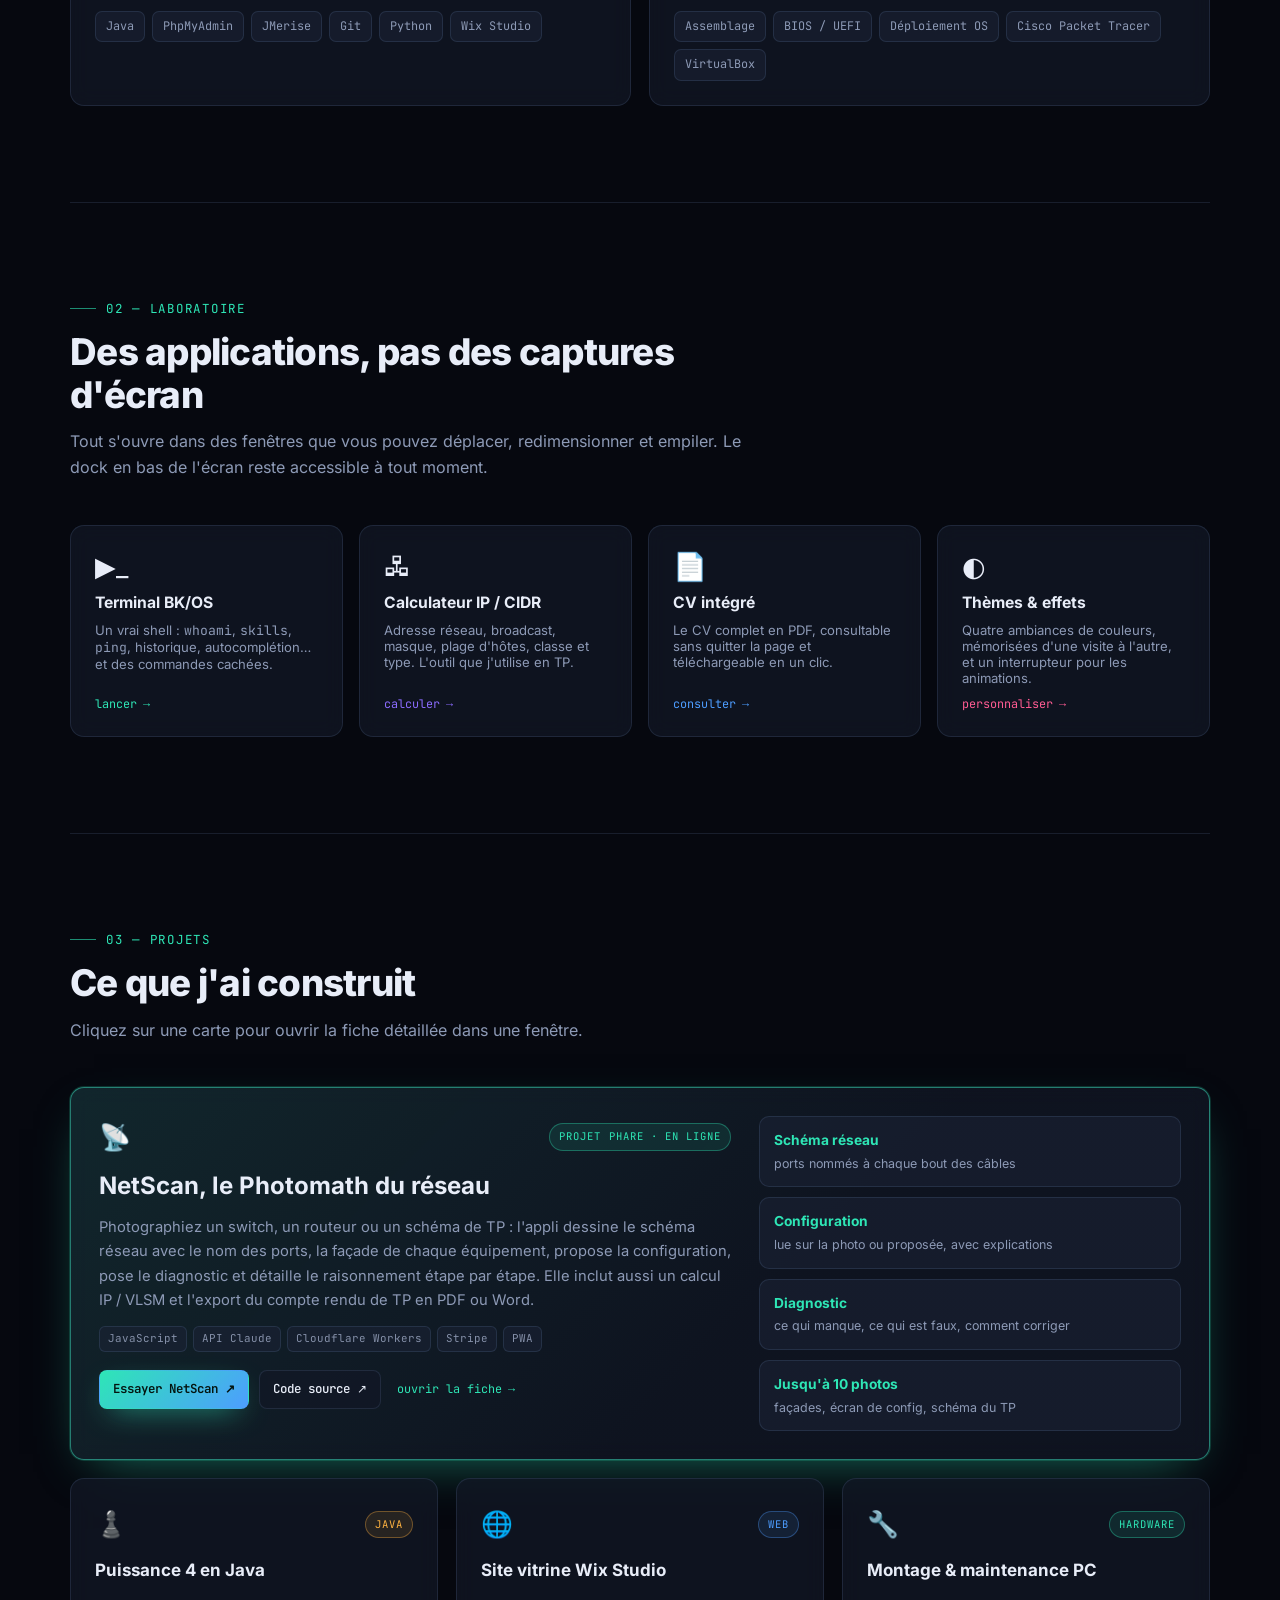
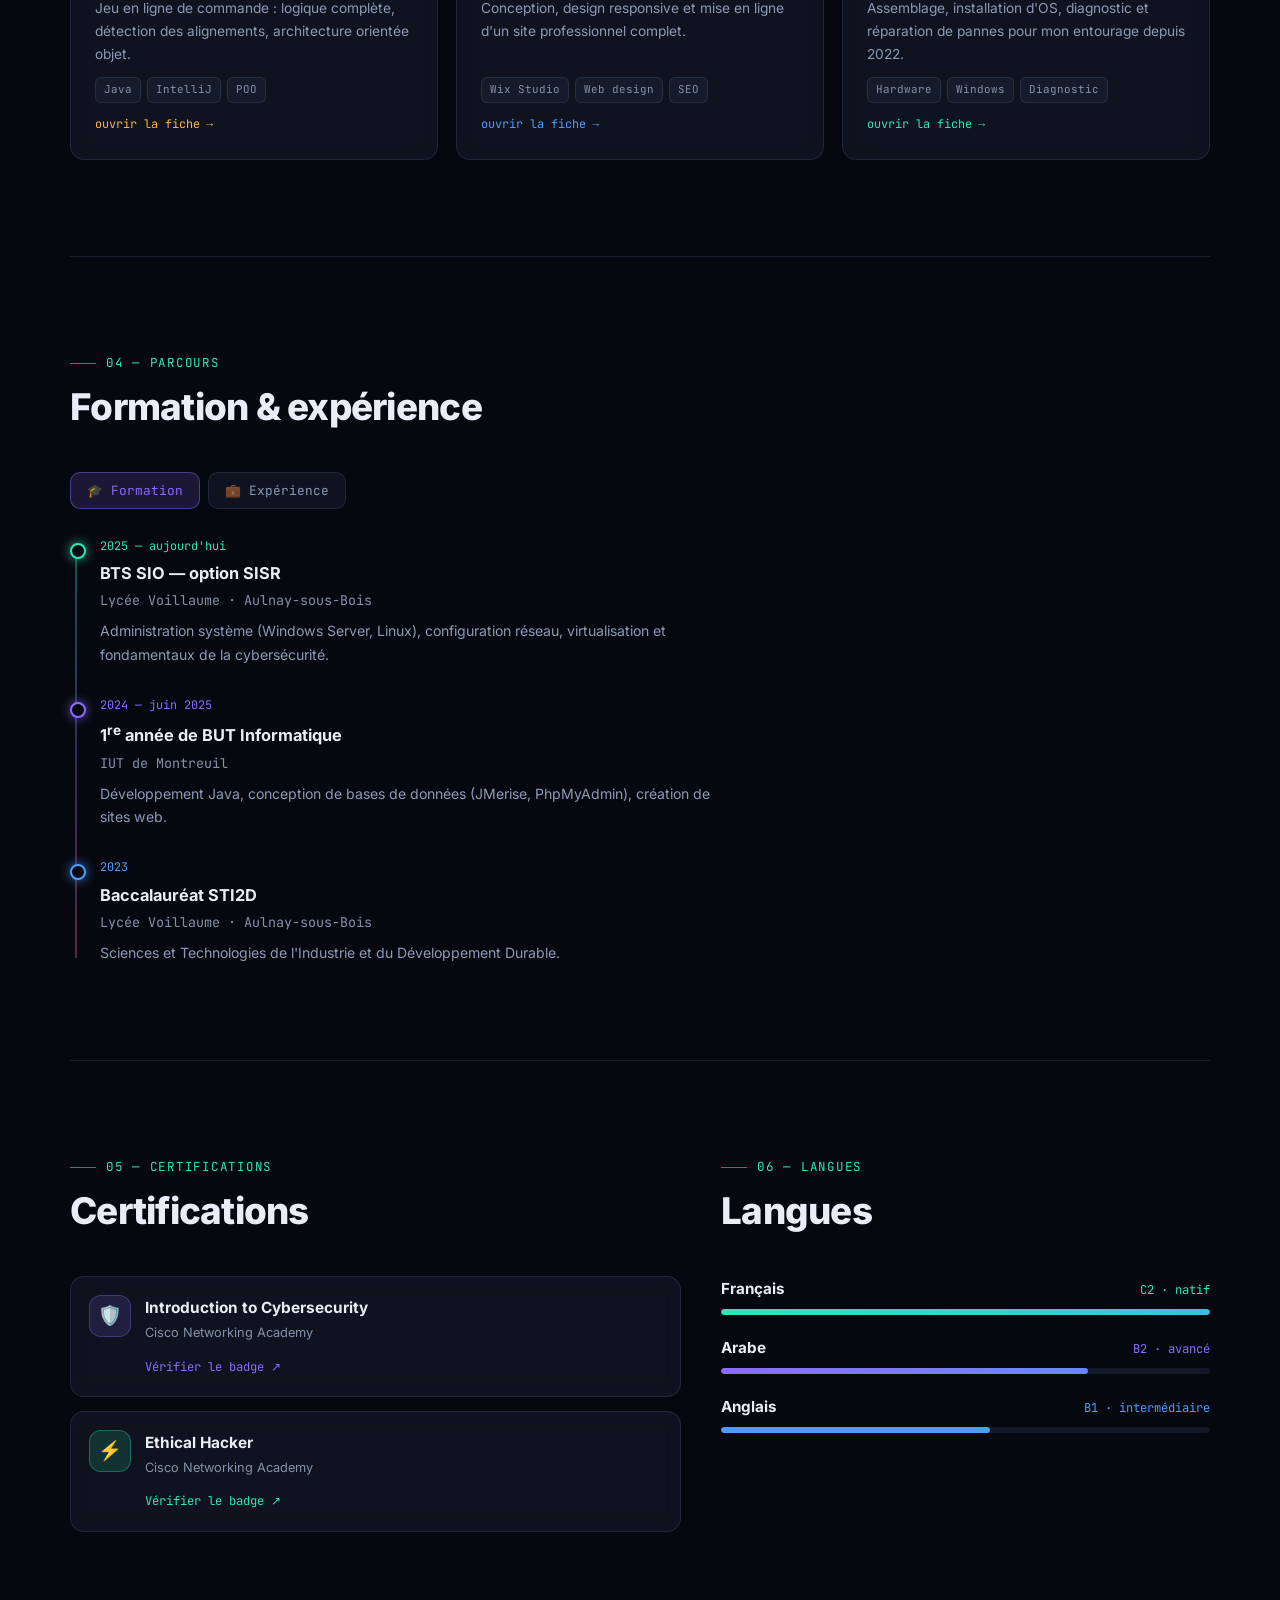
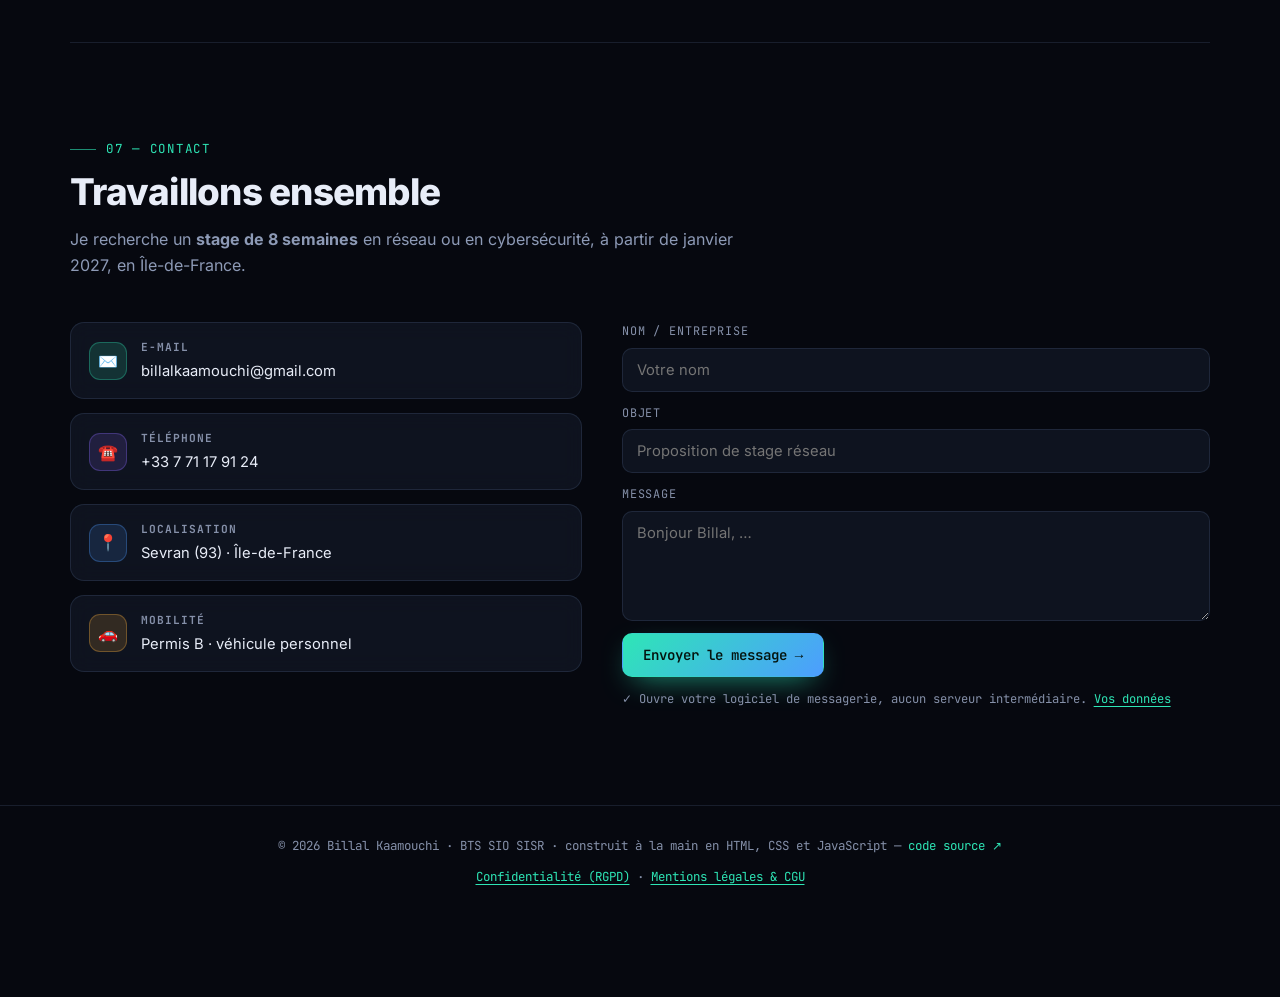
==== commit f2ea5079: "Formulaires, CTA et analytics : validation, un seul bouton fort, GoatCounter Validation côté client " ====
--- a/index.html
+++ b/index.html
@@ -36,6 +36,7 @@
   .meter-bar i{width:var(--nojs,60%);}
   #boot,.dock{display:none!important;}
 </style></noscript>
+<script data-goatcounter="https://grfz9.goatcounter.com/count" async src="https://gc.zgo.at/count.js"></script>
 </head>
 <body>
 
@@ -85,7 +86,6 @@
       </p>
       <div class="cta-row reveal">
         <a class="btn btn-primary" href="#contact">Me contacter</a>
-        <button class="btn btn-ghost" data-app="terminal">▶_ Ouvrir le terminal</button>
         <a class="btn btn-ghost" href="CV_Billal_KAAMOUCHI.pdf" target="_blank" rel="noopener">📄 CV (PDF)</a>
       </div>
       <div class="stats reveal stagger">
@@ -460,7 +460,7 @@
         <textarea id="cf-message" placeholder="Bonjour Billal, …" required></textarea>
       </label>
       <button class="btn btn-primary" type="submit" style="align-self:flex-start">Envoyer le message →</button>
-      <div class="form-note">✓ Ouvre votre logiciel de messagerie, aucun serveur intermédiaire.</div>
+      <div class="form-note">✓ Ouvre votre logiciel de messagerie, aucun serveur intermédiaire. <a href="rgpd.html">Vos données</a></div>
     </form>
   </div>
 </section>
--- a/style.css
+++ b/style.css
@@ -22,7 +22,7 @@
   /* texte */
   --text:#e8edf8;
   --text-dim:#8d9ab6;
-  --text-faint:#5d6982;
+  --text-faint:#8590a9;
 
   /* accents — 5 teintes utilisées sémantiquement */
   --c1:#2ee6b6;   /* réseau / mint */
@@ -60,8 +60,8 @@
   --bg:#eef1f8; --bg-2:#e2e7f3;
   --surface:rgba(255,255,255,0.78); --surface-solid:#ffffff; --surface-2:rgba(236,240,250,0.85);
   --border:rgba(30,50,90,0.14); --border-strong:rgba(30,50,90,0.3);
-  --text:#101828; --text-dim:#53627d; --text-faint:#8592ab;
-  --c1:#00997a; --c2:#6d3fe0; --c3:#1f6fe0; --c4:#b06a00; --c5:#d23a6d;
+  --text:#101828; --text-dim:#4a5872; --text-faint:#5c677d;
+  --c1:#00654f; --c2:#5a30c4; --c3:#1a5dbc; --c4:#8b5400; --c5:#ac3059; --c-danger:#c62828;
   --shadow-win:0 32px 70px -24px rgba(20,35,70,.4), 0 0 0 1px var(--border);
 }
 /* en thème clair les accents sont foncés : le texte posé dessus passe en blanc */
@@ -156,6 +156,7 @@
 .navlinks a:hover{color:var(--text);background:var(--surface-2);}
 .nav-right{display:flex;align-items:center;gap:10px;}
 @media (max-width:900px){.navlinks{display:none;}}
+@media (max-width:420px){.topbar nav{padding:12px 16px;gap:10px;}.nav-right{gap:6px;}.back-link{padding:7px 11px;font-size:.74rem;}}
 
 .icon-btn{
   width:38px;height:38px;border-radius:10px;display:grid;place-items:center;cursor:pointer;
@@ -491,6 +492,10 @@
 }
 input:focus,textarea:focus,select:focus{outline:none;border-color:var(--c1);box-shadow:0 0 0 3px color-mix(in srgb,var(--c1) 18%,transparent);}
 textarea{resize:vertical;min-height:110px;}
+.field-err{font-family:var(--sans);font-size:.8rem;text-transform:none;letter-spacing:0;color:var(--c-danger);min-height:0;}
+.field-err:empty{display:none;}
+[aria-invalid="true"]{border-color:var(--c-danger)!important;}
+.form-note a{color:var(--c1);text-decoration:underline;text-underline-offset:3px;}
 .form-note{font-size:.76rem;color:var(--text-faint);font-family:var(--mono);}
 
 footer.site{border-top:1px solid var(--border);padding:30px 0 110px;text-align:center;font-family:var(--mono);font-size:.78rem;color:var(--text-faint);position:relative;z-index:1;}
@@ -601,7 +606,7 @@
   font-size:.86rem;font-family:var(--mono);color:var(--ac,var(--c1));margin-bottom:16px;
   padding-bottom:10px;border-bottom:1px solid var(--border);text-transform:uppercase;letter-spacing:.1em;
 }
-.block p{margin-bottom:14px;color:var(--text-dim);}
+.block p{margin-bottom:14px;color:var(--text-dim);overflow-wrap:anywhere;}
 .block ul{margin:0 0 14px 20px;}
 .block li{margin-bottom:9px;color:var(--text-dim);}
 .block li::marker{color:var(--ac,var(--c1));}
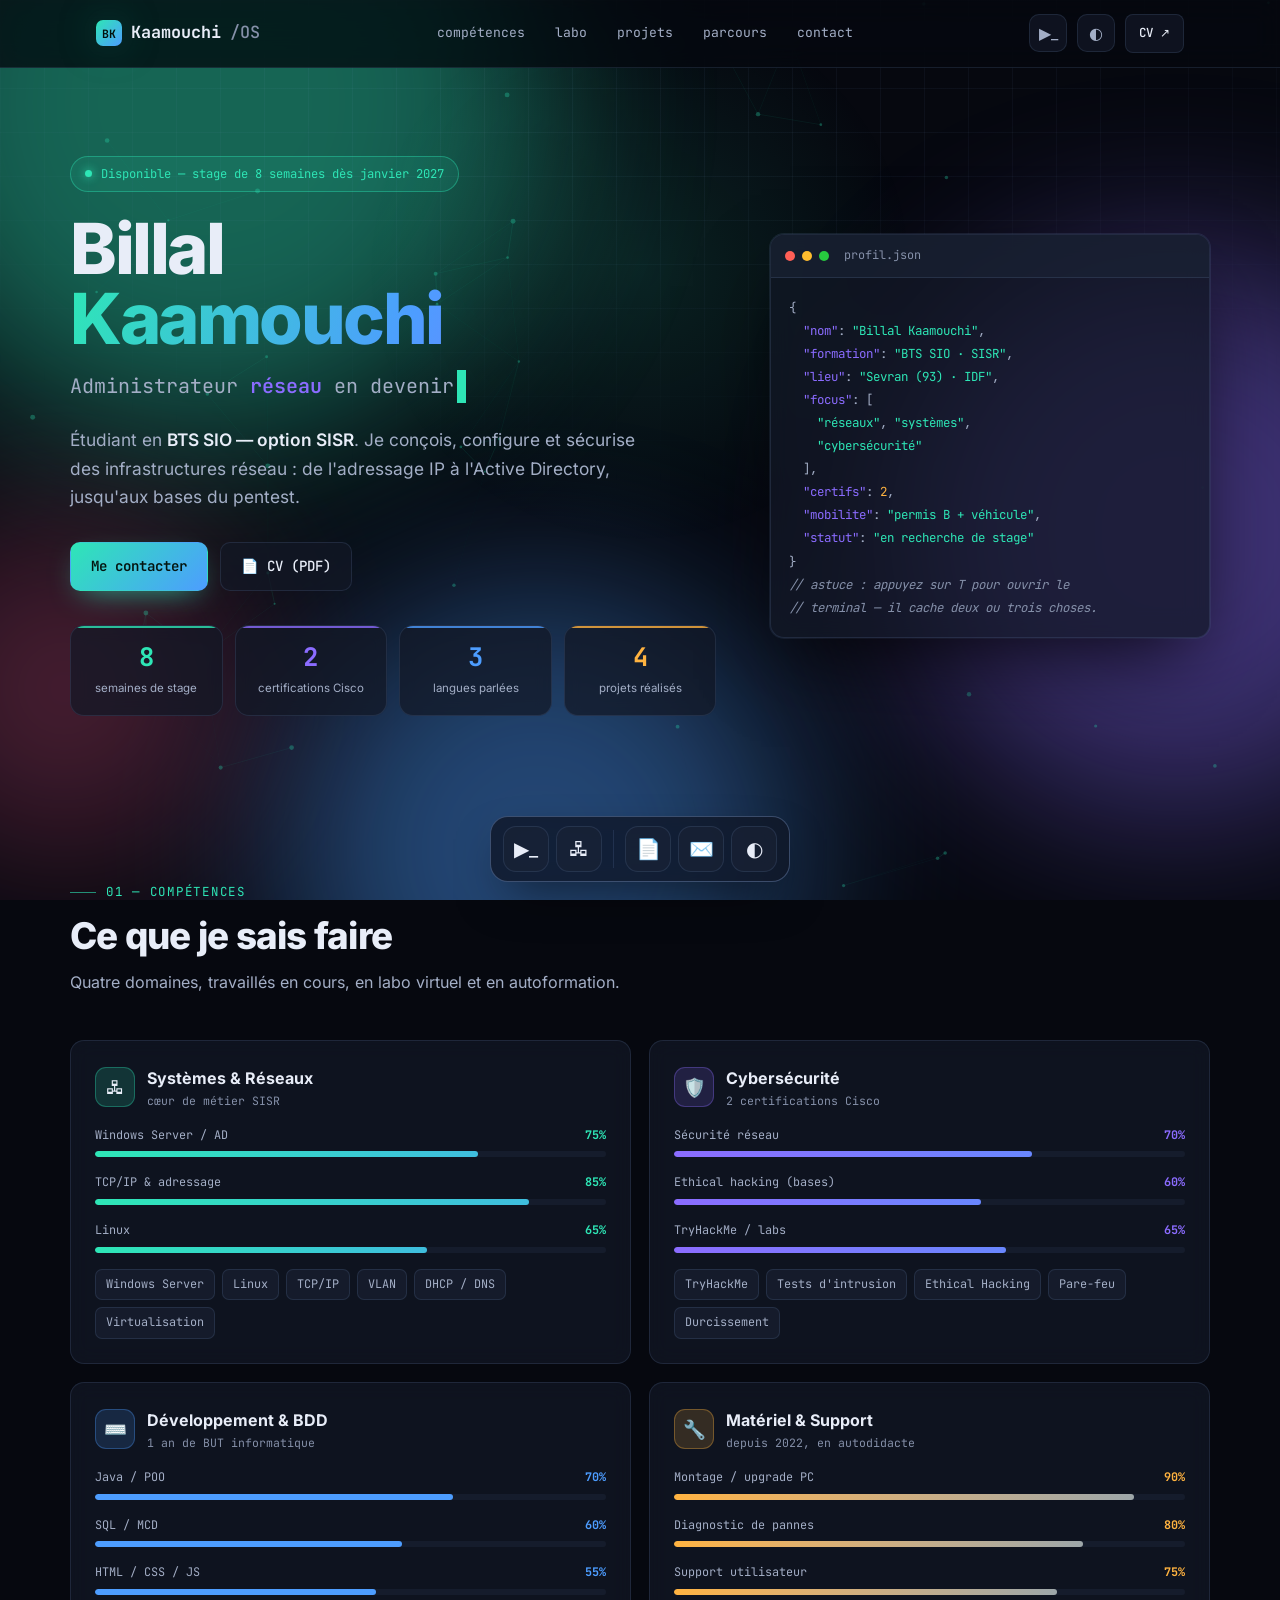
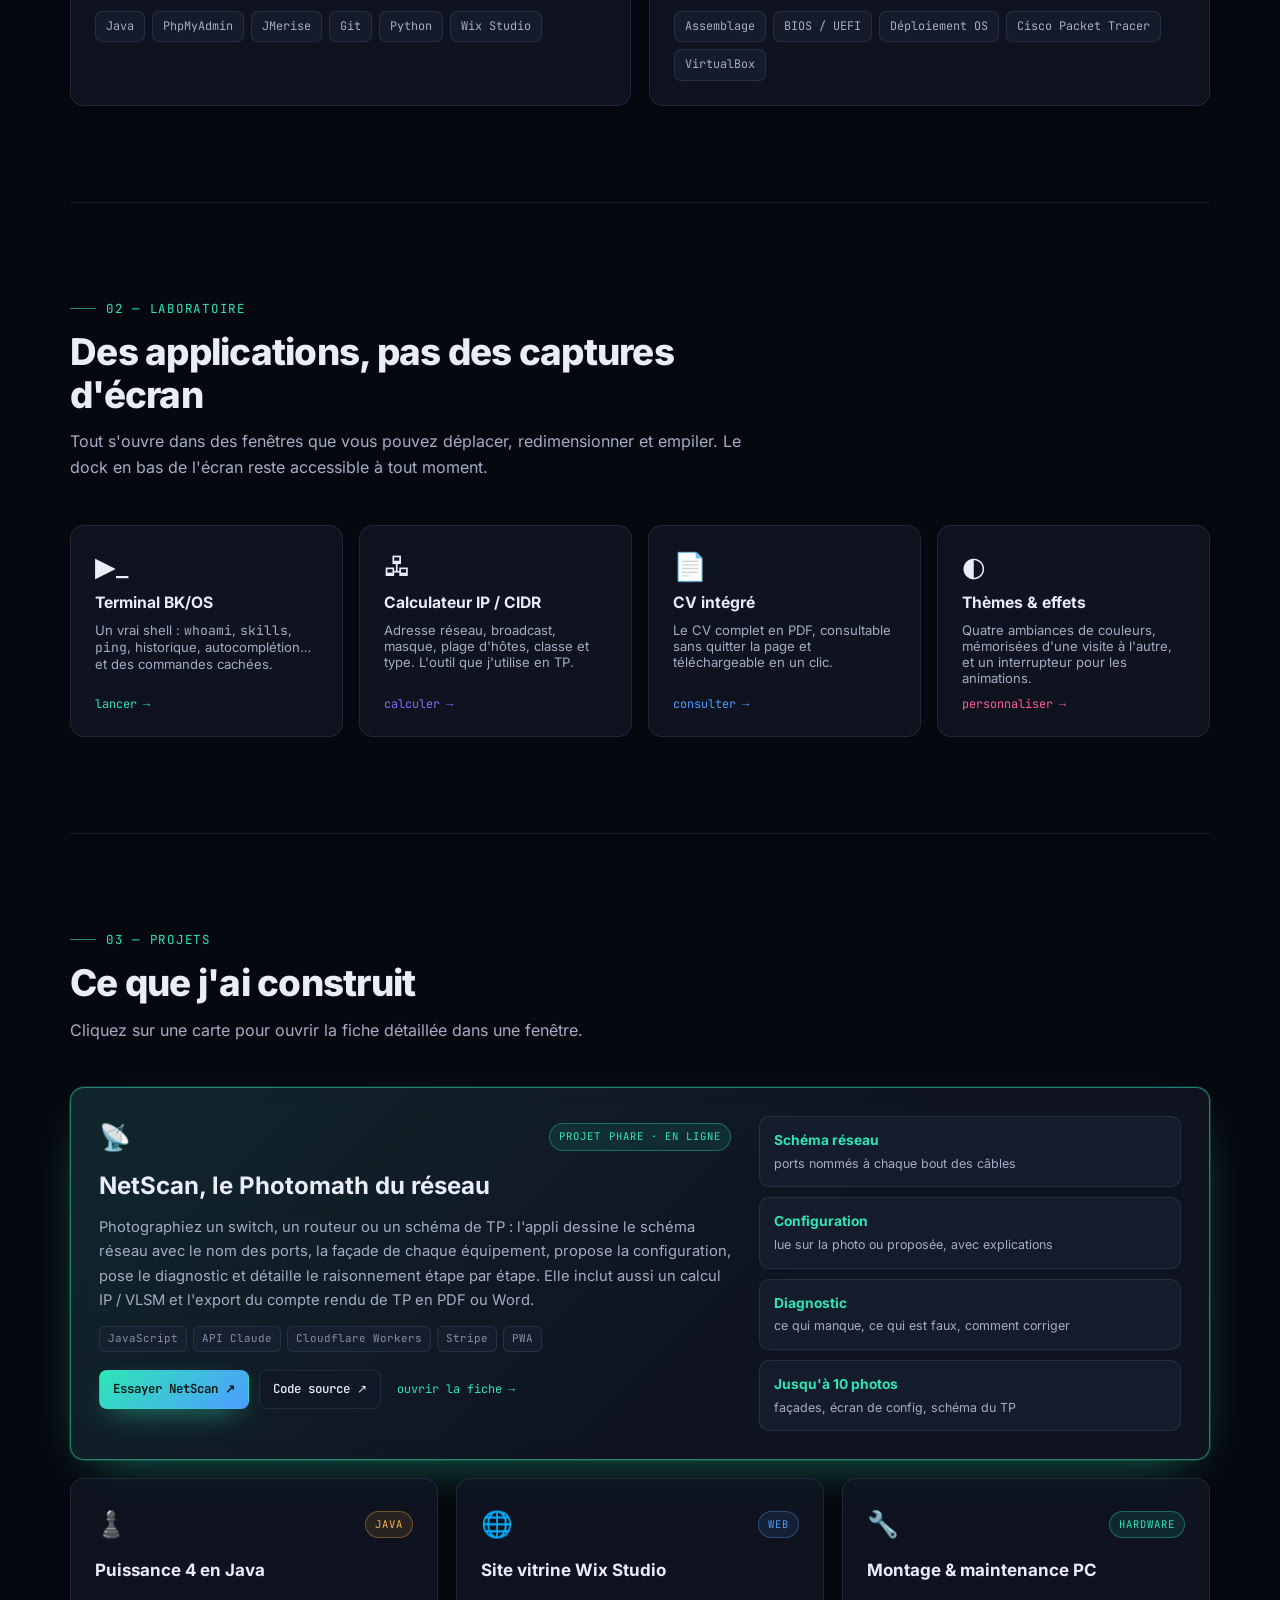
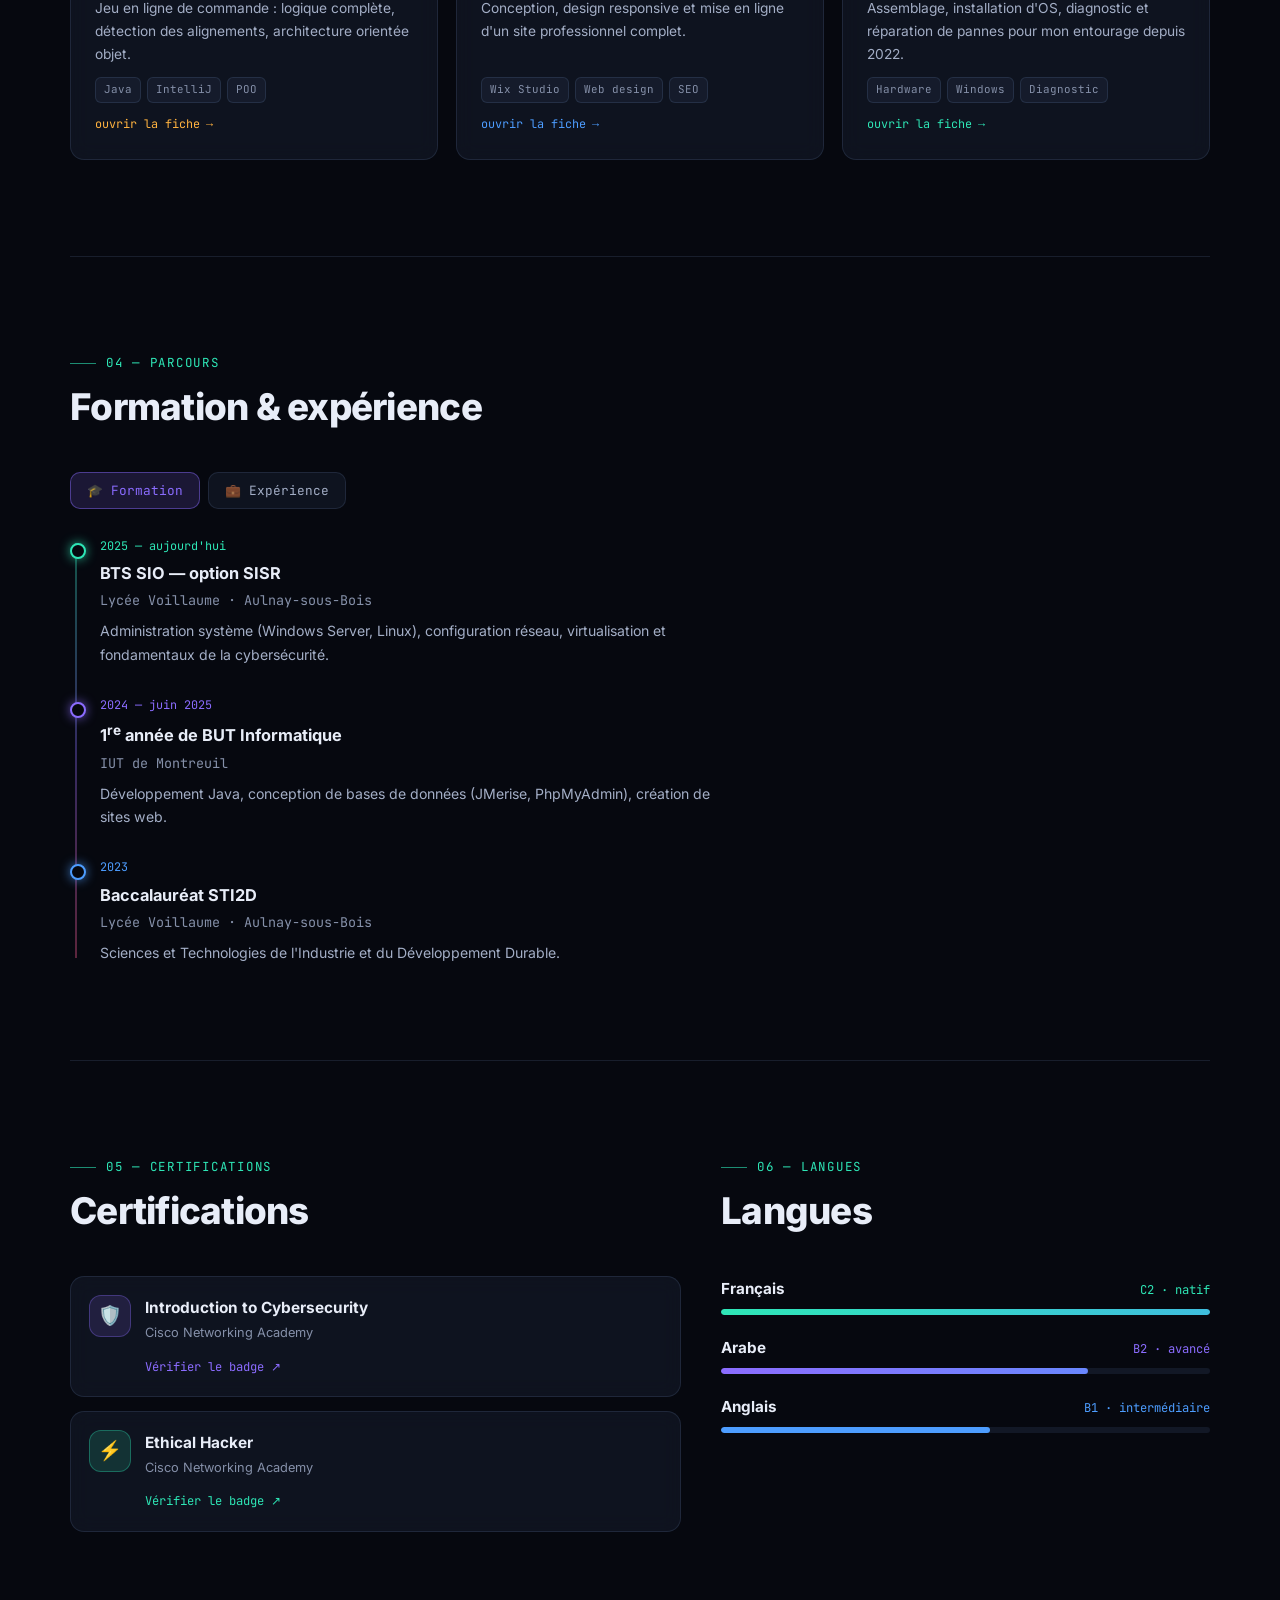
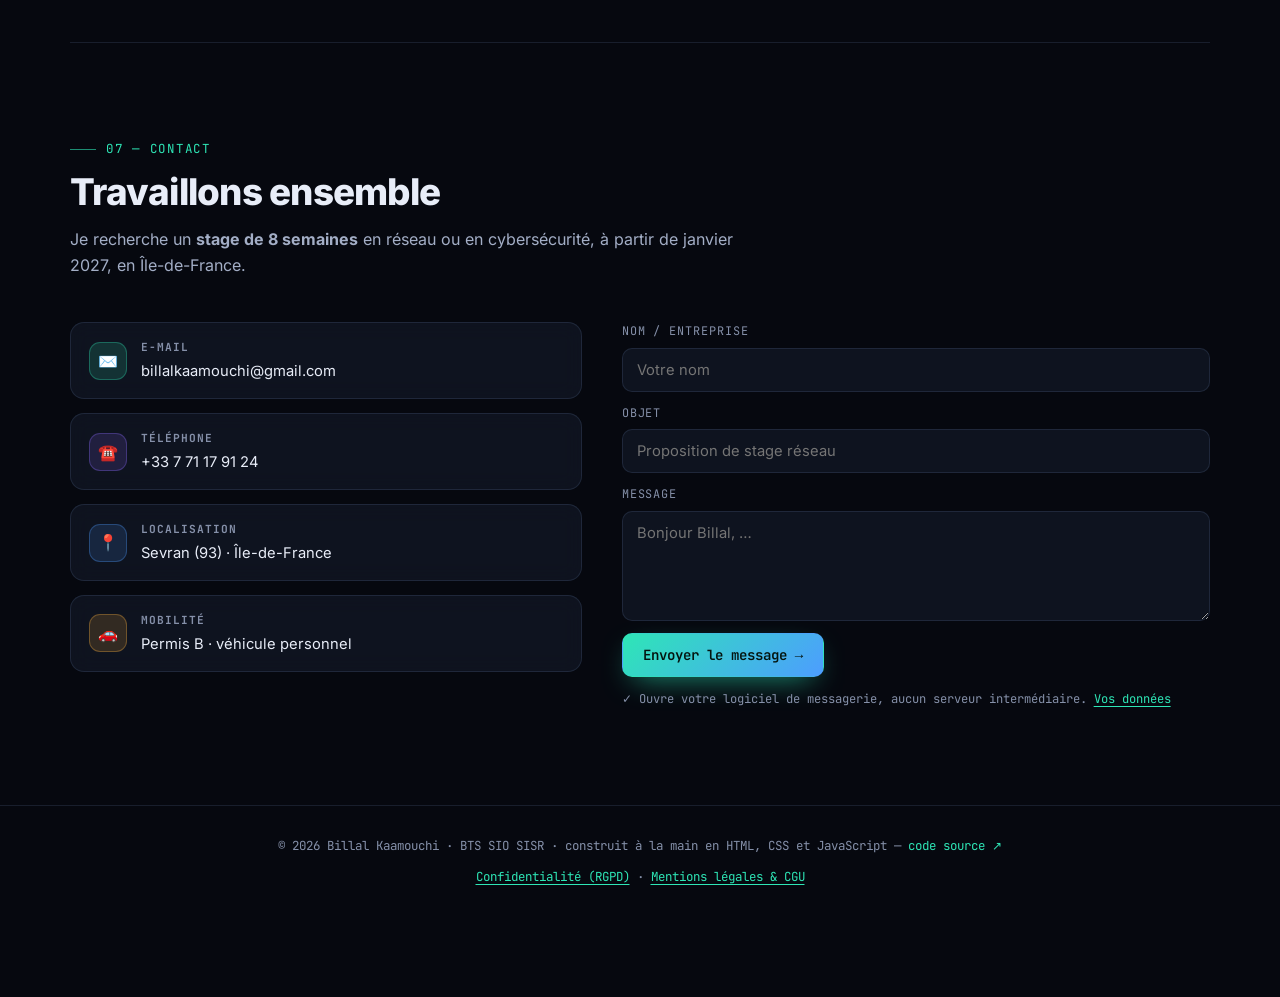
==== commit 421f2b66: "Corrections de revue : erreurs de formulaire, table RGPD, polices, robots Messages d'erreur hors du " ====
--- a/index.html
+++ b/index.html
@@ -29,6 +29,7 @@
 <link rel="apple-touch-icon" href="img/apple-touch-icon.png">
 <link rel="manifest" href="site.webmanifest">
 <link rel="preload" href="fonts/inter-var-latin.woff2" as="font" type="font/woff2" crossorigin>
+<link rel="preload" href="fonts/jetbrains-mono-var-latin.woff2" as="font" type="font/woff2" crossorigin>
 <link rel="stylesheet" href="style.css">
 <noscript><style>
   /* sans JavaScript : tout le contenu reste lisible */
--- a/style.css
+++ b/style.css
@@ -21,7 +21,7 @@
 
   /* texte */
   --text:#e8edf8;
-  --text-dim:#8d9ab6;
+  --text-dim:#a3aec6;
   --text-faint:#8590a9;
 
   /* accents — 5 teintes utilisées sémantiquement */
@@ -626,7 +626,8 @@
 /* pages légales et 404 */
 .legal .block a{color:var(--ac,var(--c1));text-decoration:underline;text-underline-offset:3px;}
 .legal-date{font-family:var(--mono);font-size:.78rem;color:var(--text-faint);}
-.legal-table{width:100%;border-collapse:collapse;font-size:.86rem;display:block;overflow-x:auto;}
+.table-scroll{overflow-x:auto;}
+.legal-table{width:100%;min-width:560px;border-collapse:collapse;font-size:.86rem;}
 .legal-table th,.legal-table td{text-align:left;vertical-align:top;padding:10px 12px;border:1px solid var(--border);color:var(--text-dim);}
 .legal-table th{font-family:var(--mono);font-size:.74rem;text-transform:uppercase;letter-spacing:.06em;color:var(--text);background:var(--surface-2);}
 .legal-links{font-family:var(--mono);font-size:.78rem;color:var(--text-faint);text-align:center;padding:0 20px 96px;position:relative;z-index:1;}
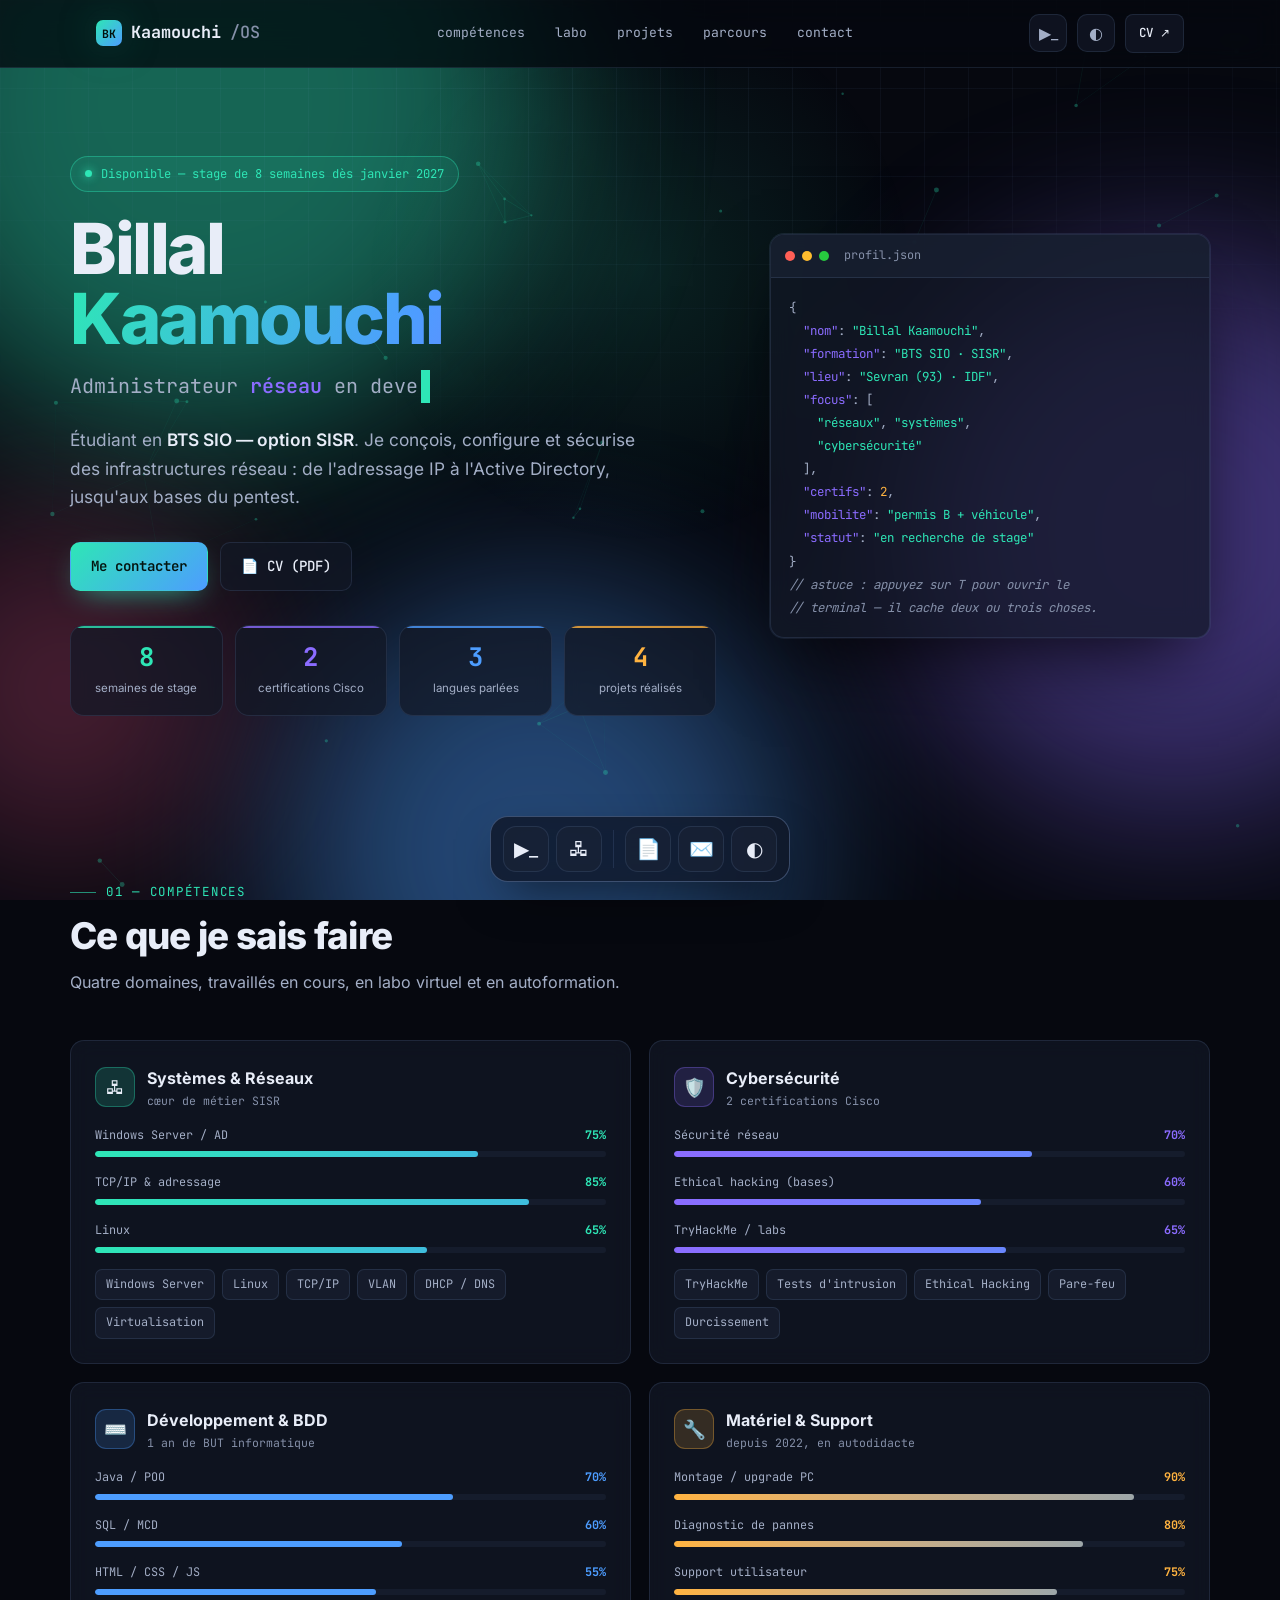
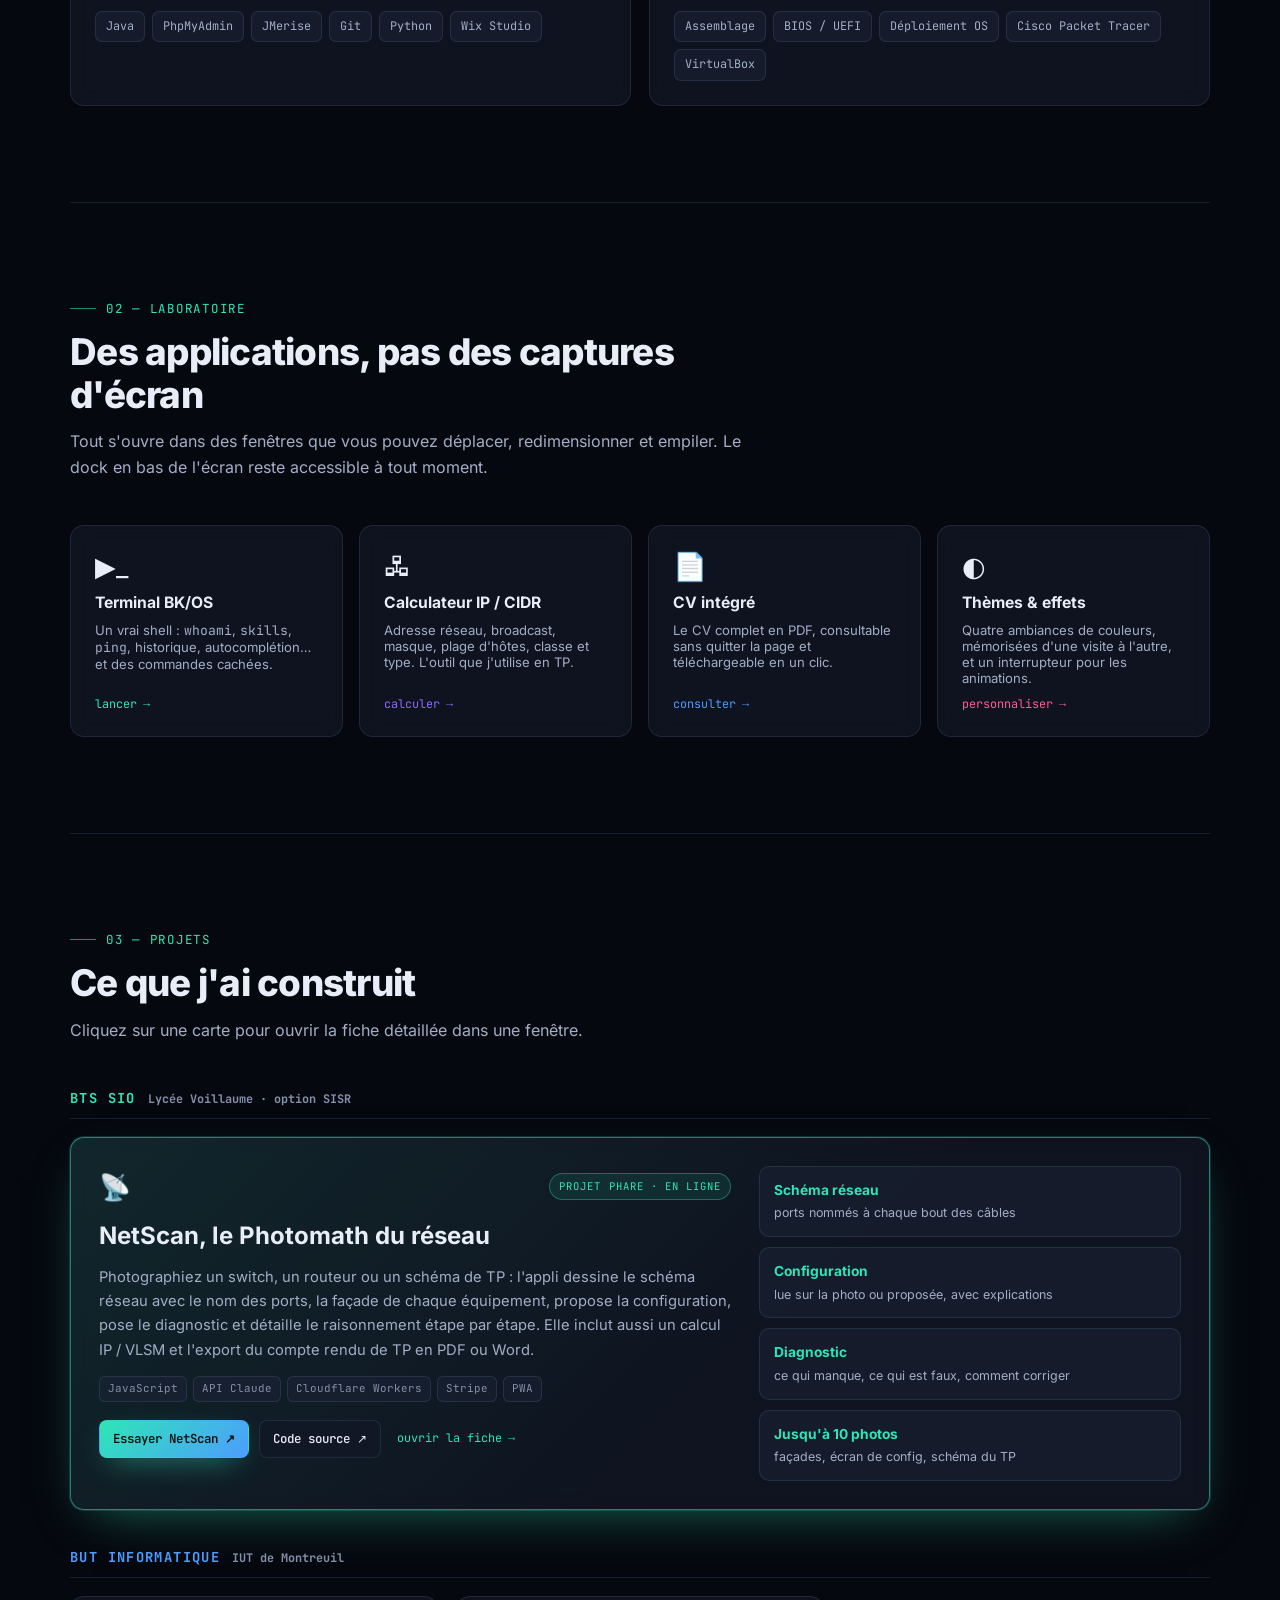
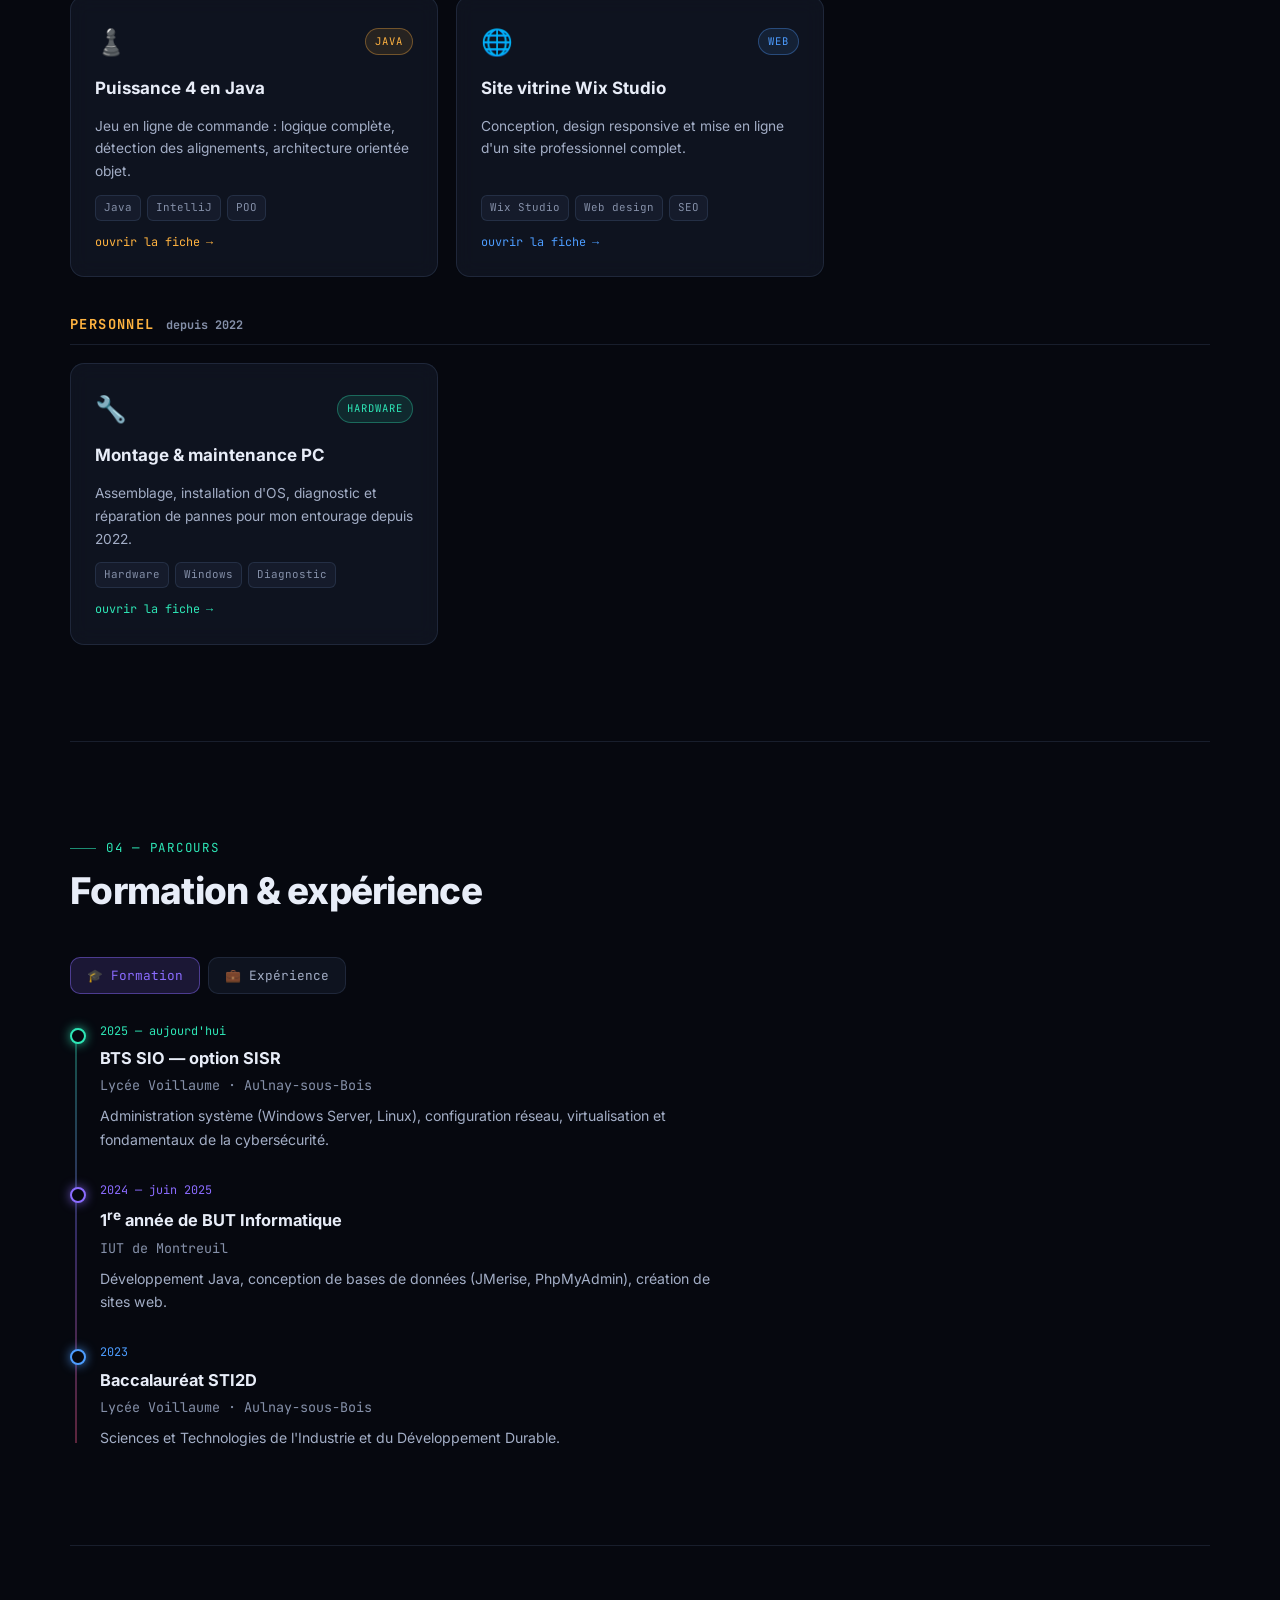
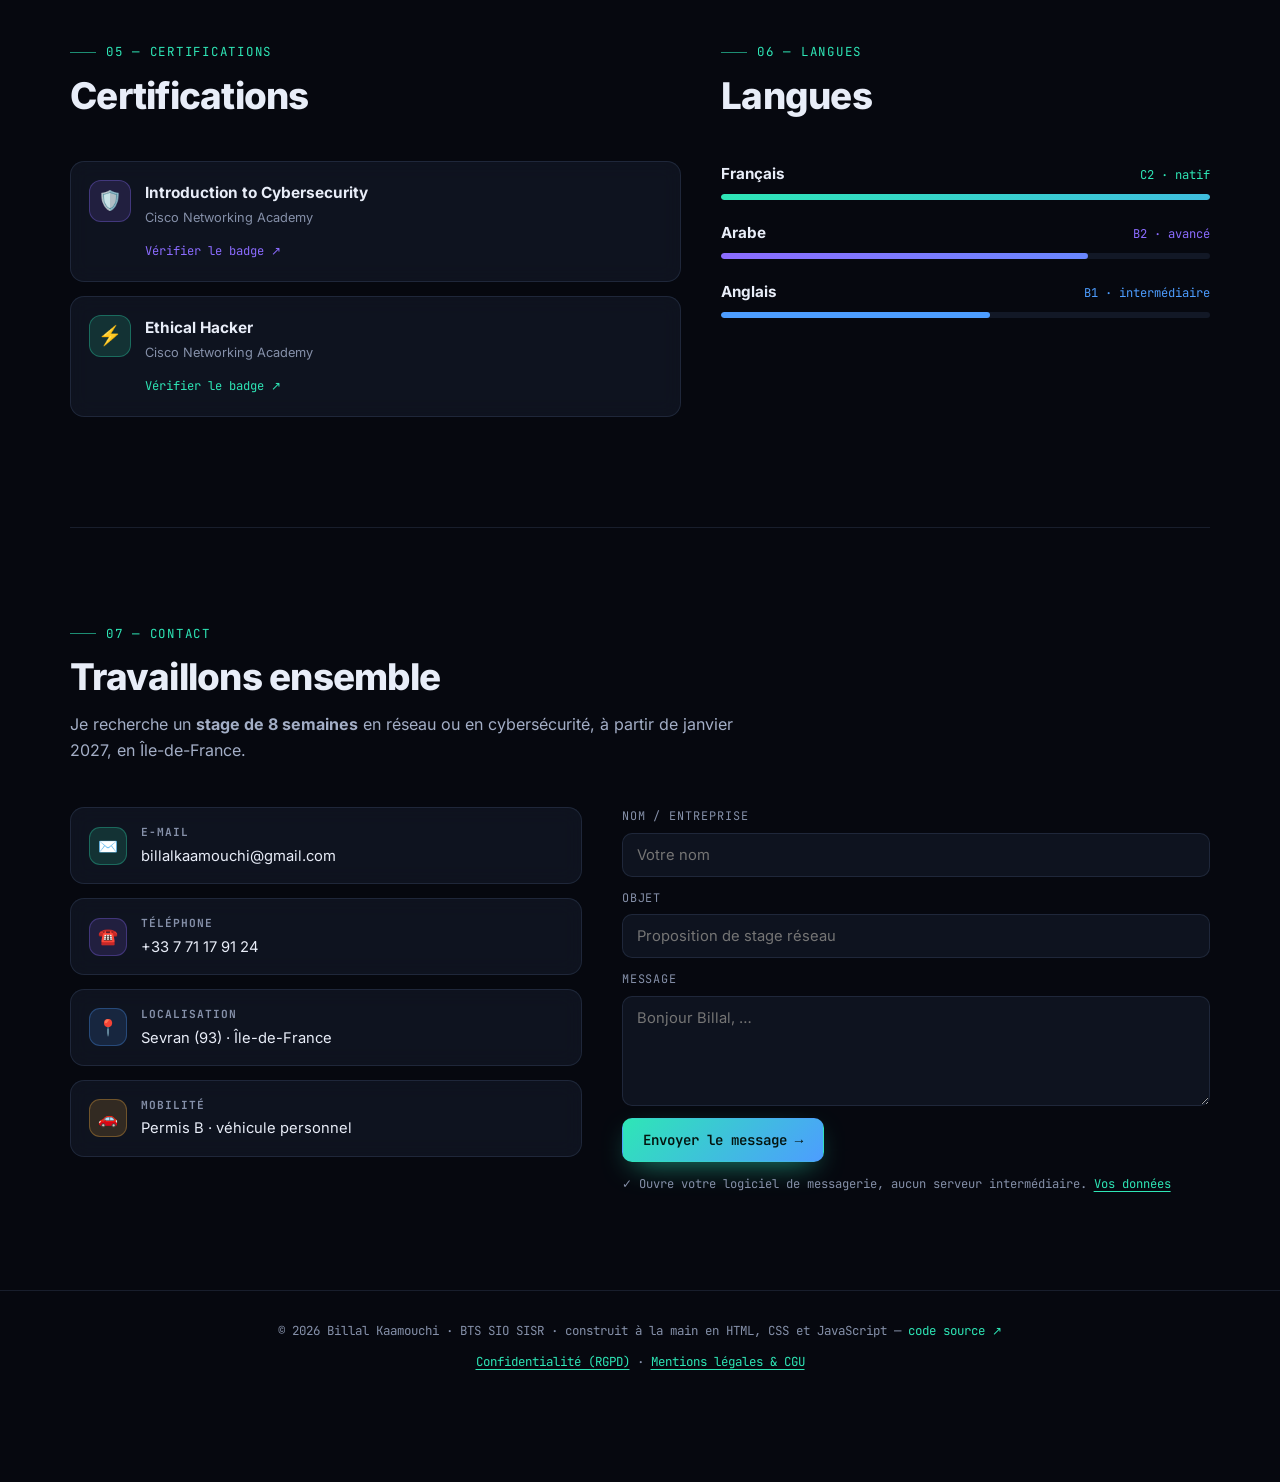
==== commit f8a07295: "Projets regroupés par contexte : BTS SIO, BUT Informatique, personnel NetScan reste en vedette sous " ====
--- a/index.html
+++ b/index.html
@@ -273,6 +273,8 @@
   </div>
   <div class="projects-grid stagger reveal">
 
+    <h3 class="proj-group" style="--ac:var(--c1)">BTS SIO<span>Lycée Voillaume · option SISR</span></h3>
+
     <article class="card proj-card proj-featured" data-project="netscan" style="--ac:var(--c1)">
       <div class="feat-body">
         <div class="proj-top"><span class="proj-icon" aria-hidden="true">📡</span><span class="proj-tag">Projet phare · En ligne</span></div>
@@ -293,6 +295,8 @@
       </ul>
     </article>
 
+    <h3 class="proj-group" style="--ac:var(--c3)">BUT Informatique<span>IUT de Montreuil</span></h3>
+
     <article class="card proj-card" data-project="puissance4" style="--ac:var(--c4)">
       <div class="proj-top"><span class="proj-icon" aria-hidden="true">♟️</span><span class="proj-tag">Java</span></div>
       <h3>Puissance 4 en Java</h3>
@@ -308,6 +312,8 @@
       <div class="proj-pills"><span>Wix Studio</span><span>Web design</span><span>SEO</span></div>
       <div class="proj-open">ouvrir la fiche <span>→</span></div>
     </article>
+
+    <h3 class="proj-group" style="--ac:var(--c4)">Personnel<span>depuis 2022</span></h3>
 
     <article class="card proj-card" data-project="montage" style="--ac:var(--c1)">
       <div class="proj-top"><span class="proj-icon" aria-hidden="true">🔧</span><span class="proj-tag">Hardware</span></div>
--- a/style.css
+++ b/style.css
@@ -412,6 +412,13 @@
 }
 .proj-open{font-family:var(--mono);font-size:.74rem;color:var(--ac);display:flex;align-items:center;gap:6px;transition:gap .2s;}
 .proj-card:hover .proj-open{gap:11px;}
+.proj-group{
+  grid-column:1/-1;display:flex;align-items:baseline;gap:12px;flex-wrap:wrap;margin-top:18px;
+  font-family:var(--mono);font-size:.86rem;text-transform:uppercase;letter-spacing:.1em;color:var(--ac);
+  padding-bottom:8px;border-bottom:1px solid var(--border);
+}
+.proj-group:first-child{margin-top:0;}
+.proj-group span{font-size:.74rem;text-transform:none;letter-spacing:0;color:var(--text-faint);}
 .proj-featured{
   grid-column:1/-1;flex-direction:row;gap:28px;align-items:stretch;padding:28px;
   border-color:color-mix(in srgb,var(--ac) 45%,var(--border));
